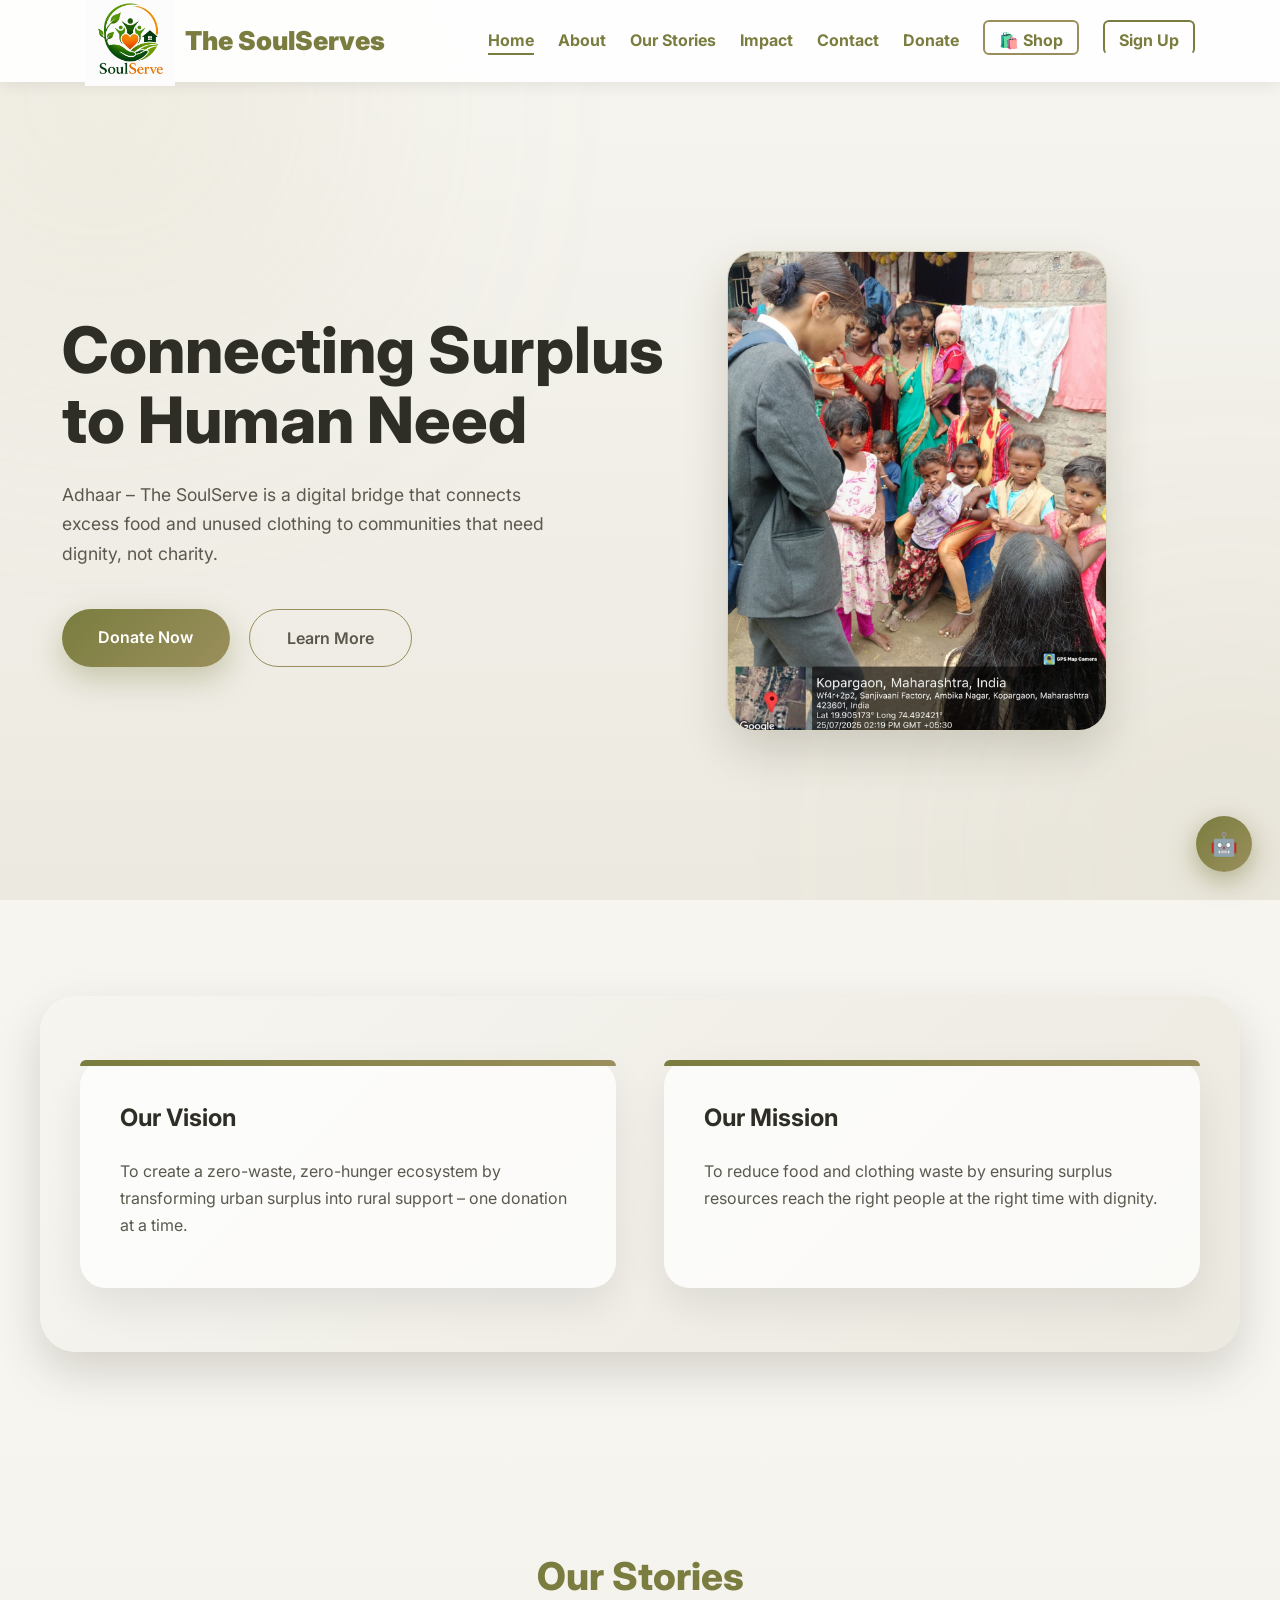
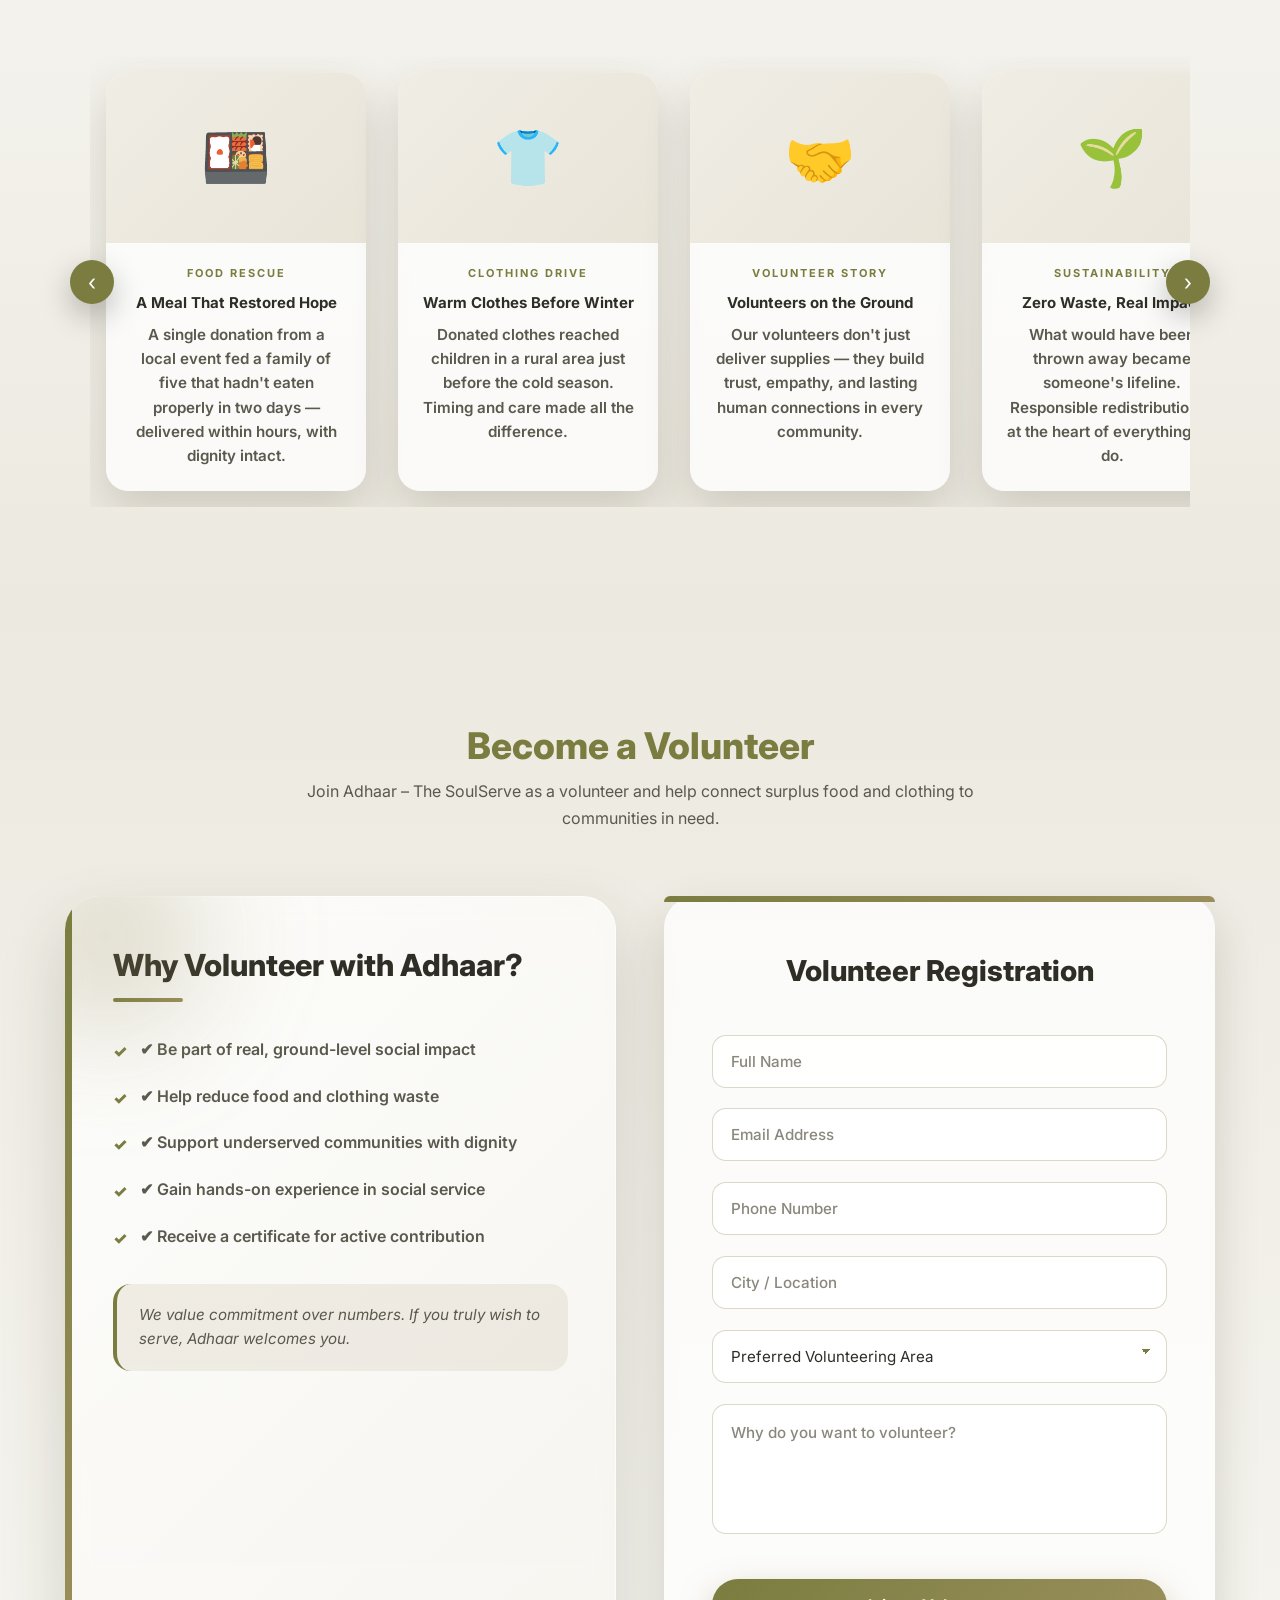
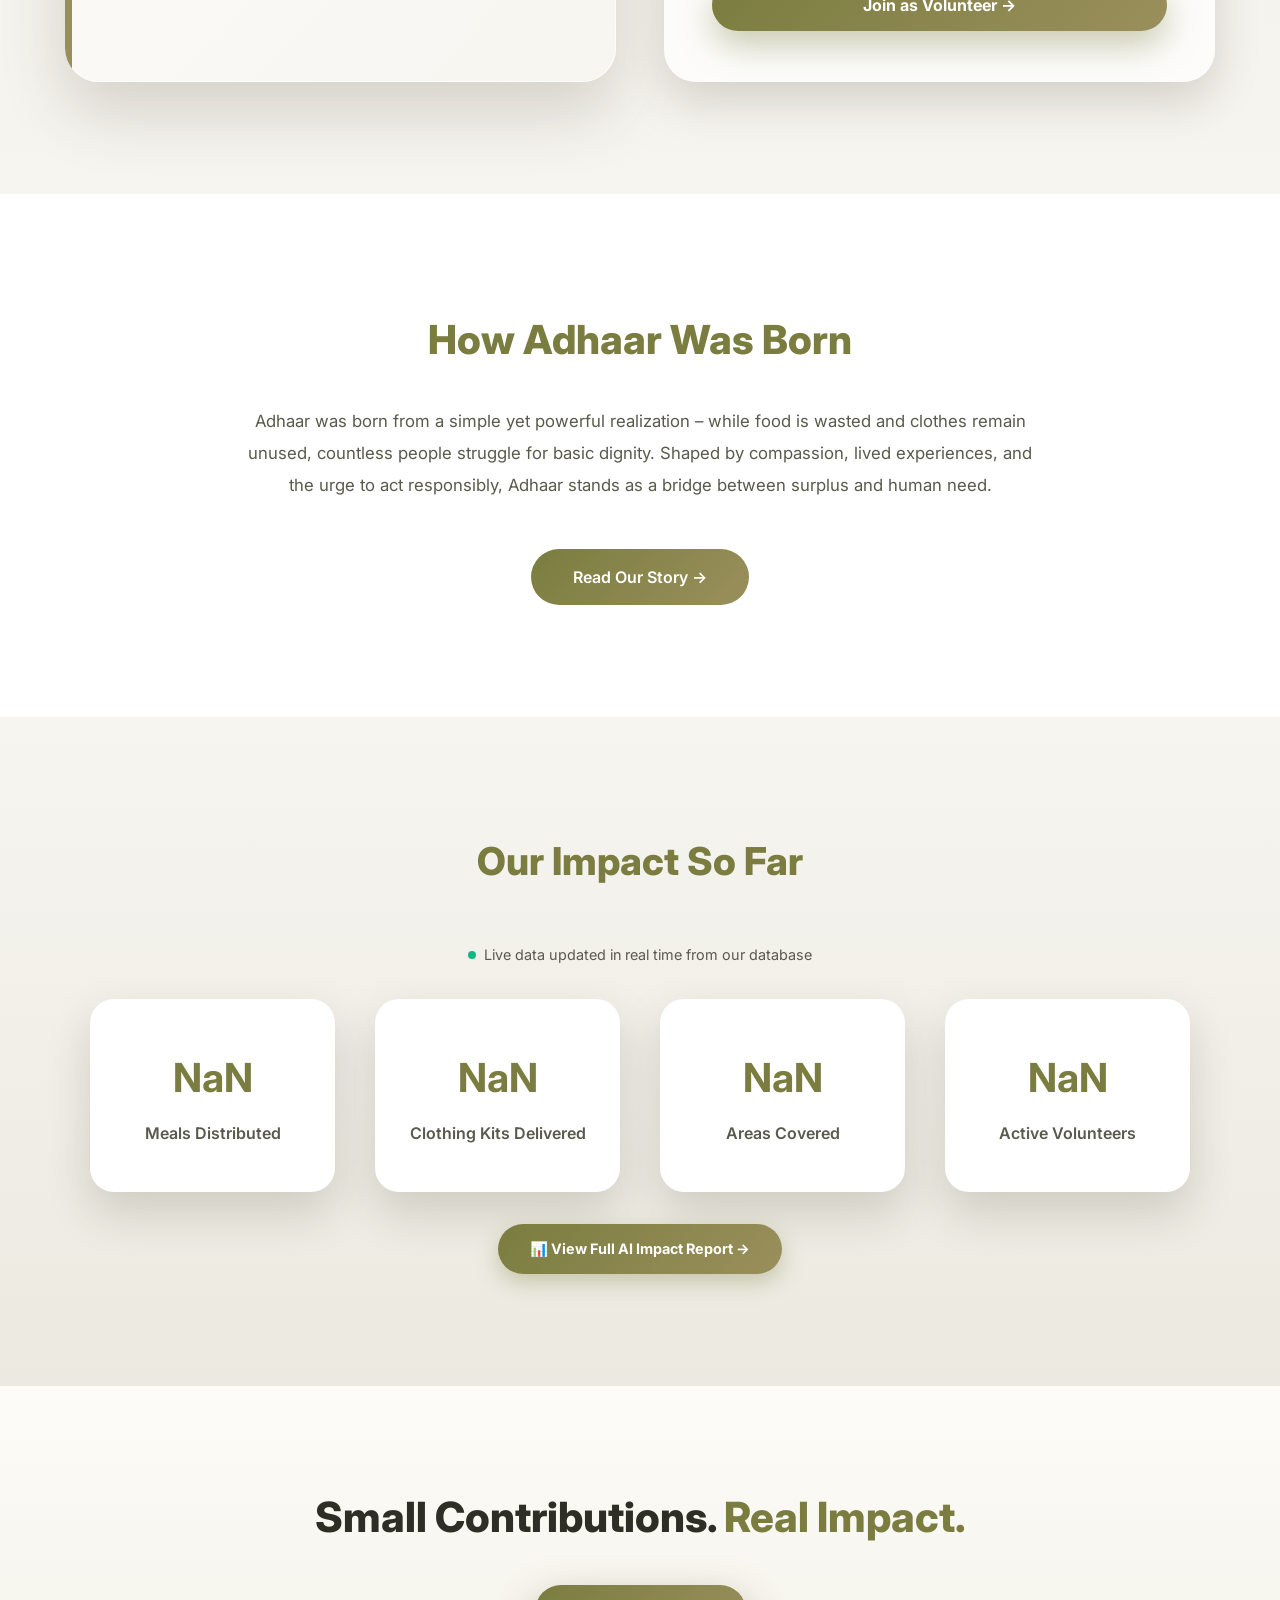
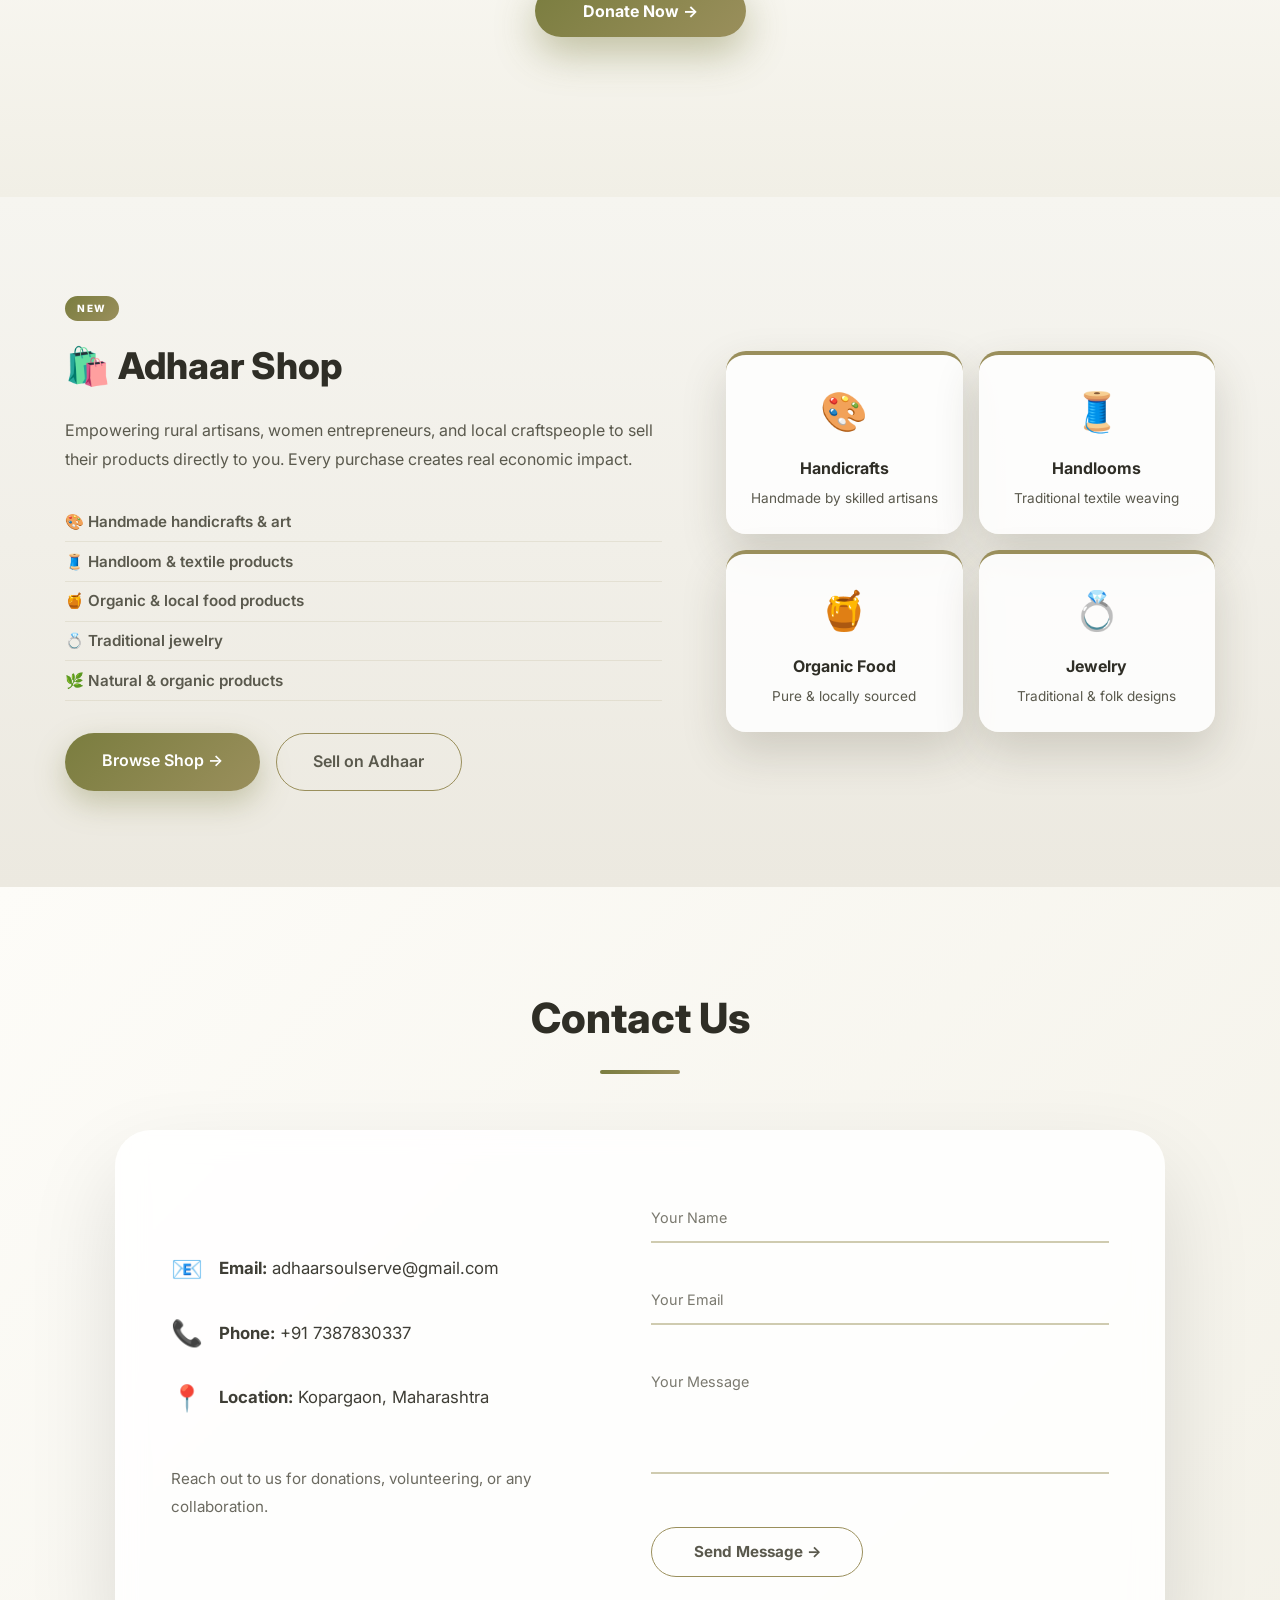
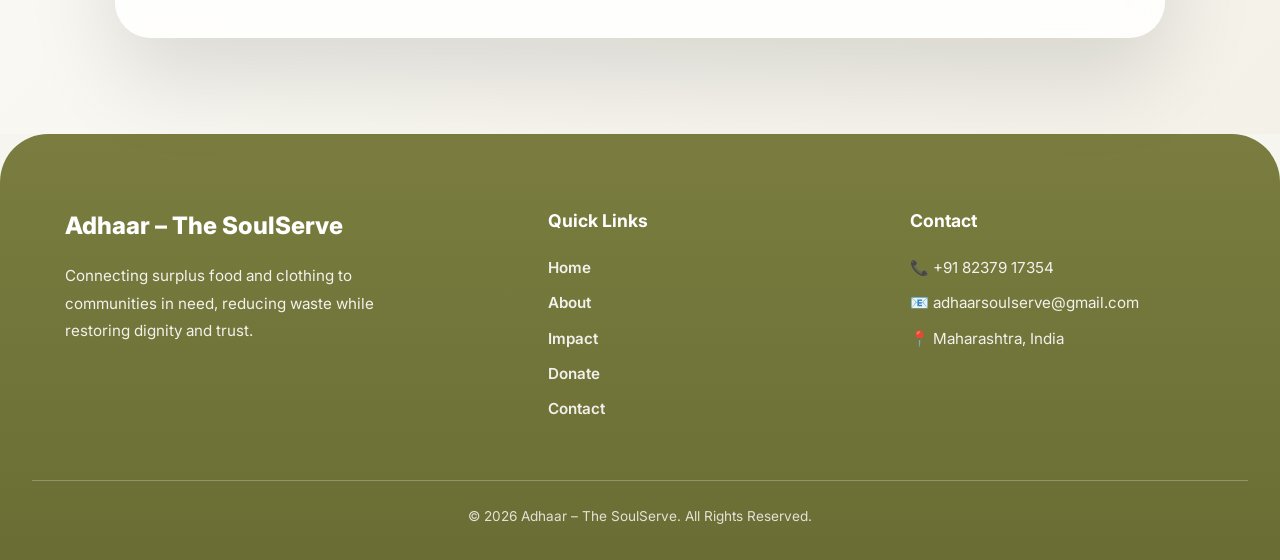
==== index.html @ c0681d00 "Adhaar SoulServe v1.0 - AI Donation and Rural Marketplace" ====
﻿<!DOCTYPE html>
<html lang="en">
<head>
<meta charset="UTF-8">
<meta name="viewport" content="width=device-width, initial-scale=1.0">
<title>Adhaar – The SoulServe</title>
<link rel="preconnect" href="https://fonts.googleapis.com">
<link href="https://fonts.googleapis.com/css2?family=Inter:wght@400;600;700;800;900&display=swap" rel="stylesheet">
<link rel="stylesheet" href="css/style.css">
</head>
<body>

<header class="header">
  <div class="nav-container">
    <a href="index.html" class="logo-box">
      <img src="assets/logo.jpg" class="logo-img" alt="Adhaar Logo">
      <div class="logo-text">The SoulServes</div>
    </a>
    <nav class="nav" id="mobileMenu">
      <a href="index.html" class="active">Home</a>
      <a href="pages/about.html">About</a>
      <a href="pages/activities.html">Our Stories</a>
      <a href="pages/impact.php">Impact</a>
      <a href="pages/contact.html">Contact</a>
      <a href="pages/donate.html">Donate</a>
      <a href="shop/shop.php" class="btn-nav-shop">🛍️ Shop</a>
      <a href="auth/register.php" class="btn-nav">Sign Up</a>
    </nav>
    <div class="menu-icon" id="menuToggle">☰</div>
  </div>
</header>

<!-- HERO -->
<section id="home" class="hero">
  <div class="hero-container">
    <div class="hero-left reveal">
      <h1>Connecting Surplus <br>to Human Need</h1>
      <p class="hero-sub">
        Adhaar – The SoulServe is a digital bridge that connects excess food
        and unused clothing to communities that need dignity, not charity.
      </p>
      <div class="hero-buttons">
        <a href="pages/donate.html" class="btn">Donate Now</a>
        <a href="pages/about.html" class="btn">Learn More</a>
      </div>
    </div>
    <div class="hero-right">
      <div class="hero-image-frame">
        <img src="assets/hero.jpg" alt="Hero Image">
      </div>
    </div>
  </div>
</section>

<!-- VISION & MISSION -->
<section class="vm-section reveal">
  <div class="vm-box">
    <h2>Our Vision</h2>
    <p>To create a zero-waste, zero-hunger ecosystem by transforming urban surplus into rural support – one donation at a time.</p>
  </div>
  <div class="vm-box">
    <h2>Our Mission</h2>
    <p>To reduce food and clothing waste by ensuring surplus resources reach the right people at the right time with dignity.</p>
  </div>
</section>

<!-- OUR STORIES -->
<section id="stories" class="stories-section reveal">
  <h2>Our Stories</h2>
  <div class="story-slider-container">
    <button class="story-prev">&#8249;</button>
    <div class="story-slider" id="storySlider"></div>
    <button class="story-next">&#8250;</button>
  </div>
</section>

<!-- VOLUNTEER SECTION -->
<section id="volunteer" class="section section-volunteer reveal">
  <div class="volunteer-header">
    <h2>Become a Volunteer</h2>
    <p>Join Adhaar – The SoulServe as a volunteer and help connect surplus food and clothing to communities in need.</p>
  </div>

  <!-- Volunteer form success / error banners -->
  <div id="volBanner" style="display:none;max-width:600px;margin:0 auto 28px;padding:14px 20px;border-radius:14px;font-size:14px;font-weight:700;text-align:center"></div>

  <div class="volunteer-container">
    <div class="volunteer-left">
      <h3>Why Volunteer with Adhaar?</h3>
      <ul>
        <li>&#10004; Be part of real, ground-level social impact</li>
        <li>&#10004; Help reduce food and clothing waste</li>
        <li>&#10004; Support underserved communities with dignity</li>
        <li>&#10004; Gain hands-on experience in social service</li>
        <li>&#10004; Receive a certificate for active contribution</li>
      </ul>
      <p class="vol-note">We value commitment over numbers. If you truly wish to serve, Adhaar welcomes you.</p>
    </div>
    <div class="volunteer-form">
      <h3>Volunteer Registration</h3>
      <form action="api/volunteer.php" method="POST">
        <input type="text"  name="name"     placeholder="Full Name"              required>
        <input type="email" name="email"    placeholder="Email Address"          required>
        <input type="text"  name="phone"    placeholder="Phone Number"           required>
        <input type="text"  name="city"     placeholder="City / Location"        required>
        <select name="interest" required>
          <option value="">Preferred Volunteering Area</option>
          <option value="Food Collection">Food Collection &amp; Distribution</option>
          <option value="Clothing Distribution">Clothing Distribution</option>
          <option value="Field Support">Field &amp; Ground Support</option>
          <option value="Coordination">Coordination &amp; Management</option>
        </select>
        <textarea name="message" placeholder="Why do you want to volunteer?" required></textarea>
        <button type="submit" class="vol-btn">Join as Volunteer &rarr;</button>
      </form>
    </div>
  </div>
</section>

<!-- HOW ADHAAR WAS BORN -->
<section class="born-section reveal">
  <h2>How Adhaar Was Born</h2>
  <p class="born-short">
    Adhaar was born from a simple yet powerful realization – while food is wasted
    and clothes remain unused, countless people struggle for basic dignity.
    Shaped by compassion, lived experiences, and the urge to act responsibly,
    Adhaar stands as a bridge between surplus and human need.
  </p>
  <a href="pages/about.html" class="born-btn">Read Our Story &rarr;</a>
</section>

<!-- IMPACT -->
<section id="impact" class="impact-section reveal">
  <h2>Our Impact So Far</h2>
  <p style="text-align:center;font-size:.9rem;color:var(--text-muted);margin-bottom:2rem;display:flex;align-items:center;justify-content:center;gap:8px">
    <span style="width:8px;height:8px;border-radius:50%;background:#10b981;display:inline-block;animation:liveDot 1.5s ease-in-out infinite"></span>
    Live data updated in real time from our database
  </p>
  <div class="impact-grid">
    <div class="impact-card"><h3 id="stat-meals">0</h3><p>Meals Distributed</p></div>
    <div class="impact-card"><h3 id="stat-cloth">0</h3><p>Clothing Kits Delivered</p></div>
    <div class="impact-card"><h3 id="stat-areas">0</h3><p>Areas Covered</p></div>
    <div class="impact-card"><h3 id="stat-vols">0</h3><p>Active Volunteers</p></div>
  </div>
  <div style="text-align:center;margin-top:2rem">
    <a href="pages/impact.php" style="display:inline-flex;align-items:center;gap:8px;padding:.8rem 2rem;border-radius:50px;background:linear-gradient(135deg,var(--accent-main),var(--accent-soft));color:#fff;text-decoration:none;font-weight:700;font-size:.9rem;box-shadow:0 8px 22px rgba(122,125,63,.35)">
      &#128202; View Full AI Impact Report &rarr;
    </a>
  </div>
</section>
<style>@keyframes liveDot{0%,100%{transform:scale(1);opacity:1}50%{transform:scale(1.5);opacity:.6}}</style>

<!-- DONATE SECTION -->
<section id="donate" class="donate-main">
  <div class="donate-top">
    <h2 class="donate-slogan">Small Contributions. <span>Real Impact.</span></h2>
    <button class="donate-now-btn" onclick="openChoice()">Donate Now &rarr;</button>
  </div>

  <div id="donateChoice" class="donate-choice hidden">
    <h3>What would you like to donate?</h3>
    <div class="choice-buttons">
      <button onclick="openFood()">🍲 Food</button>
      <button onclick="openCloth()">👕 Clothes</button>
    </div>
  </div>

  <div id="foodForm" class="donate-form hidden">
    <h3>Food Donation Form</h3>
    <form action="api/food_donate.php" method="POST" enctype="multipart/form-data">
      <input type="datetime-local" name="prepared_at" required>
      <select name="safe_hours" required>
        <option value="">Safe to eat for</option>
        <option value="2">2 hours</option>
        <option value="4">4 hours</option>
        <option value="6">6 hours</option>
      </select>
      <select name="priority" required>
        <option value="">Select urgency</option>
        <option value="high">High – needs pickup today</option>
        <option value="medium">Medium – within 24 hours</option>
        <option value="low">Low – flexible</option>
      </select>
      <input type="number" name="quantity" min="1" placeholder="Approx quantity (people)" required>
      <input type="text"   name="pickup_address" placeholder="Pickup address" required>
      <input type="tel"    name="contact" pattern="[0-9]{10}" placeholder="10-digit contact number" required>
      <input type="file"   name="image" accept="image/*" required>
      <button type="submit" class="submit-btn">Submit Food Donation</button>
    </form>
  </div>

  <div id="clothForm" class="donate-form hidden">
    <h3>Clothing Donation Form</h3>
    <form action="api/cloth_donate.php" method="POST" enctype="multipart/form-data">
      <input type="text"   name="purchase_time" placeholder="When were the clothes purchased?" required>
      <input type="number" name="quantity" min="1" placeholder="Number of clothes" required>
      <select name="cloth_type" required>
        <option value="">Select clothing type</option>
        <option value="Men">Men</option>
        <option value="Women">Women</option>
        <option value="Children">Children</option>
        <option value="Mixed">Mixed</option>
      </select>
      <input type="text" name="pickup_address" placeholder="Pickup address" required>
      <input type="tel"  name="contact" pattern="[0-9]{10}" placeholder="10-digit contact number" required>
      <input type="file" name="image" accept="image/*" required>
      <button type="submit" class="submit-btn">Submit Clothing Donation</button>
    </form>
  </div>
</section>

<!-- EMPOWER SHOP SECTION -->
<section class="shop-section reveal">
  <div class="shop-section-inner">
    <div class="shop-text">
      <div class="shop-tag">NEW</div>
      <h2>🛍️ Adhaar Shop</h2>
      <p>Empowering rural artisans, women entrepreneurs, and local craftspeople to sell their products directly to you. Every purchase creates real economic impact.</p>
      <ul class="shop-points">
        <li>🎨 Handmade handicrafts &amp; art</li>
        <li>🧵 Handloom &amp; textile products</li>
        <li>🍯 Organic &amp; local food products</li>
        <li>💍 Traditional jewelry</li>
        <li>🌿 Natural &amp; organic products</li>
      </ul>
      <div class="shop-actions">
        <a href="shop/shop.php" class="btn shop-btn-primary">Browse Shop &rarr;</a>
        <a href="auth/register.php" class="btn shop-btn-secondary">Sell on Adhaar</a>
      </div>
    </div>
    <div class="shop-cards">
      <div class="shop-card-preview">
        <div class="scp-icon">🎨</div>
        <h4>Handicrafts</h4>
        <p>Handmade by skilled artisans</p>
      </div>
      <div class="shop-card-preview">
        <div class="scp-icon">🧵</div>
        <h4>Handlooms</h4>
        <p>Traditional textile weaving</p>
      </div>
      <div class="shop-card-preview">
        <div class="scp-icon">🍯</div>
        <h4>Organic Food</h4>
        <p>Pure &amp; locally sourced</p>
      </div>
      <div class="shop-card-preview">
        <div class="scp-icon">💍</div>
        <h4>Jewelry</h4>
        <p>Traditional &amp; folk designs</p>
      </div>
    </div>
  </div>
</section>

<!-- CONTACT SECTION -->
<section id="contact" class="contact-section reveal">
  <h2>Contact Us</h2>
  <div class="contact-box">
    <div class="contact-info">
      <div class="info-item"><span class="icon">📧</span><p><b>Email:</b> adhaarsoulserve@gmail.com</p></div>
      <div class="info-item"><span class="icon">📞</span><p><b>Phone:</b> +91 7387830337</p></div>
      <div class="info-item"><span class="icon">📍</span><p><b>Location:</b> Kopargaon, Maharashtra</p></div>
      <p class="contact-note">Reach out to us for donations, volunteering, or any collaboration.</p>
    </div>
    <form action="api/contact_submit.php" method="POST" class="contact-form">
      <div class="input-group"><input type="text"  name="name"    placeholder=" " required><label>Your Name</label></div>
      <div class="input-group"><input type="email" name="email"   placeholder=" " required><label>Your Email</label></div>
      <div class="input-group"><textarea name="message" placeholder=" " required></textarea><label>Your Message</label></div>
      <button type="submit" class="btn send-btn">Send Message &rarr;</button>
    </form>
  </div>
</section>

<!-- FOOTER -->
<footer class="footer">
  <div class="footer-container">
    <div class="footer-about">
      <h3>Adhaar – The SoulServe</h3>
      <p>Connecting surplus food and clothing to communities in need, reducing waste while restoring dignity and trust.</p>
    </div>
    <div class="footer-links">
      <h4>Quick Links</h4>
      <a href="index.html">Home</a>
      <a href="pages/about.html">About</a>
      <a href="pages/impact.php">Impact</a>
      <a href="pages/donate.html">Donate</a>
      <a href="pages/contact.html">Contact</a>
    </div>
    <div class="footer-contact">
      <h4>Contact</h4>
      <p>📞 +91 82379 17354</p>
      <p>📧 adhaarsoulserve@gmail.com</p>
      <p>📍 Maharashtra, India</p>
    </div>
  </div>
  <p class="footer-bottom">&copy; 2026 Adhaar – The SoulServe. All Rights Reserved.</p>
</footer>

<script src="js/script.js"></script>
<script src="js/ai_chat.js"></script>
<script>
/* ── Live impact stats from DB ── */
fetch('api/ai_stats.php')
  .then(r => r.json())
  .then(d => {
    function countUp(el, target, suffix) {
      if (!el) return;
      let cur = 0;
      const step = Math.max(1, Math.ceil(target / 70));
      const t = setInterval(() => {
        cur = Math.min(cur + step, target);
        el.textContent = cur.toLocaleString('en-IN') + (cur >= target ? suffix : '');
        if (cur >= target) clearInterval(t);
      }, 20);
    }
    countUp(document.getElementById('stat-meals'), d.meals_distributed || 0, '+');
    countUp(document.getElementById('stat-cloth'), d.clothing_delivered  || 0, '+');
    countUp(document.getElementById('stat-areas'), d.areas_covered        || 0, '+');
    countUp(document.getElementById('stat-vols'),  d.active_volunteers    || 0, '+');
  })
  .catch(() => {
    ['stat-meals','stat-cloth','stat-areas','stat-vols'].forEach((id,i) => {
      const el = document.getElementById(id);
      if (el) el.textContent = ['28+','12+','3+','20+'][i];
    });
  });

/* ── CSRF auto-inject into all POST forms ── */
fetch('api/get_csrf.php').then(r=>r.json()).then(d=>{
  document.querySelectorAll('form[method="POST"],form[method="post"]').forEach(f=>{
    if(!f.querySelector('[name="csrf_token"]')){
      const i=document.createElement('input');
      i.type='hidden';i.name='csrf_token';i.value=d.token;
      f.prepend(i);
    }
  });
});

/* ── Volunteer form banner ── */
(function(){
  const p = new URLSearchParams(window.location.search);
  const b = document.getElementById('volBanner');
  if (!b) return;
  if (p.get('vol_success') === '1') {
    b.textContent = '&#10003; Thank you! Your volunteer registration has been submitted. We will be in touch soon.';
    b.style.cssText = 'display:block;background:#d1fae5;color:#065f46;border:1.5px solid #6ee7b7;max-width:600px;margin:0 auto 28px;padding:14px 20px;border-radius:14px;font-size:14px;font-weight:700;text-align:center';
    document.getElementById('volunteer')?.scrollIntoView({behavior:'smooth', block:'center'});
  } else if (p.get('vol_error')) {
    const msgs = {
      missing: '&#9888; Please fill in all required fields.',
      email:   '&#9888; Please enter a valid email address.',
      db:      '&#9888; Something went wrong. Please try again.'
    };
    b.textContent = msgs[p.get('vol_error')] || '&#9888; Something went wrong. Please try again.';
    b.style.cssText = 'display:block;background:#fee2e2;color:#991b1b;border:1.5px solid #fca5a5;max-width:600px;margin:0 auto 28px;padding:14px 20px;border-radius:14px;font-size:14px;font-weight:700;text-align:center';
    document.getElementById('volunteer')?.scrollIntoView({behavior:'smooth', block:'center'});
  }
})();
</script>
</body>
</html>
---- css/style.css ----
/* =====================================================
   ROOT VARIABLES — NGO OLIVE THEME
===================================================== */
:root{
  --max-width:1150px;

  --bg-main:#f6f5f0;
  --bg-soft:#ece9e0;
  --bg-card:rgba(255,255,255,0.75);

  --text-main:#2f2e26;
  --text-muted:#5a594d;

  --accent-main:#7a7d3f;     /* olive */
  --accent-soft:#9a8f5c;     /* olive beige */
  --accent-light:#c2b280;    /* sand */

  --shadow-soft:0 20px 45px rgba(60,55,35,0.18);
}

/* =====================================================
   RESET
===================================================== */
*{
  margin:0;
  padding:0;
  box-sizing:border-box;
  font-family:"Inter",sans-serif;
}

body{
  background:var(--bg-main);
  color:var(--text-main);
  overflow-x:hidden;
  line-height:1.7;
}

.container{
  width:100%;
  max-width:var(--max-width);
  margin:auto;
  padding:0 16px;
}

/* =====================================================
   HEADER — supports both `header` element and .header class
   index.html uses <header class="header">
===================================================== */
header,
.header {
  position:fixed;
  top:0;
  width:100%;
  background:rgba(255,255,255,0.9);
  backdrop-filter:blur(10px);
  box-shadow:0 3px 15px rgba(0,0,0,0.08);
  z-index:999;
}

.nav-container{
  max-width:var(--max-width);
  margin:auto;
  padding:0 20px;
  height:82px;
  display:flex;
  justify-content:space-between;
  align-items:center;
}

.logo-box{
  display:flex;
  align-items:center;
  gap:10px;
  text-decoration:none;
}

.logo-img{
  width:90px;
  height:90px;
  object-fit:contain;
}

.logo-text{
  font-size:26px;
  font-weight:900;
  color:var(--accent-main);
}

.nav a{
  margin-left:20px;
  font-weight:700;
  color:var(--accent-main);
  text-decoration:none;
  transition:.2s ease;
  padding-bottom:3px;
  border-bottom:2px solid transparent;
}

.nav a:hover,
.nav a.active{
  color:var(--accent-main);
  border-bottom-color:var(--accent-main);
}

.btn-nav{
  border:2px solid var(--accent-main);
  padding:8px 14px;
  border-radius:6px;
  color:var(--accent-main);
}

.btn-nav:hover{
  background:var(--accent-main);
  color:#fff;
}

.menu-icon{
  display:none;
  font-size:32px;
  color:var(--accent-main);
  cursor:pointer;
}

/* MOBILE NAV */
@media(max-width:850px){
  .menu-icon{display:block;}
  .nav{display:none;}

  .nav.show{
    display:flex;
    position:fixed;
    top:82px;
    right:0;
    width:240px;
    height:100vh;
    flex-direction:column;
    padding:25px;
    gap:4px;
    background:rgba(255,255,255,0.97);
    border-left:4px solid var(--accent-main);
    box-shadow:-4px 0 20px rgba(0,0,0,0.15);
    overflow-y:auto;
    z-index:998;
  }

  .nav.show a{
    margin-left:0;
    padding:10px 12px;
    border-radius:8px;
    border-bottom:none;
  }

  .nav.show a:hover,
  .nav.show a.active{
    background:rgba(122,125,63,.1);
    border-bottom:none;
  }

  .logo-img{
    width:45px;
    height:45px;
  }
}

/* =====================================================
   HERO
===================================================== */
.hero{
  min-height:100vh;
  padding-top:82px;
  display:flex;
  align-items:center;
  background:linear-gradient(180deg,var(--bg-main),var(--bg-soft));
  overflow:hidden;
  position:relative; /* fix: needed for ::before/::after pseudo-elements */
}

.hero::before{
  content:"";
  position:absolute;
  width:600px;
  height:600px;
  background:radial-gradient(circle,var(--accent-light),transparent 65%);
  top:-200px;
  left:-200px;
  filter:blur(140px);
  opacity:.35;
}

.hero::after{
  content:"";
  position:absolute;
  width:500px;
  height:500px;
  background:radial-gradient(circle,var(--accent-soft),transparent 65%);
  bottom:-200px;
  right:-200px;
  filter:blur(160px);
  opacity:.25;
}

.hero-container{
  max-width:1250px;
  margin:auto;
  padding:0 2rem;
  display:grid;
  grid-template-columns:1.1fr .9fr;
  gap:4rem;
  align-items:center;
  z-index:2;
}

.hero-left h1{
  font-size:clamp(2.8rem,5vw,4rem);
  font-weight:800;
  line-height:1.1;
  color:var(--text-main);
  margin-bottom:1.5rem;
}

.hero-sub{
  font-size:1.1rem;
  max-width:520px;
  color:var(--text-muted);
  margin-bottom:2.5rem;
}

.hero-buttons{
  display:flex;
  gap:1.2rem;
}

.btn{
  padding:.9rem 2.3rem;
  border-radius:50px;
  background:linear-gradient(135deg,var(--accent-main),var(--accent-soft));
  color:#fff;
  font-weight:600;
  text-decoration:none;
  box-shadow:0 12px 30px rgba(122,125,63,.35);
  transition:.35s;
}

.btn:hover{
  transform:translateY(-4px);
}

.btn:last-child{
  background:transparent;
  border:1px solid var(--accent-soft);
  color:var(--text-muted);
  box-shadow:none;
}

/* IMAGE */
.hero-image-frame{
  width:380px;
  height:480px;
  border-radius:28px;
  overflow:hidden;
  background:rgba(255,255,255,0.6);
  border:1px solid rgba(154,143,92,.35);
  box-shadow:var(--shadow-soft);
}

.hero-image-frame img{
  width:100%;
  height:100%;
  object-fit:cover;
}

/* =====================================================
   VISION & MISSION
===================================================== */
.vm-section{
  max-width:1200px;
  margin:6rem auto;
  padding:4rem 2.5rem;
  display:grid;
  grid-template-columns:repeat(2,1fr);
  gap:3rem;
  background:linear-gradient(135deg,var(--bg-main),var(--bg-soft));
  border-radius:36px;
  box-shadow:var(--shadow-soft);
}

.vm-box{
  padding:3rem 2.5rem;
  border-radius:26px;
  background:var(--bg-card);
  box-shadow:0 18px 40px rgba(0,0,0,.08);
  transition:.45s;
}

.vm-box::before{
  content:"";
  display:block;
  height:6px;
  background:linear-gradient(90deg,var(--accent-main),var(--accent-soft));
  border-radius:26px 26px 0 0;
  margin:-3rem -2.5rem 2rem;
}

.vm-box h2{
  color:var(--text-main);
  margin-bottom:1.2rem;
}

.vm-box p{
  color:var(--text-muted);
}

/* =====================================================
   STORIES
===================================================== */
/* ================= STORIES (FINAL NGO STYLE) ================= */
.stories-section{
  padding:6rem 2rem;
  background:linear-gradient(
    180deg,
    var(--bg-main),
    var(--bg-soft)
  );
  text-align:center;
}

.stories-section h2{
  font-size:2.4rem;
  font-weight:800;
  color:var(--accent-main);
  margin-bottom:3rem;
}

/* slider wrapper */
.story-slider-container{
  max-width:1100px;
  margin:auto;
  position:relative;
}

/* slider */
.story-slider{
  display:flex;
  gap:2rem;
  overflow-x:auto;
  scroll-behavior:smooth;
  padding:1rem;
}

.story-slider::-webkit-scrollbar{
  display:none;
}

/* story card */
.story-card{
  min-width:260px;
  background:var(--bg-card);
  border-radius:22px;
  overflow:hidden;
  box-shadow:var(--shadow-soft);
  transition:.45s cubic-bezier(.19,1,.22,1);
}

.story-card:hover{
  transform:translateY(-10px);
}

/* image */
.story-card img{
  width:100%;
  height:170px;
  object-fit:cover;
  filter:saturate(.9);
}

/* text */
.story-desc{
  padding:1.4rem;
  font-size:.95rem;
  font-weight:600;
  color:var(--text-muted);
  line-height:1.6;
}

/* arrows */
.story-prev,
.story-next{
  position:absolute;
  top:50%;
  transform:translateY(-50%);
  width:44px;
  height:44px;
  border-radius:50%;
  border:none;
  background:var(--accent-main);
  color:#fff;
  font-size:22px;
  cursor:pointer;
  box-shadow:0 12px 30px rgba(0,0,0,.25);
}

.story-prev{ left:-20px; }
.story-next{ right:-20px; }

.story-prev:hover,
.story-next:hover{
  background:#6a6d33;
}
/* ================= VOLUNTEER ================= */
.section-volunteer{
  padding:7rem 2rem;
  background:linear-gradient(
    180deg,
    var(--bg-soft),
    var(--bg-main)
  );
}

.volunteer-header{
  max-width:750px;
  margin:0 auto 4rem;
  text-align:center;
}

.volunteer-header h2{
  font-size:2.3rem;
  font-weight:800;
  color:var(--accent-main);
}

.volunteer-header p{
  color:var(--text-muted);
}

/* grid */
.volunteer-container{
  max-width:1150px;
  margin:auto;
  display:grid;
  grid-template-columns:1fr 1fr;
  gap:3rem;
}

/* left */
.volunteer-left{
  background:var(--bg-card);
  border-radius:30px;
  padding:3rem;
  box-shadow:var(--shadow-soft);
}

/* right form */
.volunteer-form{
  background:var(--bg-card);
  border-radius:30px;
  padding:3rem;
  box-shadow:var(--shadow-soft);
}

/* button */
.vol-btn{
  width:100%;
  padding:1rem;
  border-radius:40px;
  border:none;
  background:linear-gradient(
    135deg,
    var(--accent-main),
    var(--accent-soft)
  );
  color:#fff;
  font-weight:600;
}
/* =====================================================
   VOLUNTEER LEFT — PREMIUM NGO CARD
===================================================== */

.volunteer-left{
  position:relative;
  background:
    linear-gradient(
      135deg,
      rgba(255,255,255,0.85),
      rgba(246,245,240,0.85)
    );
  backdrop-filter:blur(12px);
  padding:3.2rem 3rem;
  border-radius:34px;

  box-shadow:
    0 30px 65px rgba(60,55,35,0.18),
    inset 0 0 0 1px rgba(255,255,255,0.6);

  overflow:hidden;
  transition:0.45s cubic-bezier(.19,1,.22,1);
}

/* soft olive glow */
.volunteer-left::before{
  content:"";
  position:absolute;
  top:-120px;
  left:-120px;
  width:320px;
  height:320px;
  background:radial-gradient(
    circle,
    rgba(154,143,92,0.35),
    transparent 70%
  );
  filter:blur(45px);
}

/* subtle side accent */
.volunteer-left::after{
  content:"";
  position:absolute;
  top:0;
  left:0;
  width:7px;
  height:100%;
  background:linear-gradient(
    180deg,
    var(--accent-main),
    var(--accent-soft)
  );
  border-radius:34px 0 0 34px;
}

/* hover lift */
.volunteer-left:hover{
  transform:translateY(-10px);
  box-shadow:
    0 40px 85px rgba(60,55,35,0.25);
}

/* ================= HEADING ================= */

.volunteer-left h3{
  font-size:1.9rem;
  font-weight:800;
  color:var(--text-main);
  margin-bottom:1.8rem;
  line-height:1.2;
}

/* underline */
.volunteer-left h3::after{
  content:"";
  display:block;
  width:70px;
  height:4px;
  margin-top:14px;
  background:linear-gradient(
    90deg,
    var(--accent-main),
    var(--accent-soft)
  );
  border-radius:4px;
}

/* ================= LIST ================= */

.volunteer-left ul{
  list-style:none;
  padding:0;
  margin:2.2rem 0 2rem;
}

.volunteer-left ul li{
  display:flex;
  align-items:flex-start;
  gap:.8rem;
  margin-bottom:1.2rem;

  font-size:1rem;
  font-weight:600;
  color:var(--text-muted);
  line-height:1.6;
}

/* check icon styling */
.volunteer-left ul li::before{
  content:"✓";
  font-weight:900;
  color:var(--accent-main);
  margin-top:2px;
}

/* ================= NOTE ================= */

.vol-note{
  margin-top:1.8rem;
  padding:1.2rem 1.4rem;
  border-radius:18px;

  background:rgba(154,143,92,0.12);
  color:var(--text-muted);
  font-size:.95rem;
  font-style:italic;
  line-height:1.6;

  border-left:4px solid var(--accent-main);
}

/* ================= RESPONSIVE ================= */

@media(max-width:768px){
  .volunteer-left{
    padding:2.6rem 2.2rem;
  }

  .volunteer-left h3{
    font-size:1.6rem;
  }
}

/* =====================================================
   VOLUNTEER REGISTRATION FORM — NGO PREMIUM
===================================================== */

.volunteer-form{
  background:var(--bg-card);
  padding:3.2rem 3rem;
  border-radius:32px;
  box-shadow:var(--shadow-soft);
  position:relative;
}

/* subtle accent strip */
.volunteer-form::before{
  content:"";
  position:absolute;
  top:0;
  left:0;
  width:100%;
  height:6px;
  background:linear-gradient(
    90deg,
    var(--accent-main),
    var(--accent-soft)
  );
  border-radius:32px 32px 0 0;
}

/* heading */
.volunteer-form h3{
  text-align:center;
  font-size:1.8rem;
  font-weight:800;
  color:var(--text-main);
  margin-bottom:2.4rem;
}

/* ================= INPUTS ================= */

.volunteer-form input,
.volunteer-form select,
.volunteer-form textarea{
  width:100%;
  padding:1rem 1.1rem;
  margin-bottom:1.3rem;
  border-radius:14px;
  border:1.5px solid rgba(154,143,92,.35);
  font-size:.95rem;
  background:rgba(255,255,255,.85);
  color:var(--text-main);
  transition:.3s ease;
}

/* textarea */
.volunteer-form textarea{
  resize:none;
  min-height:130px;
  line-height:1.6;
}

/* focus state */
.volunteer-form input:focus,
.volunteer-form select:focus,
.volunteer-form textarea:focus{
  outline:none;
  border-color:var(--accent-main);
  box-shadow:0 0 0 3px rgba(122,125,63,.18);
  background:#fff;
}

/* placeholder */
.volunteer-form input::placeholder,
.volunteer-form textarea::placeholder{
  color:#8a887c;
  font-weight:500;
}

/* ================= SELECT ================= */

.volunteer-form select{
  appearance:none;
  background-image:
    linear-gradient(45deg,transparent 50%,var(--accent-main) 50%),
    linear-gradient(135deg,var(--accent-main) 50%,transparent 50%);
  background-position:
    calc(100% - 20px) calc(1.2em),
    calc(100% - 15px) calc(1.2em);
  background-size:5px 5px,5px 5px;
  background-repeat:no-repeat;
}

/* ================= SUBMIT BUTTON ================= */

.vol-btn{
  width:100%;
  margin-top:1rem;
  padding:1rem;
  border:none;
  border-radius:50px;
  font-size:1rem;
  font-weight:700;
  cursor:pointer;

  background:linear-gradient(
    135deg,
    var(--accent-main),
    var(--accent-soft)
  );
  color:#fff;

  box-shadow:0 14px 35px rgba(122,125,63,.4);
  transition:.35s ease;
}

/* hover */
.vol-btn:hover{
  transform:translateY(-3px);
  box-shadow:0 22px 50px rgba(122,125,63,.55);
}

/* disabled (future ready) */
.vol-btn:disabled{
  opacity:.6;
  cursor:not-allowed;
}

/* ================= RESPONSIVE ================= */

@media(max-width:768px){
  .volunteer-form{
    padding:2.5rem 2rem;
  }

  .volunteer-form h3{
    font-size:1.6rem;
  }
}

/* ================= BORN SECTION ================= */
.born-section{
  padding:7rem 2rem;
  background:#ffffff;
  text-align:center;
}

.born-section h2{
  font-size:2.5rem;
  font-weight:800;
  color:var(--accent-main);
  margin-bottom:2rem;
}

.born-short{
  max-width:800px;
  margin:0 auto 3rem;
  color:var(--text-muted);
  line-height:1.9;
  font-size:1.05rem;
}

.born-btn{
  display:inline-block;
  padding:.9rem 2.6rem;
  border-radius:40px;
  background:linear-gradient(
    135deg,
    var(--accent-main),
    var(--accent-soft)
  );
  color:#fff;
  text-decoration:none;
  font-weight:600;
}


/* =====================================================
   IMPACT
===================================================== */
/* ================= IMPACT ================= */
.impact-section{
  padding:7rem 2rem;
  background:linear-gradient(
    180deg,
    var(--bg-main),
    var(--bg-soft)
  );
  text-align:center;
}

.impact-section h2{
  font-size:2.4rem;
  font-weight:800;
  color:var(--accent-main);
  margin-bottom:3rem;
}

.impact-grid{
  max-width:1100px;
  margin:auto;
  display:grid;
  grid-template-columns:repeat(auto-fit,minmax(220px,1fr));
  gap:2.5rem;
}

.impact-card{
  background:#fff;
  padding:2.8rem 2rem;
  border-radius:24px;
  box-shadow:var(--shadow-soft);
}

.impact-card h3{
  font-size:2.5rem;
  color:var(--accent-main);
  margin-bottom:.5rem;
}

.impact-card p{
  color:var(--text-muted);
  font-weight:600;
}

/* =====================================================
   DONATE
===================================================== */
/* ================= DONATE SECTION ================= */

.donate-main{
  padding:6rem 2rem;
  background:linear-gradient(180deg,#fdfcf8,#f1efe6);
  text-align:center;
}

/* ================= TOP BAR ================= */

.donate-top{
  max-width:900px;
  margin:0 auto 4rem;
  transition:opacity .4s ease, transform .4s ease;
}

.donate-top.hide{
  opacity:0;
  transform:translateY(-20px);
  pointer-events:none;
}

.donate-slogan{
  font-size:2.6rem;
  font-weight:800;
  color:#2f2e26;
  margin-bottom:2rem;
}

.donate-slogan span{
  color:#7a7d3f;
}

.donate-now-btn{
  padding:1rem 3rem;
  border:none;
  border-radius:50px;
  background:linear-gradient(135deg,#7a7d3f,#9a8f5c);
  color:#fff;
  font-size:1rem;
  font-weight:700;
  cursor:pointer;
  box-shadow:0 15px 40px rgba(122,125,63,.45);
  transition:.3s ease;
}

.donate-now-btn:hover{
  transform:translateY(-3px);
}

/* ================= CHOICE BOX ================= */

.donate-choice{
  max-width:520px;
  margin:0 auto 3rem;
  padding:2.8rem 2.6rem;
  border-radius:30px;
  background:#fff;
  box-shadow:0 25px 60px rgba(0,0,0,.12);
}

.donate-choice h3{
  font-size:1.6rem;
  font-weight:700;
  margin-bottom:2rem;
  color:#2f2e26;
}

.choice-buttons{
  display:flex;
  justify-content:center;
  gap:1.6rem;
}

.choice-buttons button{
  padding:.9rem 2.2rem;
  border-radius:40px;
  border:2px solid #7a7d3f;
  background:transparent;
  color:#7a7d3f;
  font-weight:700;
  cursor:pointer;
  transition:.3s ease;
}

.choice-buttons button:hover{
  background:#7a7d3f;
  color:#fff;
}

/* ================= FORMS ================= */

.donate-form{
  max-width:560px;
  margin:0 auto 2.5rem;
  padding:3.2rem 3rem;
  border-radius:32px;
  background:#fff;
  box-shadow:0 25px 60px rgba(0,0,0,.14);
}

.donate-form h3{
  font-size:1.7rem;
  font-weight:800;
  margin-bottom:2rem;
  color:#2f2e26;
}

.donate-form input,
.donate-form select{
  width:100%;
  padding:1rem 1.1rem;
  margin-bottom:1.3rem;
  border-radius:14px;
  border:1.5px solid #cfcbb0;
  font-size:.95rem;
}

.donate-form input:focus,
.donate-form select:focus{
  outline:none;
  border-color:#7a7d3f;
  box-shadow:0 0 0 3px rgba(122,125,63,.2);
}

.submit-btn{
  width:100%;
  padding:1rem;
  border:none;
  border-radius:50px;
  background:linear-gradient(135deg,#7a7d3f,#9a8f5c);
  color:#fff;
  font-weight:700;
  cursor:pointer;
  box-shadow:0 18px 45px rgba(122,125,63,.45);
  transition:.3s ease;
}

.submit-btn:hover{
  transform:translateY(-3px);
}

/* ================= HIDDEN ================= */

.hidden{
  display:none;
}


/* =====================================================
   CONTACT
===================================================== */

/* ================= CONTACT SECTION ================= */

.contact-section{
  padding:6rem 2rem;
  background:linear-gradient(
    135deg,
    #fdfcf8,
    #f3f1e8
  );
}

/* heading */
.contact-section h2{
  text-align:center;
  font-size:2.6rem;
  font-weight:800;
  color:#2f2e26;
  margin-bottom:3.5rem;
  position:relative;
}

.contact-section h2::after{
  content:"";
  width:80px;
  height:4px;
  background:linear-gradient(
    90deg,
    #7a7d3f,
    #9a8f5c
  );
  display:block;
  margin:1rem auto 0;
  border-radius:4px;
}

/* ================= MAIN BOX ================= */

.contact-box{
  max-width:1050px;
  margin:auto;
  padding:3.8rem 3.5rem;
  border-radius:36px;

  display:grid;
  grid-template-columns:1fr 1.1fr;
  gap:4rem;

  background:rgba(255,255,255,.85);
  backdrop-filter:blur(14px);

  box-shadow:
    0 40px 90px rgba(0,0,0,.12);
}

/* ================= LEFT INFO ================= */

.contact-info{
  display:flex;
  flex-direction:column;
  justify-content:center;
}

.info-item{
  display:flex;
  align-items:center;
  gap:1rem;
  margin-bottom:1.3rem;
}

.info-item .icon{
  font-size:1.6rem;
}

.info-item p{
  font-size:1.05rem;
  color:#3f3e36;
  line-height:1.6;
}

.contact-note{
  margin-top:1.6rem;
  font-size:.95rem;
  color:#6b6a60;
  line-height:1.8;
  max-width:420px;
}

/* ================= FORM ================= */

.contact-form{
  display:flex;
  flex-direction:column;
  gap:1.8rem;
}

/* floating input */
.input-group{
  position:relative;
}

.input-group input,
.input-group textarea{
  width:100%;
  padding:1rem .9rem;
  font-size:.95rem;
  border:none;
  border-bottom:2px solid #cfcbb0;
  background:transparent;
  color:#2f2e26;
  resize:none;
  transition:.3s ease;
}

.input-group textarea{
  min-height:120px;
}

/* focus */
.input-group input:focus,
.input-group textarea:focus{
  outline:none;
  border-color:#7a7d3f;
}

/* label */
.input-group label{
  position:absolute;
  left:0;
  top:1rem;
  font-size:.9rem;
  color:#7a796f;
  pointer-events:none;
  transition:.3s ease;
}

/* float animation */
.input-group input:focus + label,
.input-group input:not(:placeholder-shown) + label,
.input-group textarea:focus + label,
.input-group textarea:not(:placeholder-shown) + label{
  top:-10px;
  font-size:.75rem;
  color:#7a7d3f;
}

/* ================= BUTTON ================= */

.send-btn{
  align-self:flex-start;
  margin-top:1rem;
  padding:.9rem 2.6rem;
  border-radius:50px;

  background:linear-gradient(
    135deg,
    #7a7d3f,
    #9a8f5c
  );
  color:#fff;

  font-weight:700;
  font-size:.95rem;
  border:none;
  cursor:pointer;

  box-shadow:
    0 18px 45px rgba(122,125,63,.45);
  transition:.35s ease;
}

.send-btn:hover{
  transform:translateY(-3px);
  box-shadow:
    0 26px 65px rgba(122,125,63,.6);
}

/* ================= RESPONSIVE ================= */

@media(max-width:900px){
  .contact-box{
    grid-template-columns:1fr;
    padding:3rem 2.4rem;
    gap:3rem;
  }

  .send-btn{
    align-self:center;
  }
}

@media(max-width:480px){
  .contact-section h2{
    font-size:2.2rem;
  }
}

/* ================= FOOTER ================= */

.footer{
  background:linear-gradient(
    180deg,
    #7a7d3f,
    #6b6e34
  );
  color:#ffffff;
  padding:4.5rem 2rem 2rem;
  border-top-left-radius:48px;
  border-top-right-radius:48px;
}

/* main container */
.footer-container{
  max-width:1150px;
  margin:auto;
  display:grid;
  grid-template-columns:1.4fr 1fr 1fr;
  gap:3.5rem;
  align-items:flex-start;
}

/* ================= ABOUT ================= */

.footer-about h3{
  font-size:1.5rem;
  font-weight:800;
  margin-bottom:1rem;
}

.footer-about p{
  font-size:.95rem;
  line-height:1.8;
  max-width:360px;
  color:rgba(255,255,255,.9);
}

/* ================= LINKS ================= */

.footer-links h4,
.footer-contact h4{
  font-size:1.1rem;
  font-weight:700;
  margin-bottom:1.2rem;
}

.footer-links{
  display:flex;
  flex-direction:column;
}

.footer-links a{
  text-decoration:none;
  font-size:.95rem;
  font-weight:600;
  color:rgba(255,255,255,.9);
  margin-bottom:.6rem;
  transition:.3s ease;
}

.footer-links a:hover{
  opacity:.75;
  transform:translateX(4px);
}

/* ================= CONTACT ================= */

.footer-contact p{
  font-size:.95rem;
  margin-bottom:.6rem;
  color:rgba(255,255,255,.9);
}

/* ================= BOTTOM ================= */

.footer-bottom{
  margin-top:3rem;
  padding-top:1.5rem;
  text-align:center;
  font-size:.85rem;
  color:rgba(255,255,255,.8);
  border-top:1px solid rgba(255,255,255,.25);
}

/* ================= RESPONSIVE ================= */

/* tablets */
@media(max-width:900px){
  .footer-container{
    grid-template-columns:1fr 1fr;
    gap:3rem;
  }

  .footer-about{
    grid-column:1 / -1;
    text-align:center;
  }

  .footer-about p{
    margin:auto;
  }
}

/* mobiles */
@media(max-width:520px){
  .footer{
    padding:3.5rem 1.5rem 1.8rem;
  }

  .footer-container{
    grid-template-columns:1fr;
    text-align:center;
    gap:2.5rem;
  }

  .footer-links a:hover{
    transform:none;
  }

  .footer-bottom{
    font-size:.8rem;
  }
}

/* =====================================================
   REVEAL
===================================================== */
.reveal{
  opacity:0;
  transform:translateY(40px);
  transition:.7s ease;
}

.reveal.show,
.reveal.visible,
.reveal.active{
  opacity:1;
  transform:none;
}

/* =====================================================
   RESPONSIVE
===================================================== */
@media(max-width:900px){
  .hero-container,
  .vm-section{
    grid-template-columns:1fr;
    text-align:center;
  }

  .hero-image-frame{
    margin:auto;
    width:300px;
    height:380px;
  }
}

@media(max-width:480px){
  .hero-left h1{font-size:24px;}
  .hero-sub{font-size:15px;}
}

/* =====================================================
   SHOP SECTION (index.html)
===================================================== */
.shop-section{
  padding:6rem 2rem;
  background:linear-gradient(180deg,var(--bg-main),var(--bg-soft));
}
.shop-section-inner{
  max-width:1150px;
  margin:auto;
  display:grid;
  grid-template-columns:1.1fr .9fr;
  gap:4rem;
  align-items:center;
}
.shop-tag{
  display:inline-block;
  background:linear-gradient(135deg,var(--accent-main),var(--accent-soft));
  color:#fff;
  font-size:10px;
  font-weight:800;
  letter-spacing:1.5px;
  padding:4px 12px;
  border-radius:20px;
  margin-bottom:14px;
  text-transform:uppercase;
}
.shop-section h2{
  font-size:2.3rem;
  font-weight:800;
  margin-bottom:1.2rem;
  color:var(--text-main);
}
/* Only target direct text paragraphs, not card content */
.shop-text > p{
  font-size:1rem;
  color:var(--text-muted);
  margin-bottom:1.8rem;
  line-height:1.8;
}
.shop-points{
  list-style:none;
  margin-bottom:2rem;
}
.shop-points li{
  font-size:.95rem;
  font-weight:600;
  color:var(--text-muted);
  padding:.4rem 0;
  border-bottom:1px solid rgba(154,143,92,.15);
}
.shop-actions{
  display:flex;
  gap:1rem;
  flex-wrap:wrap;
}
.shop-btn-primary{
  background:linear-gradient(135deg,var(--accent-main),var(--accent-soft));
  color:#fff;
}
.shop-btn-secondary{
  background:transparent;
  border:2px solid var(--accent-main);
  color:var(--accent-main);
  box-shadow:none;
}
.shop-btn-secondary:hover{
  background:var(--accent-main);
  color:#fff;
}
.shop-cards{
  display:grid;
  grid-template-columns:1fr 1fr;
  gap:16px;
}
.shop-card-preview{
  background:rgba(255,255,255,.85);
  border-radius:20px;
  padding:24px 20px;
  box-shadow:var(--shadow-soft);
  text-align:center;
  transition:.4s;
  border-top:4px solid var(--accent-soft);
}
.shop-card-preview:hover{
  transform:translateY(-6px);
  box-shadow:0 24px 50px rgba(60,55,35,.18);
}
.scp-icon{
  font-size:2.4rem;
  margin-bottom:10px;
}
.shop-card-preview h4{
  font-size:1rem;
  font-weight:700;
  margin-bottom:5px;
  color:var(--text-main);
}
.shop-card-preview p{
  font-size:.85rem;
  color:var(--text-muted);
  margin-bottom:0;
}
.btn-nav-shop{
  border:2px solid var(--accent-soft);
  padding:8px 14px;
  border-radius:6px;
  color:var(--accent-main) !important;
  font-weight:700 !important;
  border-bottom:2px solid var(--accent-soft) !important;
}
.btn-nav-shop:hover{
  background:var(--accent-main);
  color:#fff !important;
}
@media(max-width:900px){
  .shop-section-inner{
    grid-template-columns:1fr;
  }
}
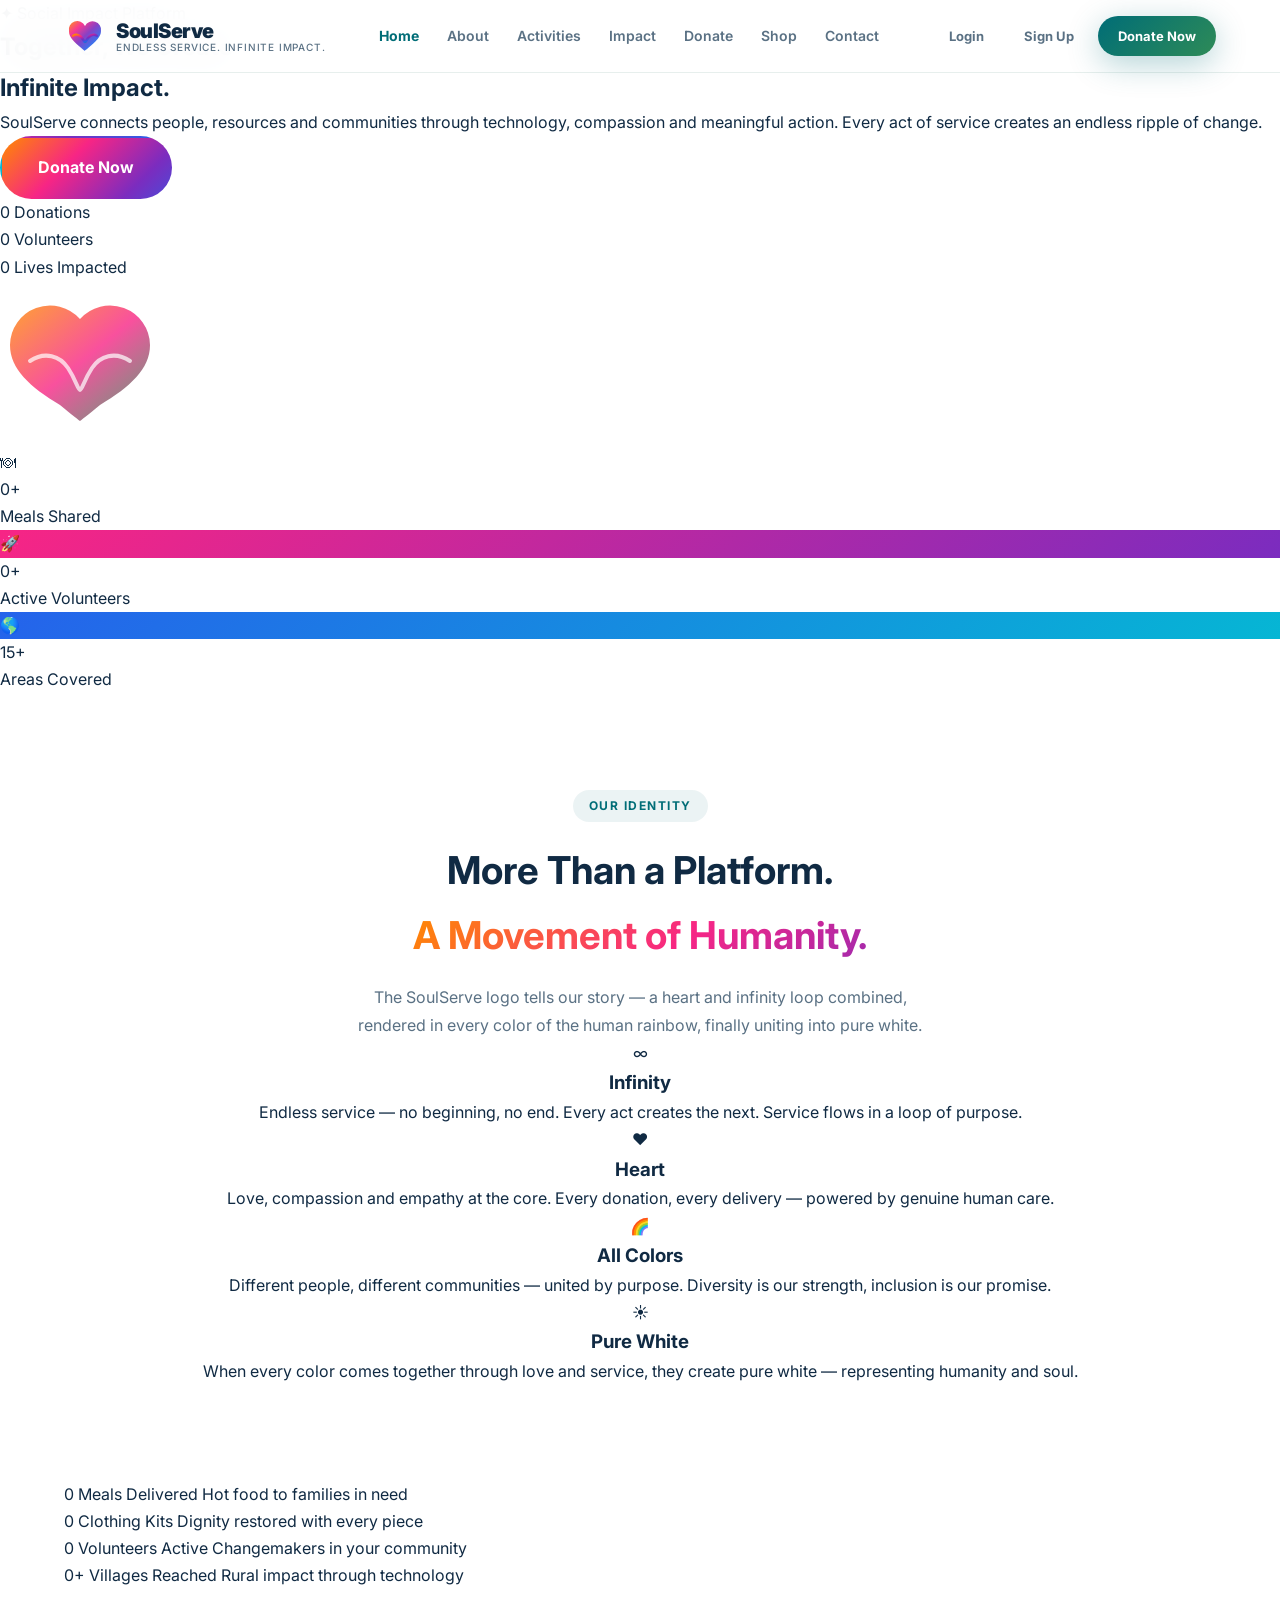
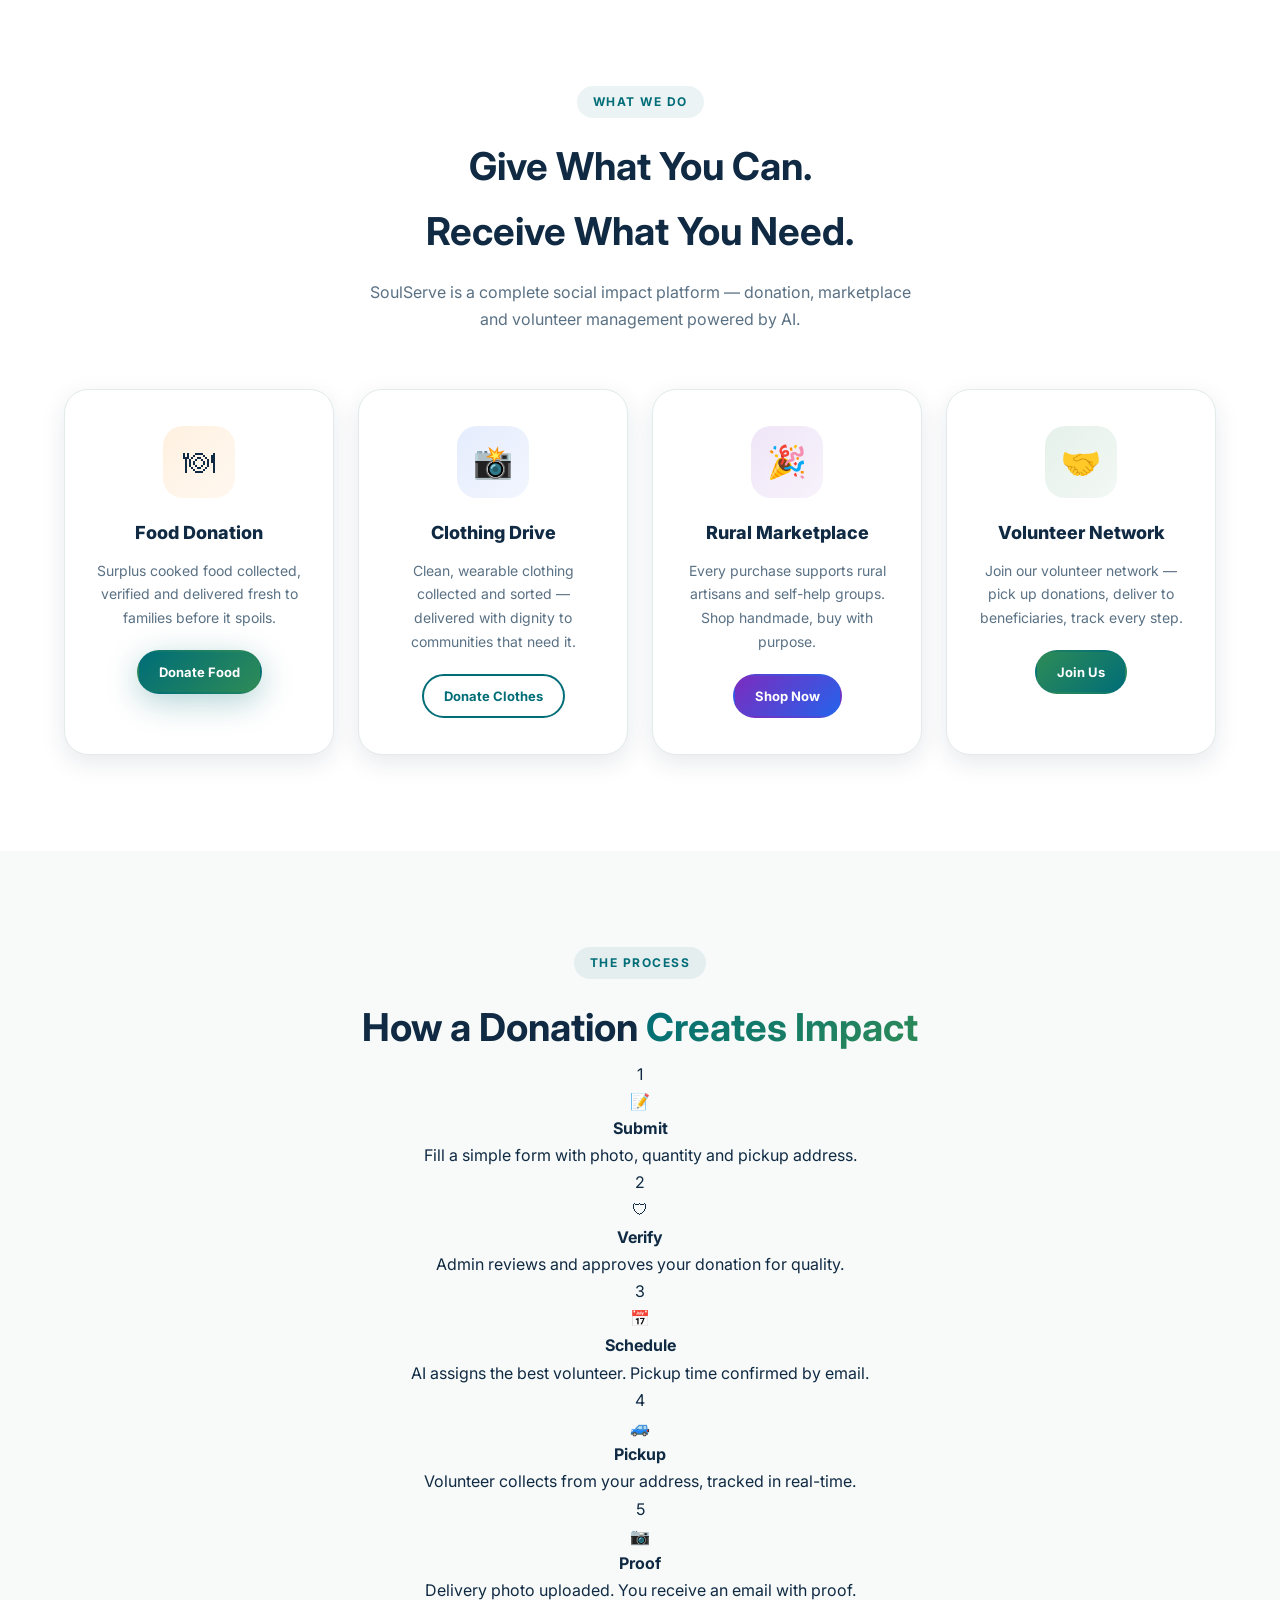
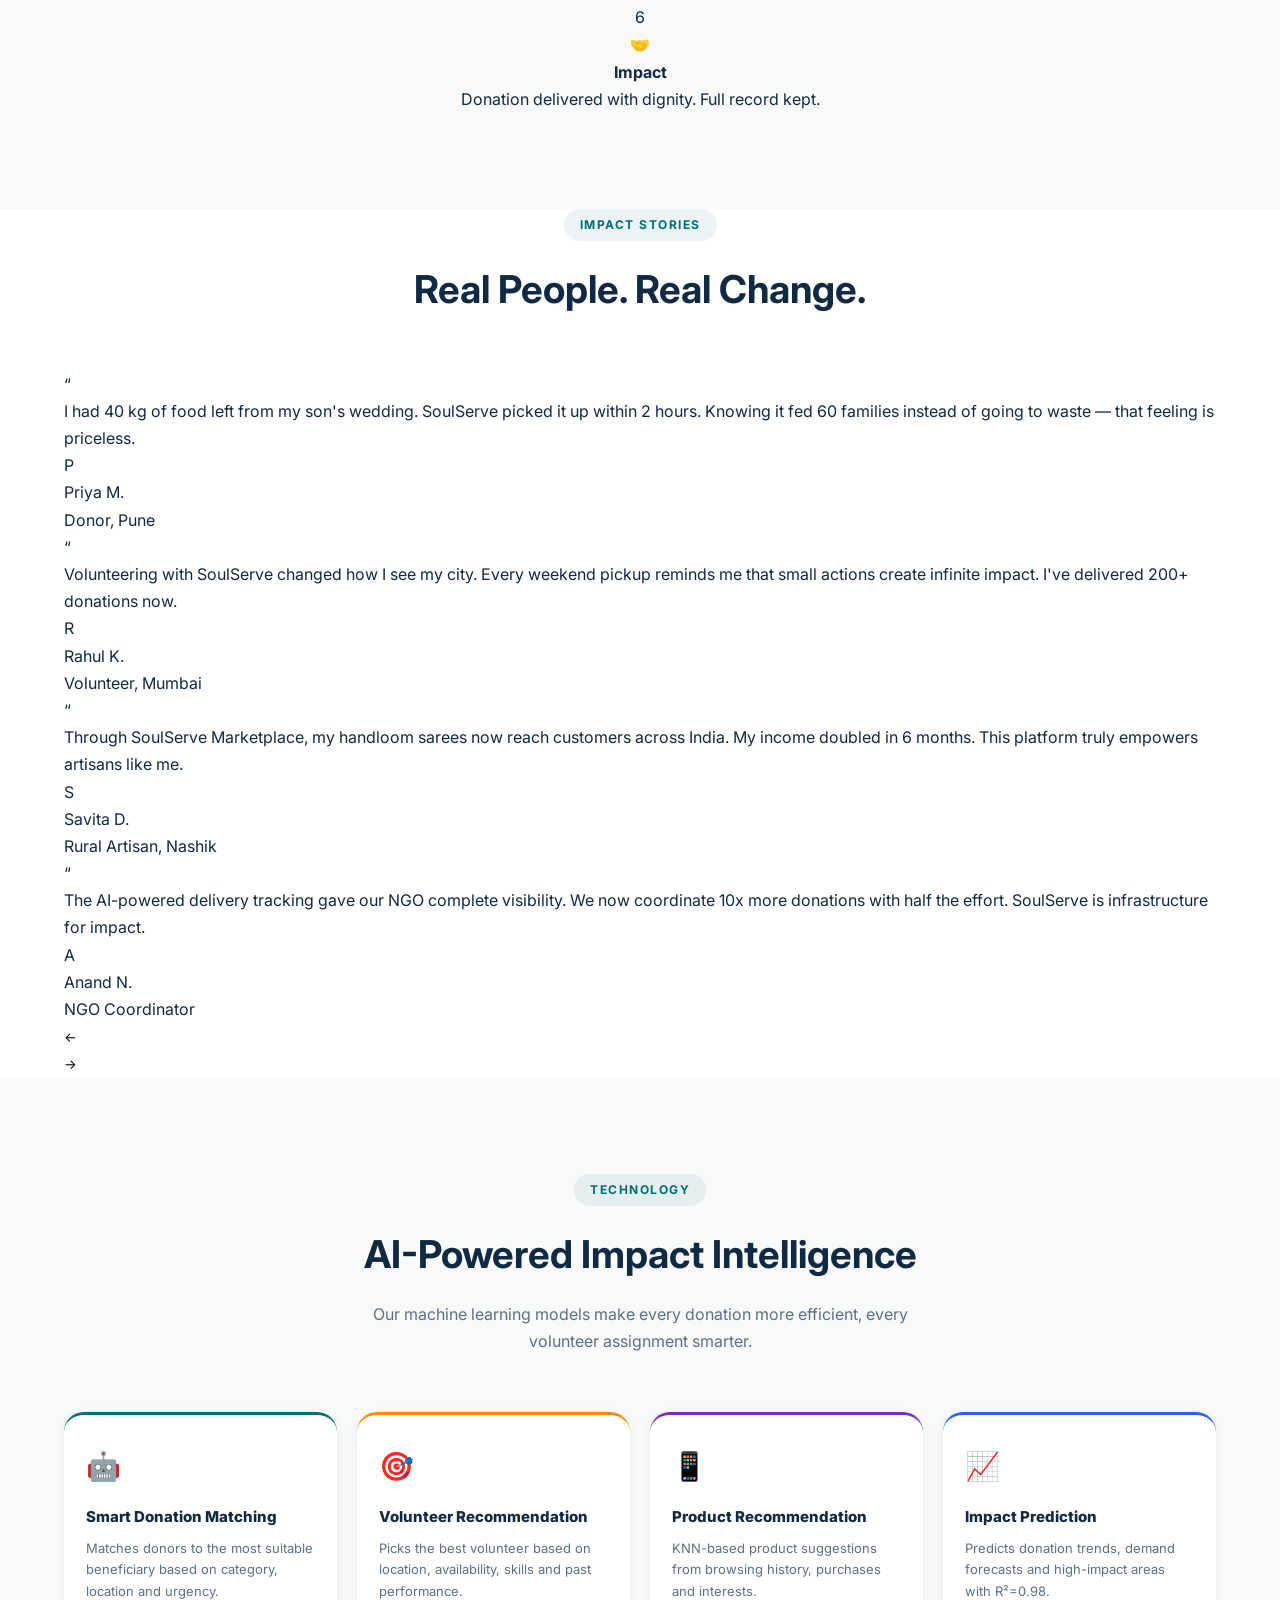
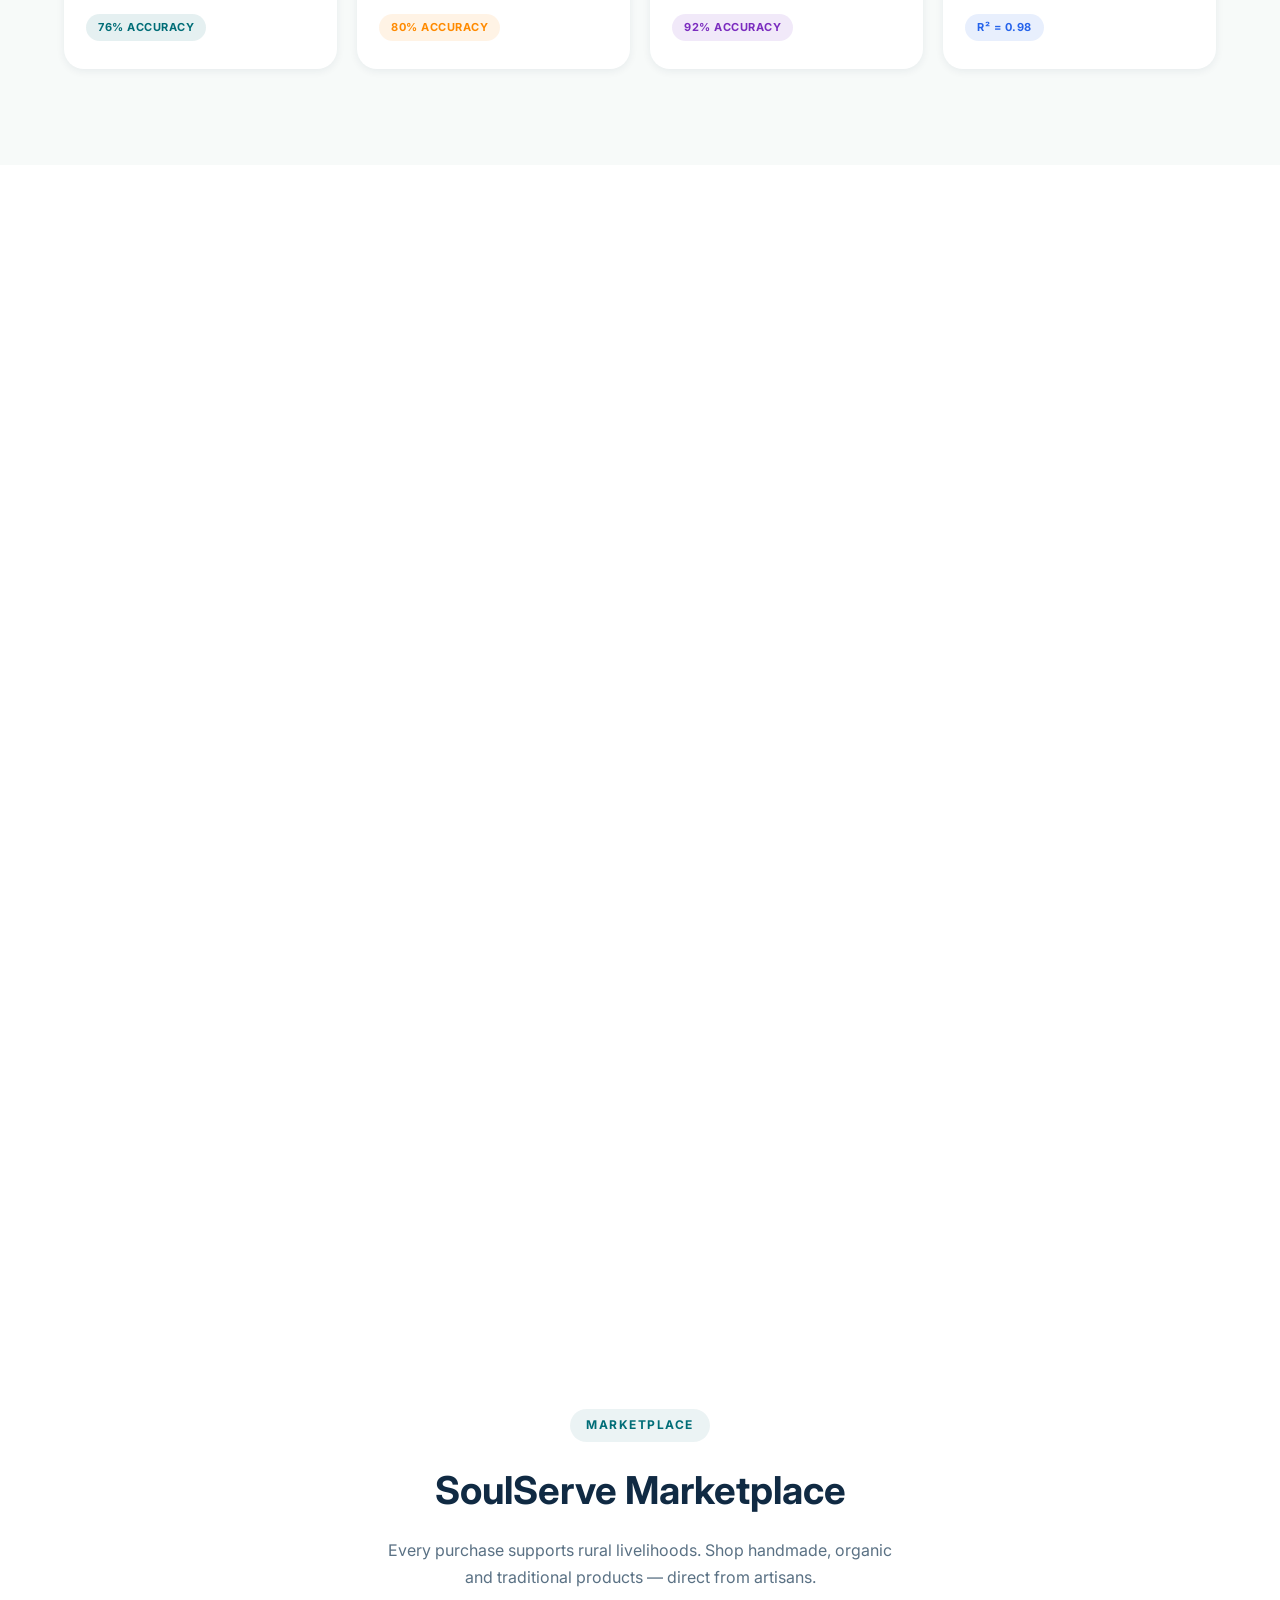
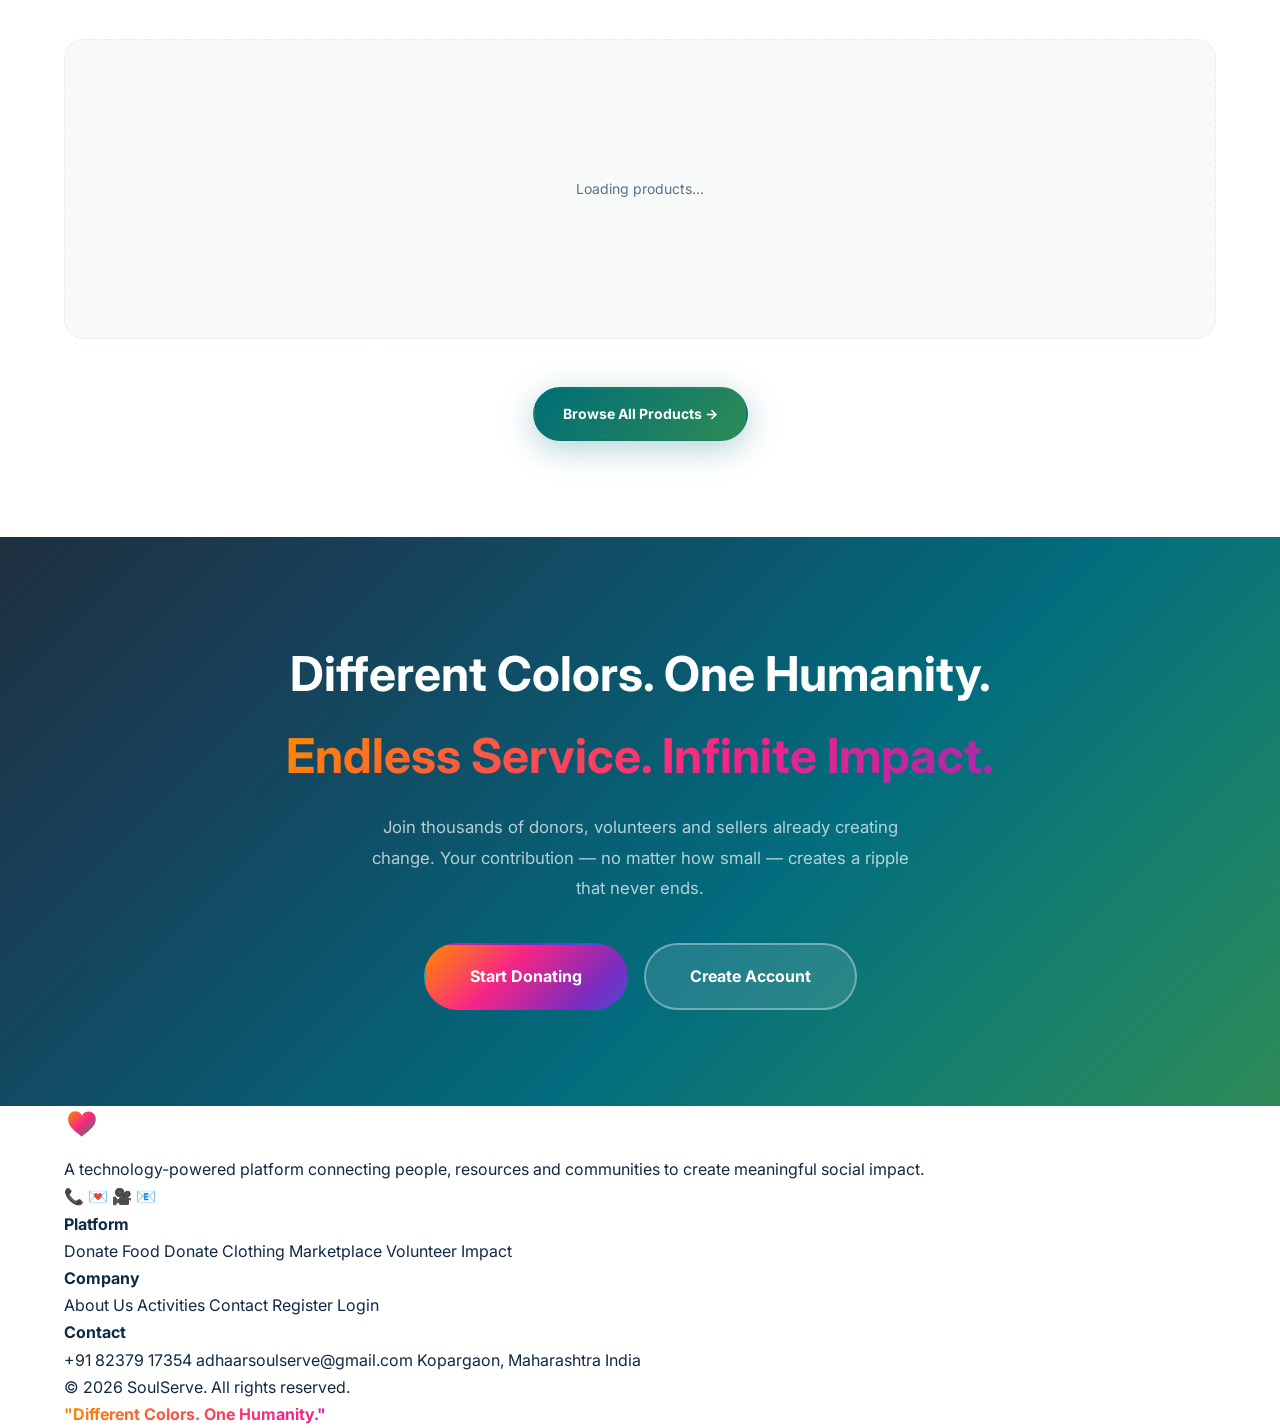
==== commit 42477c88: "SoulServe clean project" ====
--- a/index.html
+++ b/index.html
@@ -2,361 +2,527 @@
 <html lang="en">
 <head>
 <meta charset="UTF-8">
-<meta name="viewport" content="width=device-width, initial-scale=1.0">
-<title>Adhaar – The SoulServe</title>
+<meta name="viewport" content="width=device-width,initial-scale=1">
+<title>SoulServe — Endless Service. Infinite Impact.</title>
+<meta name="description" content="SoulServe is a technology-powered platform connecting people, resources and communities to create meaningful social impact.">
+<meta property="og:title" content="SoulServe — Endless Service. Infinite Impact.">
+<meta property="og:description" content="Together, We Create Infinite Impact. Donate food, clothing, volunteer, and shop from rural artisans.">
+<meta property="og:type" content="website">
 <link rel="preconnect" href="https://fonts.googleapis.com">
-<link href="https://fonts.googleapis.com/css2?family=Inter:wght@400;600;700;800;900&display=swap" rel="stylesheet">
+<link href="https://fonts.googleapis.com/css2?family=Inter:wght@300;400;500;600;700;800;900&family=Playfair+Display:wght@700;900&display=swap" rel="stylesheet">
 <link rel="stylesheet" href="css/style.css">
 </head>
 <body>
 
-<header class="header">
+<!-- ══ NAVBAR ══ -->
+<header class="header" id="header">
   <div class="nav-container">
     <a href="index.html" class="logo-box">
-      <img src="assets/logo.jpg" class="logo-img" alt="Adhaar Logo">
-      <div class="logo-text">The SoulServes</div>
+      <div class="logo-mark">
+        <svg viewBox="0 0 42 42" fill="none" xmlns="http://www.w3.org/2000/svg">
+          <defs>
+            <linearGradient id="lg1" x1="0%" y1="0%" x2="100%" y2="100%">
+              <stop offset="0%" stop-color="#FF8A00"/>
+              <stop offset="25%" stop-color="#F72585"/>
+              <stop offset="50%" stop-color="#7B2CBF"/>
+              <stop offset="75%" stop-color="#2563EB"/>
+              <stop offset="100%" stop-color="#2E8B57"/>
+            </linearGradient>
+          </defs>
+          <path d="M21 36s-1.5-1.2-4-3.3C10.5 27.4 5 22.5 5 16.5A8.5 8.5 0 0121 11a8.5 8.5 0 0116 5c0 6-5.5 10.9-12 16.2-2.5 2.1-4 3.3-4 3.3z" fill="url(#lg1)" opacity=".9"/>
+          <path d="M9 21c3-2 6-1 8 1s3 5 4 5 2-3 4-5 5-3 8-1" stroke="url(#lg1)" stroke-width="2.5" stroke-linecap="round" fill="none"/>
+        </svg>
+      </div>
+      <div class="logo-text">SoulServe<span>Endless Service. Infinite Impact.</span></div>
     </a>
     <nav class="nav" id="mobileMenu">
-      <a href="index.html" class="active">Home</a>
-      <a href="pages/about.html">About</a>
-      <a href="pages/activities.html">Our Stories</a>
-      <a href="pages/impact.php">Impact</a>
-      <a href="pages/contact.html">Contact</a>
-      <a href="pages/donate.html">Donate</a>
-      <a href="shop/shop.php" class="btn-nav-shop">🛍️ Shop</a>
+      <a href="index.html" class="nav-link active">Home</a>
+      <a href="pages/about.html" class="nav-link">About</a>
+      <a href="pages/activities.php" class="nav-link">Activities</a>
+      <a href="pages/impact.php" class="nav-link">Impact</a>
+      <a href="pages/donate.html" class="nav-link">Donate</a>
+      <a href="shop/shop.php" class="nav-link">Shop</a>
+      <a href="pages/contact.html" class="nav-link">Contact</a>
+    </nav>
+    <div class="nav-actions">
+      <a href="auth/login.php" class="btn-nav">Login</a>
       <a href="auth/register.php" class="btn-nav">Sign Up</a>
-    </nav>
-    <div class="menu-icon" id="menuToggle">☰</div>
+      <a href="pages/donate.html" class="btn-nav-primary">Donate Now</a>
+    </div>
+    <div class="menu-icon" id="menuToggle">&#9776;</div>
   </div>
 </header>
 
-<!-- HERO -->
-<section id="home" class="hero">
-  <div class="hero-container">
-    <div class="hero-left reveal">
-      <h1>Connecting Surplus <br>to Human Need</h1>
-      <p class="hero-sub">
-        Adhaar – The SoulServe is a digital bridge that connects excess food
-        and unused clothing to communities that need dignity, not charity.
-      </p>
-      <div class="hero-buttons">
-        <a href="pages/donate.html" class="btn">Donate Now</a>
-        <a href="pages/about.html" class="btn">Learn More</a>
-      </div>
-    </div>
-    <div class="hero-right">
-      <div class="hero-image-frame">
-        <img src="assets/hero.jpg" alt="Hero Image">
-      </div>
-    </div>
-  </div>
-</section>
-
-<!-- VISION & MISSION -->
-<section class="vm-section reveal">
-  <div class="vm-box">
-    <h2>Our Vision</h2>
-    <p>To create a zero-waste, zero-hunger ecosystem by transforming urban surplus into rural support – one donation at a time.</p>
-  </div>
-  <div class="vm-box">
-    <h2>Our Mission</h2>
-    <p>To reduce food and clothing waste by ensuring surplus resources reach the right people at the right time with dignity.</p>
-  </div>
-</section>
-
-<!-- OUR STORIES -->
-<section id="stories" class="stories-section reveal">
-  <h2>Our Stories</h2>
-  <div class="story-slider-container">
-    <button class="story-prev">&#8249;</button>
-    <div class="story-slider" id="storySlider"></div>
-    <button class="story-next">&#8250;</button>
-  </div>
-</section>
-
-<!-- VOLUNTEER SECTION -->
-<section id="volunteer" class="section section-volunteer reveal">
-  <div class="volunteer-header">
-    <h2>Become a Volunteer</h2>
-    <p>Join Adhaar – The SoulServe as a volunteer and help connect surplus food and clothing to communities in need.</p>
-  </div>
-
-  <!-- Volunteer form success / error banners -->
-  <div id="volBanner" style="display:none;max-width:600px;margin:0 auto 28px;padding:14px 20px;border-radius:14px;font-size:14px;font-weight:700;text-align:center"></div>
-
-  <div class="volunteer-container">
-    <div class="volunteer-left">
-      <h3>Why Volunteer with Adhaar?</h3>
-      <ul>
-        <li>&#10004; Be part of real, ground-level social impact</li>
-        <li>&#10004; Help reduce food and clothing waste</li>
-        <li>&#10004; Support underserved communities with dignity</li>
-        <li>&#10004; Gain hands-on experience in social service</li>
-        <li>&#10004; Receive a certificate for active contribution</li>
-      </ul>
-      <p class="vol-note">We value commitment over numbers. If you truly wish to serve, Adhaar welcomes you.</p>
-    </div>
-    <div class="volunteer-form">
-      <h3>Volunteer Registration</h3>
-      <form action="api/volunteer.php" method="POST">
-        <input type="text"  name="name"     placeholder="Full Name"              required>
-        <input type="email" name="email"    placeholder="Email Address"          required>
-        <input type="text"  name="phone"    placeholder="Phone Number"           required>
-        <input type="text"  name="city"     placeholder="City / Location"        required>
-        <select name="interest" required>
-          <option value="">Preferred Volunteering Area</option>
-          <option value="Food Collection">Food Collection &amp; Distribution</option>
-          <option value="Clothing Distribution">Clothing Distribution</option>
-          <option value="Field Support">Field &amp; Ground Support</option>
-          <option value="Coordination">Coordination &amp; Management</option>
-        </select>
-        <textarea name="message" placeholder="Why do you want to volunteer?" required></textarea>
-        <button type="submit" class="vol-btn">Join as Volunteer &rarr;</button>
-      </form>
-    </div>
-  </div>
-</section>
-
-<!-- HOW ADHAAR WAS BORN -->
-<section class="born-section reveal">
-  <h2>How Adhaar Was Born</h2>
-  <p class="born-short">
-    Adhaar was born from a simple yet powerful realization – while food is wasted
-    and clothes remain unused, countless people struggle for basic dignity.
-    Shaped by compassion, lived experiences, and the urge to act responsibly,
-    Adhaar stands as a bridge between surplus and human need.
-  </p>
-  <a href="pages/about.html" class="born-btn">Read Our Story &rarr;</a>
-</section>
-
-<!-- IMPACT -->
-<section id="impact" class="impact-section reveal">
-  <h2>Our Impact So Far</h2>
-  <p style="text-align:center;font-size:.9rem;color:var(--text-muted);margin-bottom:2rem;display:flex;align-items:center;justify-content:center;gap:8px">
-    <span style="width:8px;height:8px;border-radius:50%;background:#10b981;display:inline-block;animation:liveDot 1.5s ease-in-out infinite"></span>
-    Live data updated in real time from our database
-  </p>
-  <div class="impact-grid">
-    <div class="impact-card"><h3 id="stat-meals">0</h3><p>Meals Distributed</p></div>
-    <div class="impact-card"><h3 id="stat-cloth">0</h3><p>Clothing Kits Delivered</p></div>
-    <div class="impact-card"><h3 id="stat-areas">0</h3><p>Areas Covered</p></div>
-    <div class="impact-card"><h3 id="stat-vols">0</h3><p>Active Volunteers</p></div>
-  </div>
-  <div style="text-align:center;margin-top:2rem">
-    <a href="pages/impact.php" style="display:inline-flex;align-items:center;gap:8px;padding:.8rem 2rem;border-radius:50px;background:linear-gradient(135deg,var(--accent-main),var(--accent-soft));color:#fff;text-decoration:none;font-weight:700;font-size:.9rem;box-shadow:0 8px 22px rgba(122,125,63,.35)">
-      &#128202; View Full AI Impact Report &rarr;
-    </a>
-  </div>
-</section>
-<style>@keyframes liveDot{0%,100%{transform:scale(1);opacity:1}50%{transform:scale(1.5);opacity:.6}}</style>
-
-<!-- DONATE SECTION -->
-<section id="donate" class="donate-main">
-  <div class="donate-top">
-    <h2 class="donate-slogan">Small Contributions. <span>Real Impact.</span></h2>
-    <button class="donate-now-btn" onclick="openChoice()">Donate Now &rarr;</button>
-  </div>
-
-  <div id="donateChoice" class="donate-choice hidden">
-    <h3>What would you like to donate?</h3>
-    <div class="choice-buttons">
-      <button onclick="openFood()">🍲 Food</button>
-      <button onclick="openCloth()">👕 Clothes</button>
-    </div>
-  </div>
-
-  <div id="foodForm" class="donate-form hidden">
-    <h3>Food Donation Form</h3>
-    <form action="api/food_donate.php" method="POST" enctype="multipart/form-data">
-      <input type="datetime-local" name="prepared_at" required>
-      <select name="safe_hours" required>
-        <option value="">Safe to eat for</option>
-        <option value="2">2 hours</option>
-        <option value="4">4 hours</option>
-        <option value="6">6 hours</option>
-      </select>
-      <select name="priority" required>
-        <option value="">Select urgency</option>
-        <option value="high">High – needs pickup today</option>
-        <option value="medium">Medium – within 24 hours</option>
-        <option value="low">Low – flexible</option>
-      </select>
-      <input type="number" name="quantity" min="1" placeholder="Approx quantity (people)" required>
-      <input type="text"   name="pickup_address" placeholder="Pickup address" required>
-      <input type="tel"    name="contact" pattern="[0-9]{10}" placeholder="10-digit contact number" required>
-      <input type="file"   name="image" accept="image/*" required>
-      <button type="submit" class="submit-btn">Submit Food Donation</button>
-    </form>
-  </div>
-
-  <div id="clothForm" class="donate-form hidden">
-    <h3>Clothing Donation Form</h3>
-    <form action="api/cloth_donate.php" method="POST" enctype="multipart/form-data">
-      <input type="text"   name="purchase_time" placeholder="When were the clothes purchased?" required>
-      <input type="number" name="quantity" min="1" placeholder="Number of clothes" required>
-      <select name="cloth_type" required>
-        <option value="">Select clothing type</option>
-        <option value="Men">Men</option>
-        <option value="Women">Women</option>
-        <option value="Children">Children</option>
-        <option value="Mixed">Mixed</option>
-      </select>
-      <input type="text" name="pickup_address" placeholder="Pickup address" required>
-      <input type="tel"  name="contact" pattern="[0-9]{10}" placeholder="10-digit contact number" required>
-      <input type="file" name="image" accept="image/*" required>
-      <button type="submit" class="submit-btn">Submit Clothing Donation</button>
-    </form>
-  </div>
-</section>
-
-<!-- EMPOWER SHOP SECTION -->
-<section class="shop-section reveal">
-  <div class="shop-section-inner">
-    <div class="shop-text">
-      <div class="shop-tag">NEW</div>
-      <h2>🛍️ Adhaar Shop</h2>
-      <p>Empowering rural artisans, women entrepreneurs, and local craftspeople to sell their products directly to you. Every purchase creates real economic impact.</p>
-      <ul class="shop-points">
-        <li>🎨 Handmade handicrafts &amp; art</li>
-        <li>🧵 Handloom &amp; textile products</li>
-        <li>🍯 Organic &amp; local food products</li>
-        <li>💍 Traditional jewelry</li>
-        <li>🌿 Natural &amp; organic products</li>
-      </ul>
-      <div class="shop-actions">
-        <a href="shop/shop.php" class="btn shop-btn-primary">Browse Shop &rarr;</a>
-        <a href="auth/register.php" class="btn shop-btn-secondary">Sell on Adhaar</a>
-      </div>
-    </div>
-    <div class="shop-cards">
-      <div class="shop-card-preview">
-        <div class="scp-icon">🎨</div>
-        <h4>Handicrafts</h4>
-        <p>Handmade by skilled artisans</p>
-      </div>
-      <div class="shop-card-preview">
-        <div class="scp-icon">🧵</div>
-        <h4>Handlooms</h4>
-        <p>Traditional textile weaving</p>
-      </div>
-      <div class="shop-card-preview">
-        <div class="scp-icon">🍯</div>
-        <h4>Organic Food</h4>
-        <p>Pure &amp; locally sourced</p>
-      </div>
-      <div class="shop-card-preview">
-        <div class="scp-icon">💍</div>
-        <h4>Jewelry</h4>
-        <p>Traditional &amp; folk designs</p>
-      </div>
-    </div>
-  </div>
-</section>
-
-<!-- CONTACT SECTION -->
-<section id="contact" class="contact-section reveal">
-  <h2>Contact Us</h2>
-  <div class="contact-box">
-    <div class="contact-info">
-      <div class="info-item"><span class="icon">📧</span><p><b>Email:</b> adhaarsoulserve@gmail.com</p></div>
-      <div class="info-item"><span class="icon">📞</span><p><b>Phone:</b> +91 7387830337</p></div>
-      <div class="info-item"><span class="icon">📍</span><p><b>Location:</b> Kopargaon, Maharashtra</p></div>
-      <p class="contact-note">Reach out to us for donations, volunteering, or any collaboration.</p>
-    </div>
-    <form action="api/contact_submit.php" method="POST" class="contact-form">
-      <div class="input-group"><input type="text"  name="name"    placeholder=" " required><label>Your Name</label></div>
-      <div class="input-group"><input type="email" name="email"   placeholder=" " required><label>Your Email</label></div>
-      <div class="input-group"><textarea name="message" placeholder=" " required></textarea><label>Your Message</label></div>
-      <button type="submit" class="btn send-btn">Send Message &rarr;</button>
-    </form>
-  </div>
-</section>
-
-<!-- FOOTER -->
+<!-- ══ HERO ══ -->
+<section class="hero" id="home">
+  <div class="hero-glow"></div>
+  <div class="hero-glow2"></div>
+  <div class="hero-inner">
+    <div class="hero-content" style="animation:fadeUp .8s ease">
+      <div class="hero-badge">&#10022; Social Impact Platform</div>
+      <h1 class="hero-headline">
+        Together, We Create<br>
+        <span class="highlight">Infinite Impact.</span>
+      </h1>
+      <p class="hero-sub">SoulServe connects people, resources and communities through technology, compassion and meaningful action. Every act of service creates an endless ripple of change.</p>
+      <div class="hero-ctas">
+        <a href="pages/donate.html" class="btn btn-brand btn-lg">Donate Now</a>
+        <a href="#volunteer" class="btn btn-ghost btn-lg">Become a Volunteer</a>
+      </div>
+      <div class="hero-stats">
+        <div class="hero-stat">
+          <span class="hero-stat-num animated" id="stat-donations">0</span>
+          <span class="hero-stat-label">Donations</span>
+        </div>
+        <div class="hero-stat">
+          <span class="hero-stat-num animated" id="stat-volunteers">0</span>
+          <span class="hero-stat-label">Volunteers</span>
+        </div>
+        <div class="hero-stat">
+          <span class="hero-stat-num animated" id="stat-lives">0</span>
+          <span class="hero-stat-label">Lives Impacted</span>
+        </div>
+      </div>
+    </div>
+    <div class="hero-visual">
+      <div class="hero-img-placeholder">
+        <svg width="160" height="160" viewBox="0 0 160 160" fill="none">
+          <defs>
+            <linearGradient id="hg" x1="0%" y1="0%" x2="100%" y2="100%">
+              <stop offset="0%" stop-color="#FF8A00"/>
+              <stop offset="50%" stop-color="#F72585"/>
+              <stop offset="100%" stop-color="#2E8B57"/>
+            </linearGradient>
+          </defs>
+          <path d="M80 140s-8-6-20-16C30 106 10 88 10 64a40 40 0 0170-26 40 40 0 0170 26c0 24-20 42-50 60-12 10-20 16-20 16z" fill="url(#hg)" opacity=".8"/>
+          <path d="M30 80c15-10 30-5 38 7s10 22 12 22 4-10 12-22 23-17 38-7" stroke="white" stroke-width="4" stroke-linecap="round" fill="none" opacity=".7"/>
+        </svg>
+      </div>
+      <div class="floating-card fc1">
+        <div class="fc-icon">&#127869;</div>
+        <div><div class="fc-num" id="fc-meals">0+</div><div class="fc-lbl">Meals Shared</div></div>
+      </div>
+      <div class="floating-card fc2">
+        <div class="fc-icon" style="background:linear-gradient(135deg,#F72585,#7B2CBF)">&#128640;</div>
+        <div><div class="fc-num" id="fc-vols">0+</div><div class="fc-lbl">Active Volunteers</div></div>
+      </div>
+      <div class="floating-card fc3">
+        <div class="fc-icon" style="background:linear-gradient(135deg,#2563EB,#06B6D4)">&#127758;</div>
+        <div><div class="fc-num">15+</div><div class="fc-lbl">Areas Covered</div></div>
+      </div>
+    </div>
+  </div>
+</section>
+
+<!-- ══ BRAND STORY ══ -->
+<section class="brand-story section reveal">
+  <div class="container text-center">
+    <span class="section-label">Our Identity</span>
+    <h2 class="heading" style="font-size:clamp(1.8rem,3vw,2.6rem);color:var(--navy);margin-bottom:14px">More Than a Platform.<br><span class="gradient-text">A Movement of Humanity.</span></h2>
+    <p style="color:var(--text-muted);max-width:580px;margin:0 auto;font-size:1rem;line-height:1.8">The SoulServe logo tells our story — a heart and infinity loop combined, rendered in every color of the human rainbow, finally uniting into pure white.</p>
+    <div class="brand-pillars">
+      <div class="pillar reveal">
+        <div class="pillar-icon orange">&#8734;</div>
+        <h3>Infinity</h3>
+        <p>Endless service — no beginning, no end. Every act creates the next. Service flows in a loop of purpose.</p>
+      </div>
+      <div class="pillar reveal">
+        <div class="pillar-icon pink">&#9829;</div>
+        <h3>Heart</h3>
+        <p>Love, compassion and empathy at the core. Every donation, every delivery — powered by genuine human care.</p>
+      </div>
+      <div class="pillar reveal">
+        <div class="pillar-icon blue">&#127752;</div>
+        <h3>All Colors</h3>
+        <p>Different people, different communities — united by purpose. Diversity is our strength, inclusion is our promise.</p>
+      </div>
+      <div class="pillar reveal">
+        <div class="pillar-icon green">&#9728;</div>
+        <h3>Pure White</h3>
+        <p>When every color comes together through love and service, they create pure white — representing humanity and soul.</p>
+      </div>
+    </div>
+  </div>
+</section>
+
+<!-- ══ IMPACT STATS ══ -->
+<section class="impact-strip">
+  <div class="container">
+    <div class="stats-row">
+      <div class="stat-item reveal">
+        <span class="stat-num" id="s1">0</span>
+        <span class="stat-label">Meals Delivered</span>
+        <span class="stat-desc">Hot food to families in need</span>
+      </div>
+      <div class="stat-item reveal">
+        <span class="stat-num" id="s2">0</span>
+        <span class="stat-label">Clothing Kits</span>
+        <span class="stat-desc">Dignity restored with every piece</span>
+      </div>
+      <div class="stat-item reveal">
+        <span class="stat-num" id="s3">0</span>
+        <span class="stat-label">Volunteers Active</span>
+        <span class="stat-desc">Changemakers in your community</span>
+      </div>
+      <div class="stat-item reveal">
+        <span class="stat-num" id="s4">0+</span>
+        <span class="stat-label">Villages Reached</span>
+        <span class="stat-desc">Rural impact through technology</span>
+      </div>
+    </div>
+  </div>
+</section>
+
+<!-- ══ WHAT WE DO ══ -->
+<section class="section bg-white">
+  <div class="container text-center">
+    <span class="section-label reveal">What We Do</span>
+    <h2 class="heading reveal" style="font-size:clamp(1.8rem,3vw,2.6rem);color:var(--navy);margin-bottom:14px">Give What You Can.<br>Receive What You Need.</h2>
+    <p class="reveal" style="color:var(--text-muted);max-width:560px;margin:0 auto 56px;font-size:1rem">SoulServe is a complete social impact platform — donation, marketplace and volunteer management powered by AI.</p>
+    <div style="display:grid;grid-template-columns:repeat(auto-fill,minmax(260px,1fr));gap:24px;margin-top:0">
+      <div class="card card-bordered reveal" style="padding:36px 28px;text-align:center">
+        <div style="width:72px;height:72px;border-radius:20px;background:linear-gradient(135deg,rgba(255,138,0,.12),rgba(255,138,0,.06));display:flex;align-items:center;justify-content:center;margin:0 auto 20px;font-size:32px">&#127869;</div>
+        <h3 style="font-size:18px;font-weight:800;color:var(--navy);margin-bottom:10px">Food Donation</h3>
+        <p style="font-size:14px;color:var(--text-muted);line-height:1.7;margin-bottom:20px">Surplus cooked food collected, verified and delivered fresh to families before it spoils.</p>
+        <a href="pages/donate.html" class="btn btn-primary btn-sm" style="margin:0 auto">Donate Food</a>
+      </div>
+      <div class="card card-bordered reveal" style="padding:36px 28px;text-align:center">
+        <div style="width:72px;height:72px;border-radius:20px;background:linear-gradient(135deg,rgba(37,99,235,.12),rgba(37,99,235,.06));display:flex;align-items:center;justify-content:center;margin:0 auto 20px;font-size:32px">&#128248;</div>
+        <h3 style="font-size:18px;font-weight:800;color:var(--navy);margin-bottom:10px">Clothing Drive</h3>
+        <p style="font-size:14px;color:var(--text-muted);line-height:1.7;margin-bottom:20px">Clean, wearable clothing collected and sorted — delivered with dignity to communities that need it.</p>
+        <a href="pages/donate.html" class="btn btn-secondary btn-sm" style="margin:0 auto">Donate Clothes</a>
+      </div>
+      <div class="card card-bordered reveal" style="padding:36px 28px;text-align:center">
+        <div style="width:72px;height:72px;border-radius:20px;background:linear-gradient(135deg,rgba(123,44,191,.12),rgba(123,44,191,.06));display:flex;align-items:center;justify-content:center;margin:0 auto 20px;font-size:32px">&#127881;</div>
+        <h3 style="font-size:18px;font-weight:800;color:var(--navy);margin-bottom:10px">Rural Marketplace</h3>
+        <p style="font-size:14px;color:var(--text-muted);line-height:1.7;margin-bottom:20px">Every purchase supports rural artisans and self-help groups. Shop handmade, buy with purpose.</p>
+        <a href="shop/shop.php" class="btn btn-sm" style="margin:0 auto;background:linear-gradient(135deg,#7B2CBF,#2563EB);color:#fff">Shop Now</a>
+      </div>
+      <div class="card card-bordered reveal" style="padding:36px 28px;text-align:center">
+        <div style="width:72px;height:72px;border-radius:20px;background:linear-gradient(135deg,rgba(46,139,87,.12),rgba(46,139,87,.06));display:flex;align-items:center;justify-content:center;margin:0 auto 20px;font-size:32px">&#129309;</div>
+        <h3 style="font-size:18px;font-weight:800;color:var(--navy);margin-bottom:10px">Volunteer Network</h3>
+        <p style="font-size:14px;color:var(--text-muted);line-height:1.7;margin-bottom:20px">Join our volunteer network — pick up donations, deliver to beneficiaries, track every step.</p>
+        <a href="#volunteer" class="btn btn-sm" style="margin:0 auto;background:linear-gradient(135deg,#2E8B57,#006D77);color:#fff">Join Us</a>
+      </div>
+    </div>
+  </div>
+</section>
+
+<!-- ══ HOW IT WORKS ══ -->
+<section class="section bg-soft">
+  <div class="how-inner text-center">
+    <span class="section-label reveal">The Process</span>
+    <h2 class="heading reveal" style="font-size:clamp(1.8rem,3vw,2.6rem);color:var(--navy)">How a Donation <span class="gradient-text-teal">Creates Impact</span></h2>
+    <div class="steps-grid">
+      <div class="step reveal"><div class="step-num">1</div><div class="step-icon">&#128221;</div><h4>Submit</h4><p>Fill a simple form with photo, quantity and pickup address.</p></div>
+      <div class="step reveal"><div class="step-num">2</div><div class="step-icon">&#128737;</div><h4>Verify</h4><p>Admin reviews and approves your donation for quality.</p></div>
+      <div class="step reveal"><div class="step-num">3</div><div class="step-icon">&#128197;</div><h4>Schedule</h4><p>AI assigns the best volunteer. Pickup time confirmed by email.</p></div>
+      <div class="step reveal"><div class="step-num">4</div><div class="step-icon">&#128665;</div><h4>Pickup</h4><p>Volunteer collects from your address, tracked in real-time.</p></div>
+      <div class="step reveal"><div class="step-num">5</div><div class="step-icon">&#128247;</div><h4>Proof</h4><p>Delivery photo uploaded. You receive an email with proof.</p></div>
+      <div class="step reveal"><div class="step-num">6</div><div class="step-icon">&#129309;</div><h4>Impact</h4><p>Donation delivered with dignity. Full record kept.</p></div>
+    </div>
+  </div>
+</section>
+
+<!-- ══ STORIES SLIDER ══ -->
+<section class="stories-section">
+  <div class="container">
+    <div class="text-center reveal" style="margin-bottom:48px">
+      <span class="section-label">Impact Stories</span>
+      <h2 class="heading" style="font-size:clamp(1.8rem,3vw,2.6rem);color:var(--navy)">Real People. Real Change.</h2>
+    </div>
+    <div style="overflow:hidden;position:relative">
+      <div class="stories-track" id="storiesTrack">
+        <div class="story-card c1">
+          <div class="story-quote">&#8220;</div>
+          <p class="story-text">I had 40 kg of food left from my son's wedding. SoulServe picked it up within 2 hours. Knowing it fed 60 families instead of going to waste — that feeling is priceless.</p>
+          <div class="story-author"><div class="story-avatar">P</div><div><div class="story-name">Priya M.</div><div class="story-role">Donor, Pune</div></div></div>
+        </div>
+        <div class="story-card c2">
+          <div class="story-quote">&#8220;</div>
+          <p class="story-text">Volunteering with SoulServe changed how I see my city. Every weekend pickup reminds me that small actions create infinite impact. I've delivered 200+ donations now.</p>
+          <div class="story-author"><div class="story-avatar">R</div><div><div class="story-name">Rahul K.</div><div class="story-role">Volunteer, Mumbai</div></div></div>
+        </div>
+        <div class="story-card c3">
+          <div class="story-quote">&#8220;</div>
+          <p class="story-text">Through SoulServe Marketplace, my handloom sarees now reach customers across India. My income doubled in 6 months. This platform truly empowers artisans like me.</p>
+          <div class="story-author"><div class="story-avatar">S</div><div><div class="story-name">Savita D.</div><div class="story-role">Rural Artisan, Nashik</div></div></div>
+        </div>
+        <div class="story-card c4">
+          <div class="story-quote">&#8220;</div>
+          <p class="story-text">The AI-powered delivery tracking gave our NGO complete visibility. We now coordinate 10x more donations with half the effort. SoulServe is infrastructure for impact.</p>
+          <div class="story-author"><div class="story-avatar">A</div><div><div class="story-name">Anand N.</div><div class="story-role">NGO Coordinator</div></div></div>
+        </div>
+      </div>
+    </div>
+    <div class="slider-controls">
+      <button class="slider-btn" onclick="slideStories(-1)">&#8592;</button>
+      <div class="slider-dots" id="storyDots">
+        <div class="slider-dot active" onclick="goToStory(0)"></div>
+        <div class="slider-dot" onclick="goToStory(1)"></div>
+        <div class="slider-dot" onclick="goToStory(2)"></div>
+        <div class="slider-dot" onclick="goToStory(3)"></div>
+      </div>
+      <button class="slider-btn" onclick="slideStories(1)">&#8594;</button>
+    </div>
+  </div>
+</section>
+
+<!-- ══ AI SECTION ══ -->
+<section class="section bg-soft">
+  <div class="container text-center">
+    <span class="section-label reveal">Technology</span>
+    <h2 class="heading reveal" style="font-size:clamp(1.8rem,3vw,2.6rem);color:var(--navy);margin-bottom:14px">AI-Powered Impact Intelligence</h2>
+    <p class="reveal" style="color:var(--text-muted);max-width:560px;margin:0 auto 56px">Our machine learning models make every donation more efficient, every volunteer assignment smarter.</p>
+    <div style="display:grid;grid-template-columns:repeat(auto-fill,minmax(220px,1fr));gap:20px" class="reveal">
+      <div style="background:#fff;border-radius:20px;padding:28px 22px;text-align:left;box-shadow:var(--shadow-sm);border-top:3px solid var(--teal)">
+        <div style="font-size:28px;margin-bottom:14px">&#129302;</div>
+        <h4 style="font-size:15px;font-weight:800;color:var(--navy);margin-bottom:8px">Smart Donation Matching</h4>
+        <p style="font-size:13px;color:var(--text-muted);line-height:1.65">Matches donors to the most suitable beneficiary based on category, location and urgency.</p>
+        <div class="badge badge-teal" style="margin-top:12px">76% Accuracy</div>
+      </div>
+      <div style="background:#fff;border-radius:20px;padding:28px 22px;text-align:left;box-shadow:var(--shadow-sm);border-top:3px solid var(--orange)">
+        <div style="font-size:28px;margin-bottom:14px">&#127919;</div>
+        <h4 style="font-size:15px;font-weight:800;color:var(--navy);margin-bottom:8px">Volunteer Recommendation</h4>
+        <p style="font-size:13px;color:var(--text-muted);line-height:1.65">Picks the best volunteer based on location, availability, skills and past performance.</p>
+        <div class="badge badge-orange" style="margin-top:12px">80% Accuracy</div>
+      </div>
+      <div style="background:#fff;border-radius:20px;padding:28px 22px;text-align:left;box-shadow:var(--shadow-sm);border-top:3px solid var(--purple)">
+        <div style="font-size:28px;margin-bottom:14px">&#128241;</div>
+        <h4 style="font-size:15px;font-weight:800;color:var(--navy);margin-bottom:8px">Product Recommendation</h4>
+        <p style="font-size:13px;color:var(--text-muted);line-height:1.65">KNN-based product suggestions from browsing history, purchases and interests.</p>
+        <div class="badge badge-purple" style="margin-top:12px">92% Accuracy</div>
+      </div>
+      <div style="background:#fff;border-radius:20px;padding:28px 22px;text-align:left;box-shadow:var(--shadow-sm);border-top:3px solid var(--blue)">
+        <div style="font-size:28px;margin-bottom:14px">&#128200;</div>
+        <h4 style="font-size:15px;font-weight:800;color:var(--navy);margin-bottom:8px">Impact Prediction</h4>
+        <p style="font-size:13px;color:var(--text-muted);line-height:1.65">Predicts donation trends, demand forecasts and high-impact areas with R²=0.98.</p>
+        <div class="badge badge-blue" style="margin-top:12px">R² = 0.98</div>
+      </div>
+    </div>
+  </div>
+</section>
+
+<!-- ══ VOLUNTEER SECTION ══ -->
+<section class="volunteer-section" id="volunteer">
+  <div class="container">
+    <div class="volunteer-inner">
+      <div class="reveal-l">
+        <span class="section-label">Join Our Network</span>
+        <h2 class="heading" style="font-size:clamp(1.8rem,3vw,2.6rem);color:var(--navy);margin-bottom:14px">Your Time Can Create<br><span class="gradient-text-teal">Infinite Impact.</span></h2>
+        <p style="color:var(--text-muted);font-size:1rem;line-height:1.8;margin-bottom:8px">Become part of SoulServe's volunteer network. Pick up donations, deliver to families, track your impact and earn trust badges.</p>
+        <div class="volunteer-features">
+          <div class="vf-item"><div class="vf-icon">&#128205;</div><div><div class="vf-title">Location-Based Tasks</div><div class="vf-desc">AI assigns pickups near you — minimal travel, maximum impact.</div></div></div>
+          <div class="vf-item"><div class="vf-icon" style="background:linear-gradient(135deg,#F72585,#7B2CBF)">&#127942;</div><div><div class="vf-title">Trust Badges &amp; Recognition</div><div class="vf-desc">Earn badges as you complete deliveries. Your impact is visible.</div></div></div>
+          <div class="vf-item"><div class="vf-icon" style="background:linear-gradient(135deg,#2563EB,#06B6D4)">&#128202;</div><div><div class="vf-title">Real-Time Tracking</div><div class="vf-desc">Every pickup tracked. Donors notified with your delivery photo.</div></div></div>
+        </div>
+      </div>
+      <div class="vol-form reveal-r">
+        <h3>Register as Volunteer</h3>
+        <p class="sub">Takes 2 minutes. Start making a difference today.</p>
+        <form method="POST" action="api/volunteer.php" id="volForm">
+          <input type="hidden" name="csrf_token" id="volCsrf" value="">
+          <div class="form-group"><label class="form-label">Full Name</label><input class="form-input" type="text" name="name" placeholder="Your full name" required></div>
+          <div style="display:grid;grid-template-columns:1fr 1fr;gap:16px">
+            <div class="form-group"><label class="form-label">Email</label><input class="form-input" type="email" name="email" placeholder="you@email.com" required></div>
+            <div class="form-group"><label class="form-label">Phone</label><input class="form-input" type="tel" name="phone" placeholder="+91 "></div>
+          </div>
+          <div class="form-group"><label class="form-label">Your City</label><input class="form-input" type="text" name="city" placeholder="City/Town" required></div>
+          <div class="form-group"><label class="form-label">Area of Interest</label>
+            <select class="form-select" name="interest" required>
+              <option value="">Select...</option>
+              <option value="food_pickup">Food Pickup &amp; Delivery</option>
+              <option value="cloth_collection">Clothing Collection</option>
+              <option value="community_outreach">Community Outreach</option>
+              <option value="marketplace_support">Marketplace Support</option>
+            </select>
+          </div>
+          <div class="form-group"><label class="form-label">Why do you want to volunteer?</label><textarea class="form-textarea" name="message" rows="3" placeholder="Tell us about your motivation..." required></textarea></div>
+          <button type="submit" class="btn btn-primary w-full" style="margin-top:8px">Join as Volunteer &#8594;</button>
+        </form>
+        <div id="volSuccess" style="display:none;background:#d1fae5;border-radius:12px;padding:18px;text-align:center;margin-top:16px;color:#065f46;font-weight:700">
+          &#10003; Application submitted! We'll contact you soon.
+        </div>
+      </div>
+    </div>
+  </div>
+</section>
+
+<!-- ══ SHOP PREVIEW ══ -->
+<section class="section bg-white">
+  <div class="container text-center">
+    <span class="section-label reveal">Marketplace</span>
+    <h2 class="heading reveal" style="font-size:clamp(1.8rem,3vw,2.6rem);color:var(--navy);margin-bottom:14px">SoulServe Marketplace</h2>
+    <p class="reveal" style="color:var(--text-muted);max-width:520px;margin:0 auto 48px">Every purchase supports rural livelihoods. Shop handmade, organic and traditional products — direct from artisans.</p>
+    <div class="product-grid reveal" id="shopPreview">
+      <div style="background:var(--soft-bg);border-radius:20px;height:300px;display:flex;align-items:center;justify-content:center;color:var(--text-muted);font-size:14px;border:1px dashed var(--border)">Loading products...</div>
+    </div>
+    <a href="shop/shop.php" class="btn btn-primary" style="margin:48px auto 0;display:inline-flex">Browse All Products &#8594;</a>
+  </div>
+</section>
+
+<!-- ══ CTA STRIP ══ -->
+<section style="background:var(--gradient-hero);padding:96px 0;position:relative;overflow:hidden;text-align:center">
+  <div style="position:absolute;inset:0;background:var(--gradient-brand);opacity:.06"></div>
+  <div class="container" style="position:relative;z-index:1">
+    <h2 class="heading reveal" style="font-size:clamp(2rem,4vw,3rem);color:#fff;margin-bottom:16px">Different Colors. One Humanity.<br><span class="gradient-text">Endless Service. Infinite Impact.</span></h2>
+    <p class="reveal" style="color:rgba(255,255,255,.7);font-size:1.05rem;max-width:540px;margin:0 auto 40px;line-height:1.8">Join thousands of donors, volunteers and sellers already creating change. Your contribution — no matter how small — creates a ripple that never ends.</p>
+    <div style="display:flex;gap:16px;justify-content:center;flex-wrap:wrap" class="reveal">
+      <a href="pages/donate.html" class="btn btn-brand btn-xl">Start Donating</a>
+      <a href="auth/register.php" class="btn btn-ghost btn-xl">Create Account</a>
+    </div>
+  </div>
+</section>
+
+<!-- ══ FOOTER ══ -->
 <footer class="footer">
-  <div class="footer-container">
-    <div class="footer-about">
-      <h3>Adhaar – The SoulServe</h3>
-      <p>Connecting surplus food and clothing to communities in need, reducing waste while restoring dignity and trust.</p>
-    </div>
-    <div class="footer-links">
-      <h4>Quick Links</h4>
-      <a href="index.html">Home</a>
-      <a href="pages/about.html">About</a>
-      <a href="pages/impact.php">Impact</a>
-      <a href="pages/donate.html">Donate</a>
-      <a href="pages/contact.html">Contact</a>
-    </div>
-    <div class="footer-contact">
-      <h4>Contact</h4>
-      <p>📞 +91 82379 17354</p>
-      <p>📧 adhaarsoulserve@gmail.com</p>
-      <p>📍 Maharashtra, India</p>
-    </div>
-  </div>
-  <p class="footer-bottom">&copy; 2026 Adhaar – The SoulServe. All Rights Reserved.</p>
+  <div class="container">
+    <div class="footer-grid">
+      <div class="footer-brand">
+        <div class="logo-box" style="margin-bottom:14px">
+          <div class="logo-mark" style="width:36px;height:36px">
+            <svg viewBox="0 0 42 42" fill="none"><defs><linearGradient id="flg" x1="0%" y1="0%" x2="100%" y2="100%"><stop offset="0%" stop-color="#FF8A00"/><stop offset="50%" stop-color="#F72585"/><stop offset="100%" stop-color="#2E8B57"/></linearGradient></defs><path d="M21 36s-1.5-1.2-4-3.3C10.5 27.4 5 22.5 5 16.5A8.5 8.5 0 0121 11a8.5 8.5 0 0116 5c0 6-5.5 10.9-12 16.2-2.5 2.1-4 3.3-4 3.3z" fill="url(#flg)"/></svg>
+          </div>
+          <span style="font-size:18px;font-weight:900;color:#fff">SoulServe</span>
+        </div>
+        <p>A technology-powered platform connecting people, resources and communities to create meaningful social impact.</p>
+        <div class="footer-socials">
+          <a href="#" class="social-btn">&#128222;</a>
+          <a href="#" class="social-btn">&#128140;</a>
+          <a href="#" class="social-btn">&#127909;</a>
+          <a href="#" class="social-btn">&#128231;</a>
+        </div>
+      </div>
+      <div>
+        <h4>Platform</h4>
+        <div class="footer-links">
+          <a href="pages/donate.html">Donate Food</a>
+          <a href="pages/donate.html">Donate Clothing</a>
+          <a href="shop/shop.php">Marketplace</a>
+          <a href="#volunteer">Volunteer</a>
+          <a href="pages/impact.php">Impact</a>
+        </div>
+      </div>
+      <div>
+        <h4>Company</h4>
+        <div class="footer-links">
+          <a href="pages/about.html">About Us</a>
+          <a href="pages/activities.php">Activities</a>
+          <a href="pages/contact.html">Contact</a>
+          <a href="auth/register.php">Register</a>
+          <a href="auth/login.php">Login</a>
+        </div>
+      </div>
+      <div>
+        <h4>Contact</h4>
+        <div class="footer-links">
+          <a href="tel:+918237917354">+91 82379 17354</a>
+          <a href="mailto:adhaarsoulserve@gmail.com">adhaarsoulserve@gmail.com</a>
+          <a href="#">Kopargaon, Maharashtra</a>
+          <a href="#">India</a>
+        </div>
+      </div>
+    </div>
+    <div class="footer-bottom">
+      <p>&#169; 2026 SoulServe. All rights reserved.</p>
+      <p style="background:var(--gradient-brand);-webkit-background-clip:text;-webkit-text-fill-color:transparent;background-clip:text;font-weight:700">"Different Colors. One Humanity."</p>
+    </div>
+  </div>
+  <div class="footer-rainbow"></div>
 </footer>
 
 <script src="js/script.js"></script>
-<script src="js/ai_chat.js"></script>
 <script>
-/* ── Live impact stats from DB ── */
-fetch('api/ai_stats.php')
-  .then(r => r.json())
-  .then(d => {
-    function countUp(el, target, suffix) {
-      if (!el) return;
-      let cur = 0;
-      const step = Math.max(1, Math.ceil(target / 70));
-      const t = setInterval(() => {
-        cur = Math.min(cur + step, target);
-        el.textContent = cur.toLocaleString('en-IN') + (cur >= target ? suffix : '');
-        if (cur >= target) clearInterval(t);
-      }, 20);
-    }
-    countUp(document.getElementById('stat-meals'), d.meals_distributed || 0, '+');
-    countUp(document.getElementById('stat-cloth'), d.clothing_delivered  || 0, '+');
-    countUp(document.getElementById('stat-areas'), d.areas_covered        || 0, '+');
-    countUp(document.getElementById('stat-vols'),  d.active_volunteers    || 0, '+');
-  })
-  .catch(() => {
-    ['stat-meals','stat-cloth','stat-areas','stat-vols'].forEach((id,i) => {
-      const el = document.getElementById(id);
-      if (el) el.textContent = ['28+','12+','3+','20+'][i];
-    });
+// ── CSRF Injection ──
+fetch('api/get_csrf.php').then(r=>r.json()).then(d=>{
+  document.querySelectorAll('[name="csrf_token"]').forEach(el=>el.value=d.token||'');
+  const volCsrf = document.getElementById('volCsrf');
+  if(volCsrf && d.token) volCsrf.value = d.token;
+}).catch(()=>{});
+
+// ── Navbar scroll ──
+const header = document.getElementById('header');
+window.addEventListener('scroll',()=>header.classList.toggle('scrolled',scrollY>60),{passive:true});
+
+// ── Mobile menu ──
+const menuToggle = document.getElementById('menuToggle');
+const mobileMenu = document.getElementById('mobileMenu');
+if(menuToggle&&mobileMenu){
+  menuToggle.addEventListener('click',()=>{
+    mobileMenu.classList.toggle('show');
+    menuToggle.textContent = mobileMenu.classList.contains('show') ? '✕' : '☰';
   });
-
-/* ── CSRF auto-inject into all POST forms ── */
-fetch('api/get_csrf.php').then(r=>r.json()).then(d=>{
-  document.querySelectorAll('form[method="POST"],form[method="post"]').forEach(f=>{
-    if(!f.querySelector('[name="csrf_token"]')){
-      const i=document.createElement('input');
-      i.type='hidden';i.name='csrf_token';i.value=d.token;
-      f.prepend(i);
-    }
+  mobileMenu.querySelectorAll('.nav-link').forEach(l=>l.addEventListener('click',()=>{
+    mobileMenu.classList.remove('show');
+    menuToggle.textContent='☰';
+  }));
+}
+
+// ── Scroll reveal ──
+const ro = new IntersectionObserver(entries=>{
+  entries.forEach(e=>{if(e.isIntersecting){e.target.classList.add('show');ro.unobserve(e.target)}});
+},{threshold:.12});
+document.querySelectorAll('.reveal,.reveal-l,.reveal-r').forEach(el=>ro.observe(el));
+
+// ── Live stats from API ──
+fetch('api/ai_stats.php').then(r=>r.json()).then(d=>{
+  const anim = (el,target,suffix='')=>{
+    if(!el)return;
+    let start=0,dur=2000,step=dur/60;
+    const timer=setInterval(()=>{
+      start+=target/60;
+      el.textContent=Math.min(Math.floor(start),target)+suffix;
+      if(start>=target)clearInterval(timer);
+    },step);
+  };
+  const fd=d.food_delivered||0, cd=d.cloth_delivered||0, vols=d.volunteers||0;
+  anim(document.getElementById('stat-donations'),fd+cd,'+');
+  anim(document.getElementById('stat-volunteers'),vols,'+');
+  anim(document.getElementById('stat-lives'),Math.round((fd+cd)*3.2),'+');
+  anim(document.getElementById('s1'),fd,'+');
+  anim(document.getElementById('s2'),cd,'+');
+  anim(document.getElementById('s3'),vols,'+');
+  document.getElementById('s4').textContent='15+';
+  anim(document.getElementById('fc-meals'),fd,'+');
+  anim(document.getElementById('fc-vols'),vols,'+');
+}).catch(()=>{
+  ['stat-donations','stat-volunteers','stat-lives','s1','s2','s3'].forEach(id=>{
+    const el=document.getElementById(id);
+    if(el) el.textContent=el.id.includes('vols')||el.id==='s3'?'50+':'100+';
   });
 });
 
-/* ── Volunteer form banner ── */
-(function(){
-  const p = new URLSearchParams(window.location.search);
-  const b = document.getElementById('volBanner');
-  if (!b) return;
-  if (p.get('vol_success') === '1') {
-    b.textContent = '&#10003; Thank you! Your volunteer registration has been submitted. We will be in touch soon.';
-    b.style.cssText = 'display:block;background:#d1fae5;color:#065f46;border:1.5px solid #6ee7b7;max-width:600px;margin:0 auto 28px;padding:14px 20px;border-radius:14px;font-size:14px;font-weight:700;text-align:center';
-    document.getElementById('volunteer')?.scrollIntoView({behavior:'smooth', block:'center'});
-  } else if (p.get('vol_error')) {
-    const msgs = {
-      missing: '&#9888; Please fill in all required fields.',
-      email:   '&#9888; Please enter a valid email address.',
-      db:      '&#9888; Something went wrong. Please try again.'
-    };
-    b.textContent = msgs[p.get('vol_error')] || '&#9888; Something went wrong. Please try again.';
-    b.style.cssText = 'display:block;background:#fee2e2;color:#991b1b;border:1.5px solid #fca5a5;max-width:600px;margin:0 auto 28px;padding:14px 20px;border-radius:14px;font-size:14px;font-weight:700;text-align:center';
-    document.getElementById('volunteer')?.scrollIntoView({behavior:'smooth', block:'center'});
-  }
-})();
+// ── Volunteer form ──
+document.getElementById('volForm')?.addEventListener('submit',function(e){
+  e.preventDefault();
+  const btn=this.querySelector('button[type=submit]');
+  btn.textContent='Submitting...';btn.disabled=true;
+  fetch('api/volunteer.php',{method:'POST',body:new FormData(this)})
+    .then(()=>{
+      document.getElementById('volSuccess').style.display='block';
+      this.style.display='none';
+    }).catch(()=>{btn.textContent='Join as Volunteer →';btn.disabled=false;});
+});
+
+// ── Stories slider ──
+let sIdx=0;
+const track=document.getElementById('storiesTrack');
+const dots=document.querySelectorAll('#storyDots .slider-dot');
+function goToStory(i){
+  sIdx=i;
+  const w=track?.firstElementChild?.offsetWidth+24||364;
+  if(track) track.style.transform=`translateX(-${i*w}px)`;
+  dots.forEach((d,j)=>d.classList.toggle('active',j===i));
+}
+function slideStories(dir){
+  const max=dots.length-1;
+  sIdx=Math.max(0,Math.min(max,sIdx+dir));
+  goToStory(sIdx);
+}
+setInterval(()=>goToStory((sIdx+1)%dots.length),5000);
+
+// ── Shop preview ──
+fetch('shop/shop.php').catch(()=>{});
 </script>
 </body>
 </html>
--- a/css/style.css
+++ b/css/style.css
@@ -1,1475 +1,124 @@
-/* =====================================================
-   ROOT VARIABLES — NGO OLIVE THEME
-===================================================== */
-:root{
-  --max-width:1150px;
+/* SoulServe Premium Design System v3.0 - "Endless Service. Infinite Impact." */
+@import url('https://fonts.googleapis.com/css2?family=Inter:wght@300;400;500;600;700;800;900&family=Playfair+Display:wght@700;900&display=swap');
 
-  --bg-main:#f6f5f0;
-  --bg-soft:#ece9e0;
-  --bg-card:rgba(255,255,255,0.75);
-
-  --text-main:#2f2e26;
-  --text-muted:#5a594d;
-
-  --accent-main:#7a7d3f;     /* olive */
-  --accent-soft:#9a8f5c;     /* olive beige */
-  --accent-light:#c2b280;    /* sand */
-
-  --shadow-soft:0 20px 45px rgba(60,55,35,0.18);
+:root {
+  --navy:#102A43; --teal:#006D77; --teal-dark:#004F55; --teal-light:#83C5BE;
+  --green:#2E8B57; --orange:#FF8A00; --pink:#F72585; --purple:#7B2CBF;
+  --blue:#2563EB; --cyan:#06B6D4; --white:#FFFFFF; --soft-bg:#F7FAF9;
+  --border:#E2EBE9; --text:#102A43; --text-muted:#5A7184; --text-light:#94A3B8;
+  --shadow-sm:0 2px 8px rgba(16,42,67,.07); --shadow-md:0 8px 24px rgba(16,42,67,.10);
+  --shadow-lg:0 20px 56px rgba(16,42,67,.14); --shadow-xl:0 40px 100px rgba(16,42,67,.18);
+  --shadow-teal:0 8px 32px rgba(0,109,119,.30);
+  --r-sm:10px; --r-md:16px; --r-lg:24px; --r-xl:36px; --r-full:9999px;
+  --max-w:1200px; --ease:cubic-bezier(.4,0,.2,1);
+  --gradient-brand:linear-gradient(135deg,#FF8A00,#F72585,#7B2CBF,#2563EB,#06B6D4,#2E8B57);
+  --gradient-teal:linear-gradient(135deg,#006D77,#2E8B57);
+  --gradient-warm:linear-gradient(135deg,#FF8A00,#F72585);
+  --gradient-cool:linear-gradient(135deg,#2563EB,#06B6D4);
+  --gradient-hero:linear-gradient(135deg,#102A43 0%,#006D77 60%,#2E8B57 100%);
 }
 
-/* =====================================================
-   RESET
-===================================================== */
-*{
-  margin:0;
-  padding:0;
-  box-sizing:border-box;
-  font-family:"Inter",sans-serif;
-}
+/* Reset */
+*,*::before,*::after{margin:0;padding:0;box-sizing:border-box}
+html{scroll-behavior:smooth;font-size:16px;-webkit-font-smoothing:antialiased}
+body{font-family:'Inter',system-ui,sans-serif;background:var(--white);color:var(--text);overflow-x:hidden;line-height:1.7}
+img{max-width:100%;height:auto;display:block}
+a{text-decoration:none;color:inherit}
+ul{list-style:none}
+button{cursor:pointer;font-family:inherit;border:none;background:none}
+input,textarea,select{font-family:inherit}
+@media(prefers-reduced-motion:reduce){*{animation-duration:.01ms!important;transition-duration:.01ms!important}}
 
-body{
-  background:var(--bg-main);
-  color:var(--text-main);
-  overflow-x:hidden;
-  line-height:1.7;
-}
+/* Layout */
+.container{width:100%;max-width:var(--max-w);margin:0 auto;padding:0 24px}
+.container-sm{width:100%;max-width:960px;margin:0 auto;padding:0 24px}
+.section{padding:96px 0}
+.section-sm{padding:64px 0}
+.page-wrap{padding-top:72px}
+.text-center{text-align:center}
+.w-full{width:100%}
+.bg-soft{background:var(--soft-bg)}
+.bg-white{background:#fff}
 
-.container{
-  width:100%;
-  max-width:var(--max-width);
-  margin:auto;
-  padding:0 16px;
-}
+/* Animations */
+@keyframes fadeUp{from{opacity:0;transform:translateY(30px)}to{opacity:1;transform:none}}
+@keyframes fadeIn{from{opacity:0}to{opacity:1}}
+@keyframes float{0%,100%{transform:translateY(0)}50%{transform:translateY(-10px)}}
+@keyframes gradientShift{0%{background-position:0% 50%}50%{background-position:100% 50%}100%{background-position:0% 50%}}
+@keyframes pulse{0%,100%{box-shadow:0 0 0 0 rgba(0,109,119,.4)}70%{box-shadow:0 0 0 12px rgba(0,109,119,0)}}
+@keyframes slideDown{from{opacity:0;transform:translateY(-10px)}to{opacity:1;transform:none}}
+@keyframes modalIn{from{opacity:0;transform:translateY(20px) scale(.97)}to{opacity:1;transform:none}}
 
-/* =====================================================
-   HEADER — supports both `header` element and .header class
-   index.html uses <header class="header">
-===================================================== */
-header,
-.header {
-  position:fixed;
-  top:0;
-  width:100%;
-  background:rgba(255,255,255,0.9);
-  backdrop-filter:blur(10px);
-  box-shadow:0 3px 15px rgba(0,0,0,0.08);
-  z-index:999;
-}
+.reveal{opacity:0;transform:translateY(28px);transition:opacity .7s var(--ease),transform .7s var(--ease)}
+.reveal.show{opacity:1;transform:none}
+.reveal-l{opacity:0;transform:translateX(-28px);transition:opacity .7s var(--ease),transform .7s var(--ease)}
+.reveal-l.show{opacity:1;transform:none}
+.reveal-r{opacity:0;transform:translateX(28px);transition:opacity .7s var(--ease),transform .7s var(--ease)}
+.reveal-r.show{opacity:1;transform:none}
 
-.nav-container{
-  max-width:var(--max-width);
-  margin:auto;
-  padding:0 20px;
-  height:82px;
-  display:flex;
-  justify-content:space-between;
-  align-items:center;
-}
+/* Typography */
+.gradient-text{background:var(--gradient-brand);background-size:300% 300%;-webkit-background-clip:text;-webkit-text-fill-color:transparent;background-clip:text;animation:gradientShift 6s ease infinite}
+.gradient-text-teal{background:var(--gradient-teal);-webkit-background-clip:text;-webkit-text-fill-color:transparent;background-clip:text}
+.section-label{display:inline-flex;align-items:center;gap:8px;font-size:12px;font-weight:700;text-transform:uppercase;letter-spacing:1.5px;color:var(--teal);background:rgba(0,109,119,.08);padding:6px 16px;border-radius:var(--r-full);margin-bottom:16px}
 
-.logo-box{
-  display:flex;
-  align-items:center;
-  gap:10px;
-  text-decoration:none;
-}
+/* NAVBAR */
+.header{position:fixed;top:0;left:0;right:0;z-index:1000;background:rgba(255,255,255,.95);backdrop-filter:blur(20px);-webkit-backdrop-filter:blur(20px);border-bottom:1px solid rgba(226,235,233,.8);transition:all .3s var(--ease)}
+.header.scrolled{box-shadow:var(--shadow-md);background:rgba(255,255,255,.98)}
+.header.dark{background:rgba(16,42,67,.95);border-color:rgba(255,255,255,.1)}
+.header.dark .nav-link{color:rgba(255,255,255,.8)}
+.header.dark .nav-link:hover{color:#fff}
+.header.dark .logo-text{color:#fff}
+.nav-container{max-width:var(--max-w);margin:0 auto;padding:0 24px;height:72px;display:flex;align-items:center;justify-content:space-between;gap:24px}
+.logo-box{display:flex;align-items:center;gap:10px;flex-shrink:0}
+.logo-mark{width:42px;height:42px;display:flex;align-items:center;justify-content:center;flex-shrink:0}
+.logo-mark svg{width:42px;height:42px}
+.logo-text{font-size:20px;font-weight:900;color:var(--navy);letter-spacing:-.5px;line-height:1}
+.logo-text span{display:block;font-size:10px;font-weight:500;color:var(--text-muted);letter-spacing:.8px;text-transform:uppercase;margin-top:1px}
+.nav{display:flex;align-items:center;gap:4px;flex:1;justify-content:center}
+.nav-link{font-size:14px;font-weight:600;color:var(--text-muted);padding:8px 12px;border-radius:var(--r-sm);transition:all .2s var(--ease);white-space:nowrap}
+.nav-link:hover{color:var(--teal);background:rgba(0,109,119,.07)}
+.nav-link.active{color:var(--teal);font-weight:700}
+.nav-actions{display:flex;align-items:center;gap:8px;flex-shrink:0}
+.btn-nav{padding:8px 16px;border-radius:var(--r-full);font-size:13px;font-weight:700;color:var(--text-muted);transition:all .2s var(--ease)}
+.btn-nav:hover{color:var(--teal);background:rgba(0,109,119,.07)}
+.btn-nav-primary{padding:9px 20px;border-radius:var(--r-full);font-size:13px;font-weight:700;background:var(--gradient-teal);color:#fff;box-shadow:var(--shadow-teal);transition:all .2s var(--ease)}
+.btn-nav-primary:hover{transform:translateY(-1px);box-shadow:0 8px 24px rgba(0,109,119,.35)}
+.menu-icon{display:none;font-size:22px;cursor:pointer;color:var(--navy);padding:8px;border-radius:var(--r-sm);transition:all .2s var(--ease)}
+.menu-icon:hover{background:var(--soft-bg)}
 
-.logo-img{
-  width:90px;
-  height:90px;
-  object-fit:contain;
-}
+/* BUTTONS */
+.btn{display:inline-flex;align-items:center;justify-content:center;gap:8px;padding:13px 28px;border-radius:var(--r-full);font-size:14px;font-weight:700;cursor:pointer;transition:all .25s var(--ease);border:2px solid transparent;white-space:nowrap;text-decoration:none;font-family:inherit}
+.btn-primary{background:var(--gradient-teal);color:#fff;box-shadow:var(--shadow-teal)}
+.btn-primary:hover{transform:translateY(-2px);box-shadow:0 12px 40px rgba(0,109,119,.4)}
+.btn-secondary{background:#fff;color:var(--teal);border-color:var(--teal)}
+.btn-secondary:hover{background:var(--teal);color:#fff;transform:translateY(-2px)}
+.btn-brand{background:var(--gradient-brand);background-size:200% 200%;color:#fff;animation:gradientShift 4s ease infinite;border-color:transparent}
+.btn-brand:hover{transform:translateY(-2px);box-shadow:var(--shadow-lg)}
+.btn-ghost{background:rgba(255,255,255,.12);color:#fff;border-color:rgba(255,255,255,.35)}
+.btn-ghost:hover{background:rgba(255,255,255,.22);border-color:rgba(255,255,255,.6)}
+.btn-sm{padding:9px 20px;font-size:13px}
+.btn-lg{padding:16px 36px;font-size:16px}
+.btn-xl{padding:18px 44px;font-size:16px}
 
-.logo-text{
-  font-size:26px;
-  font-weight:900;
-  color:var(--accent-main);
-}
+/* CARDS */
+.card{background:#fff;border-radius:var(--r-lg);box-shadow:var(--shadow-md);overflow:hidden;transition:all .3s var(--ease)}
+.card:hover{transform:translateY(-6px);box-shadow:var(--shadow-lg)}
+.card-bordered{border:1px solid var(--border)}
 
-.nav a{
-  margin-left:20px;
-  font-weight:700;
-  color:var(--accent-main);
-  text-decoration:none;
-  transition:.2s ease;
-  padding-bottom:3px;
-  border-bottom:2px solid transparent;
-}
+/* BADGES */
+.badge{display:inline-flex;align-items:center;gap:4px;padding:4px 12px;border-radius:var(--r-full);font-size:11px;font-weight:700;text-transform:uppercase;letter-spacing:.5px}
+.badge-teal{background:rgba(0,109,119,.1);color:var(--teal)}
+.badge-green{background:rgba(46,139,87,.1);color:var(--green)}
+.badge-orange{background:rgba(255,138,0,.1);color:var(--orange)}
+.badge-pink{background:rgba(247,37,133,.1);color:var(--pink)}
+.badge-purple{background:rgba(123,44,191,.1);color:var(--purple)}
+.badge-blue{background:rgba(37,99,235,.1);color:var(--blue)}
+.badge-success{background:#d1fae5;color:#065f46}
 
-.nav a:hover,
-.nav a.active{
-  color:var(--accent-main);
-  border-bottom-color:var(--accent-main);
-}
-
-.btn-nav{
-  border:2px solid var(--accent-main);
-  padding:8px 14px;
-  border-radius:6px;
-  color:var(--accent-main);
-}
-
-.btn-nav:hover{
-  background:var(--accent-main);
-  color:#fff;
-}
-
-.menu-icon{
-  display:none;
-  font-size:32px;
-  color:var(--accent-main);
-  cursor:pointer;
-}
-
-/* MOBILE NAV */
-@media(max-width:850px){
-  .menu-icon{display:block;}
-  .nav{display:none;}
-
-  .nav.show{
-    display:flex;
-    position:fixed;
-    top:82px;
-    right:0;
-    width:240px;
-    height:100vh;
-    flex-direction:column;
-    padding:25px;
-    gap:4px;
-    background:rgba(255,255,255,0.97);
-    border-left:4px solid var(--accent-main);
-    box-shadow:-4px 0 20px rgba(0,0,0,0.15);
-    overflow-y:auto;
-    z-index:998;
-  }
-
-  .nav.show a{
-    margin-left:0;
-    padding:10px 12px;
-    border-radius:8px;
-    border-bottom:none;
-  }
-
-  .nav.show a:hover,
-  .nav.show a.active{
-    background:rgba(122,125,63,.1);
-    border-bottom:none;
-  }
-
-  .logo-img{
-    width:45px;
-    height:45px;
-  }
-}
-
-/* =====================================================
-   HERO
-===================================================== */
-.hero{
-  min-height:100vh;
-  padding-top:82px;
-  display:flex;
-  align-items:center;
-  background:linear-gradient(180deg,var(--bg-main),var(--bg-soft));
-  overflow:hidden;
-  position:relative; /* fix: needed for ::before/::after pseudo-elements */
-}
-
-.hero::before{
-  content:"";
-  position:absolute;
-  width:600px;
-  height:600px;
-  background:radial-gradient(circle,var(--accent-light),transparent 65%);
-  top:-200px;
-  left:-200px;
-  filter:blur(140px);
-  opacity:.35;
-}
-
-.hero::after{
-  content:"";
-  position:absolute;
-  width:500px;
-  height:500px;
-  background:radial-gradient(circle,var(--accent-soft),transparent 65%);
-  bottom:-200px;
-  right:-200px;
-  filter:blur(160px);
-  opacity:.25;
-}
-
-.hero-container{
-  max-width:1250px;
-  margin:auto;
-  padding:0 2rem;
-  display:grid;
-  grid-template-columns:1.1fr .9fr;
-  gap:4rem;
-  align-items:center;
-  z-index:2;
-}
-
-.hero-left h1{
-  font-size:clamp(2.8rem,5vw,4rem);
-  font-weight:800;
-  line-height:1.1;
-  color:var(--text-main);
-  margin-bottom:1.5rem;
-}
-
-.hero-sub{
-  font-size:1.1rem;
-  max-width:520px;
-  color:var(--text-muted);
-  margin-bottom:2.5rem;
-}
-
-.hero-buttons{
-  display:flex;
-  gap:1.2rem;
-}
-
-.btn{
-  padding:.9rem 2.3rem;
-  border-radius:50px;
-  background:linear-gradient(135deg,var(--accent-main),var(--accent-soft));
-  color:#fff;
-  font-weight:600;
-  text-decoration:none;
-  box-shadow:0 12px 30px rgba(122,125,63,.35);
-  transition:.35s;
-}
-
-.btn:hover{
-  transform:translateY(-4px);
-}
-
-.btn:last-child{
-  background:transparent;
-  border:1px solid var(--accent-soft);
-  color:var(--text-muted);
-  box-shadow:none;
-}
-
-/* IMAGE */
-.hero-image-frame{
-  width:380px;
-  height:480px;
-  border-radius:28px;
-  overflow:hidden;
-  background:rgba(255,255,255,0.6);
-  border:1px solid rgba(154,143,92,.35);
-  box-shadow:var(--shadow-soft);
-}
-
-.hero-image-frame img{
-  width:100%;
-  height:100%;
-  object-fit:cover;
-}
-
-/* =====================================================
-   VISION & MISSION
-===================================================== */
-.vm-section{
-  max-width:1200px;
-  margin:6rem auto;
-  padding:4rem 2.5rem;
-  display:grid;
-  grid-template-columns:repeat(2,1fr);
-  gap:3rem;
-  background:linear-gradient(135deg,var(--bg-main),var(--bg-soft));
-  border-radius:36px;
-  box-shadow:var(--shadow-soft);
-}
-
-.vm-box{
-  padding:3rem 2.5rem;
-  border-radius:26px;
-  background:var(--bg-card);
-  box-shadow:0 18px 40px rgba(0,0,0,.08);
-  transition:.45s;
-}
-
-.vm-box::before{
-  content:"";
-  display:block;
-  height:6px;
-  background:linear-gradient(90deg,var(--accent-main),var(--accent-soft));
-  border-radius:26px 26px 0 0;
-  margin:-3rem -2.5rem 2rem;
-}
-
-.vm-box h2{
-  color:var(--text-main);
-  margin-bottom:1.2rem;
-}
-
-.vm-box p{
-  color:var(--text-muted);
-}
-
-/* =====================================================
-   STORIES
-===================================================== */
-/* ================= STORIES (FINAL NGO STYLE) ================= */
-.stories-section{
-  padding:6rem 2rem;
-  background:linear-gradient(
-    180deg,
-    var(--bg-main),
-    var(--bg-soft)
-  );
-  text-align:center;
-}
-
-.stories-section h2{
-  font-size:2.4rem;
-  font-weight:800;
-  color:var(--accent-main);
-  margin-bottom:3rem;
-}
-
-/* slider wrapper */
-.story-slider-container{
-  max-width:1100px;
-  margin:auto;
-  position:relative;
-}
-
-/* slider */
-.story-slider{
-  display:flex;
-  gap:2rem;
-  overflow-x:auto;
-  scroll-behavior:smooth;
-  padding:1rem;
-}
-
-.story-slider::-webkit-scrollbar{
-  display:none;
-}
-
-/* story card */
-.story-card{
-  min-width:260px;
-  background:var(--bg-card);
-  border-radius:22px;
-  overflow:hidden;
-  box-shadow:var(--shadow-soft);
-  transition:.45s cubic-bezier(.19,1,.22,1);
-}
-
-.story-card:hover{
-  transform:translateY(-10px);
-}
-
-/* image */
-.story-card img{
-  width:100%;
-  height:170px;
-  object-fit:cover;
-  filter:saturate(.9);
-}
-
-/* text */
-.story-desc{
-  padding:1.4rem;
-  font-size:.95rem;
-  font-weight:600;
-  color:var(--text-muted);
-  line-height:1.6;
-}
-
-/* arrows */
-.story-prev,
-.story-next{
-  position:absolute;
-  top:50%;
-  transform:translateY(-50%);
-  width:44px;
-  height:44px;
-  border-radius:50%;
-  border:none;
-  background:var(--accent-main);
-  color:#fff;
-  font-size:22px;
-  cursor:pointer;
-  box-shadow:0 12px 30px rgba(0,0,0,.25);
-}
-
-.story-prev{ left:-20px; }
-.story-next{ right:-20px; }
-
-.story-prev:hover,
-.story-next:hover{
-  background:#6a6d33;
-}
-/* ================= VOLUNTEER ================= */
-.section-volunteer{
-  padding:7rem 2rem;
-  background:linear-gradient(
-    180deg,
-    var(--bg-soft),
-    var(--bg-main)
-  );
-}
-
-.volunteer-header{
-  max-width:750px;
-  margin:0 auto 4rem;
-  text-align:center;
-}
-
-.volunteer-header h2{
-  font-size:2.3rem;
-  font-weight:800;
-  color:var(--accent-main);
-}
-
-.volunteer-header p{
-  color:var(--text-muted);
-}
-
-/* grid */
-.volunteer-container{
-  max-width:1150px;
-  margin:auto;
-  display:grid;
-  grid-template-columns:1fr 1fr;
-  gap:3rem;
-}
-
-/* left */
-.volunteer-left{
-  background:var(--bg-card);
-  border-radius:30px;
-  padding:3rem;
-  box-shadow:var(--shadow-soft);
-}
-
-/* right form */
-.volunteer-form{
-  background:var(--bg-card);
-  border-radius:30px;
-  padding:3rem;
-  box-shadow:var(--shadow-soft);
-}
-
-/* button */
-.vol-btn{
-  width:100%;
-  padding:1rem;
-  border-radius:40px;
-  border:none;
-  background:linear-gradient(
-    135deg,
-    var(--accent-main),
-    var(--accent-soft)
-  );
-  color:#fff;
-  font-weight:600;
-}
-/* =====================================================
-   VOLUNTEER LEFT — PREMIUM NGO CARD
-===================================================== */
-
-.volunteer-left{
-  position:relative;
-  background:
-    linear-gradient(
-      135deg,
-      rgba(255,255,255,0.85),
-      rgba(246,245,240,0.85)
-    );
-  backdrop-filter:blur(12px);
-  padding:3.2rem 3rem;
-  border-radius:34px;
-
-  box-shadow:
-    0 30px 65px rgba(60,55,35,0.18),
-    inset 0 0 0 1px rgba(255,255,255,0.6);
-
-  overflow:hidden;
-  transition:0.45s cubic-bezier(.19,1,.22,1);
-}
-
-/* soft olive glow */
-.volunteer-left::before{
-  content:"";
-  position:absolute;
-  top:-120px;
-  left:-120px;
-  width:320px;
-  height:320px;
-  background:radial-gradient(
-    circle,
-    rgba(154,143,92,0.35),
-    transparent 70%
-  );
-  filter:blur(45px);
-}
-
-/* subtle side accent */
-.volunteer-left::after{
-  content:"";
-  position:absolute;
-  top:0;
-  left:0;
-  width:7px;
-  height:100%;
-  background:linear-gradient(
-    180deg,
-    var(--accent-main),
-    var(--accent-soft)
-  );
-  border-radius:34px 0 0 34px;
-}
-
-/* hover lift */
-.volunteer-left:hover{
-  transform:translateY(-10px);
-  box-shadow:
-    0 40px 85px rgba(60,55,35,0.25);
-}
-
-/* ================= HEADING ================= */
-
-.volunteer-left h3{
-  font-size:1.9rem;
-  font-weight:800;
-  color:var(--text-main);
-  margin-bottom:1.8rem;
-  line-height:1.2;
-}
-
-/* underline */
-.volunteer-left h3::after{
-  content:"";
-  display:block;
-  width:70px;
-  height:4px;
-  margin-top:14px;
-  background:linear-gradient(
-    90deg,
-    var(--accent-main),
-    var(--accent-soft)
-  );
-  border-radius:4px;
-}
-
-/* ================= LIST ================= */
-
-.volunteer-left ul{
-  list-style:none;
-  padding:0;
-  margin:2.2rem 0 2rem;
-}
-
-.volunteer-left ul li{
-  display:flex;
-  align-items:flex-start;
-  gap:.8rem;
-  margin-bottom:1.2rem;
-
-  font-size:1rem;
-  font-weight:600;
-  color:var(--text-muted);
-  line-height:1.6;
-}
-
-/* check icon styling */
-.volunteer-left ul li::before{
-  content:"✓";
-  font-weight:900;
-  color:var(--accent-main);
-  margin-top:2px;
-}
-
-/* ================= NOTE ================= */
-
-.vol-note{
-  margin-top:1.8rem;
-  padding:1.2rem 1.4rem;
-  border-radius:18px;
-
-  background:rgba(154,143,92,0.12);
-  color:var(--text-muted);
-  font-size:.95rem;
-  font-style:italic;
-  line-height:1.6;
-
-  border-left:4px solid var(--accent-main);
-}
-
-/* ================= RESPONSIVE ================= */
-
-@media(max-width:768px){
-  .volunteer-left{
-    padding:2.6rem 2.2rem;
-  }
-
-  .volunteer-left h3{
-    font-size:1.6rem;
-  }
-}
-
-/* =====================================================
-   VOLUNTEER REGISTRATION FORM — NGO PREMIUM
-===================================================== */
-
-.volunteer-form{
-  background:var(--bg-card);
-  padding:3.2rem 3rem;
-  border-radius:32px;
-  box-shadow:var(--shadow-soft);
-  position:relative;
-}
-
-/* subtle accent strip */
-.volunteer-form::before{
-  content:"";
-  position:absolute;
-  top:0;
-  left:0;
-  width:100%;
-  height:6px;
-  background:linear-gradient(
-    90deg,
-    var(--accent-main),
-    var(--accent-soft)
-  );
-  border-radius:32px 32px 0 0;
-}
-
-/* heading */
-.volunteer-form h3{
-  text-align:center;
-  font-size:1.8rem;
-  font-weight:800;
-  color:var(--text-main);
-  margin-bottom:2.4rem;
-}
-
-/* ================= INPUTS ================= */
-
-.volunteer-form input,
-.volunteer-form select,
-.volunteer-form textarea{
-  width:100%;
-  padding:1rem 1.1rem;
-  margin-bottom:1.3rem;
-  border-radius:14px;
-  border:1.5px solid rgba(154,143,92,.35);
-  font-size:.95rem;
-  background:rgba(255,255,255,.85);
-  color:var(--text-main);
-  transition:.3s ease;
-}
-
-/* textarea */
-.volunteer-form textarea{
-  resize:none;
-  min-height:130px;
-  line-height:1.6;
-}
-
-/* focus state */
-.volunteer-form input:focus,
-.volunteer-form select:focus,
-.volunteer-form textarea:focus{
-  outline:none;
-  border-color:var(--accent-main);
-  box-shadow:0 0 0 3px rgba(122,125,63,.18);
-  background:#fff;
-}
-
-/* placeholder */
-.volunteer-form input::placeholder,
-.volunteer-form textarea::placeholder{
-  color:#8a887c;
-  font-weight:500;
-}
-
-/* ================= SELECT ================= */
-
-.volunteer-form select{
-  appearance:none;
-  background-image:
-    linear-gradient(45deg,transparent 50%,var(--accent-main) 50%),
-    linear-gradient(135deg,var(--accent-main) 50%,transparent 50%);
-  background-position:
-    calc(100% - 20px) calc(1.2em),
-    calc(100% - 15px) calc(1.2em);
-  background-size:5px 5px,5px 5px;
-  background-repeat:no-repeat;
-}
-
-/* ================= SUBMIT BUTTON ================= */
-
-.vol-btn{
-  width:100%;
-  margin-top:1rem;
-  padding:1rem;
-  border:none;
-  border-radius:50px;
-  font-size:1rem;
-  font-weight:700;
-  cursor:pointer;
-
-  background:linear-gradient(
-    135deg,
-    var(--accent-main),
-    var(--accent-soft)
-  );
-  color:#fff;
-
-  box-shadow:0 14px 35px rgba(122,125,63,.4);
-  transition:.35s ease;
-}
-
-/* hover */
-.vol-btn:hover{
-  transform:translateY(-3px);
-  box-shadow:0 22px 50px rgba(122,125,63,.55);
-}
-
-/* disabled (future ready) */
-.vol-btn:disabled{
-  opacity:.6;
-  cursor:not-allowed;
-}
-
-/* ================= RESPONSIVE ================= */
-
-@media(max-width:768px){
-  .volunteer-form{
-    padding:2.5rem 2rem;
-  }
-
-  .volunteer-form h3{
-    font-size:1.6rem;
-  }
-}
-
-/* ================= BORN SECTION ================= */
-.born-section{
-  padding:7rem 2rem;
-  background:#ffffff;
-  text-align:center;
-}
-
-.born-section h2{
-  font-size:2.5rem;
-  font-weight:800;
-  color:var(--accent-main);
-  margin-bottom:2rem;
-}
-
-.born-short{
-  max-width:800px;
-  margin:0 auto 3rem;
-  color:var(--text-muted);
-  line-height:1.9;
-  font-size:1.05rem;
-}
-
-.born-btn{
-  display:inline-block;
-  padding:.9rem 2.6rem;
-  border-radius:40px;
-  background:linear-gradient(
-    135deg,
-    var(--accent-main),
-    var(--accent-soft)
-  );
-  color:#fff;
-  text-decoration:none;
-  font-weight:600;
-}
-
-
-/* =====================================================
-   IMPACT
-===================================================== */
-/* ================= IMPACT ================= */
-.impact-section{
-  padding:7rem 2rem;
-  background:linear-gradient(
-    180deg,
-    var(--bg-main),
-    var(--bg-soft)
-  );
-  text-align:center;
-}
-
-.impact-section h2{
-  font-size:2.4rem;
-  font-weight:800;
-  color:var(--accent-main);
-  margin-bottom:3rem;
-}
-
-.impact-grid{
-  max-width:1100px;
-  margin:auto;
-  display:grid;
-  grid-template-columns:repeat(auto-fit,minmax(220px,1fr));
-  gap:2.5rem;
-}
-
-.impact-card{
-  background:#fff;
-  padding:2.8rem 2rem;
-  border-radius:24px;
-  box-shadow:var(--shadow-soft);
-}
-
-.impact-card h3{
-  font-size:2.5rem;
-  color:var(--accent-main);
-  margin-bottom:.5rem;
-}
-
-.impact-card p{
-  color:var(--text-muted);
-  font-weight:600;
-}
-
-/* =====================================================
-   DONATE
-===================================================== */
-/* ================= DONATE SECTION ================= */
-
-.donate-main{
-  padding:6rem 2rem;
-  background:linear-gradient(180deg,#fdfcf8,#f1efe6);
-  text-align:center;
-}
-
-/* ================= TOP BAR ================= */
-
-.donate-top{
-  max-width:900px;
-  margin:0 auto 4rem;
-  transition:opacity .4s ease, transform .4s ease;
-}
-
-.donate-top.hide{
-  opacity:0;
-  transform:translateY(-20px);
-  pointer-events:none;
-}
-
-.donate-slogan{
-  font-size:2.6rem;
-  font-weight:800;
-  color:#2f2e26;
-  margin-bottom:2rem;
-}
-
-.donate-slogan span{
-  color:#7a7d3f;
-}
-
-.donate-now-btn{
-  padding:1rem 3rem;
-  border:none;
-  border-radius:50px;
-  background:linear-gradient(135deg,#7a7d3f,#9a8f5c);
-  color:#fff;
-  font-size:1rem;
-  font-weight:700;
-  cursor:pointer;
-  box-shadow:0 15px 40px rgba(122,125,63,.45);
-  transition:.3s ease;
-}
-
-.donate-now-btn:hover{
-  transform:translateY(-3px);
-}
-
-/* ================= CHOICE BOX ================= */
-
-.donate-choice{
-  max-width:520px;
-  margin:0 auto 3rem;
-  padding:2.8rem 2.6rem;
-  border-radius:30px;
-  background:#fff;
-  box-shadow:0 25px 60px rgba(0,0,0,.12);
-}
-
-.donate-choice h3{
-  font-size:1.6rem;
-  font-weight:700;
-  margin-bottom:2rem;
-  color:#2f2e26;
-}
-
-.choice-buttons{
-  display:flex;
-  justify-content:center;
-  gap:1.6rem;
-}
-
-.choice-buttons button{
-  padding:.9rem 2.2rem;
-  border-radius:40px;
-  border:2px solid #7a7d3f;
-  background:transparent;
-  color:#7a7d3f;
-  font-weight:700;
-  cursor:pointer;
-  transition:.3s ease;
-}
-
-.choice-buttons button:hover{
-  background:#7a7d3f;
-  color:#fff;
-}
-
-/* ================= FORMS ================= */
-
-.donate-form{
-  max-width:560px;
-  margin:0 auto 2.5rem;
-  padding:3.2rem 3rem;
-  border-radius:32px;
-  background:#fff;
-  box-shadow:0 25px 60px rgba(0,0,0,.14);
-}
-
-.donate-form h3{
-  font-size:1.7rem;
-  font-weight:800;
-  margin-bottom:2rem;
-  color:#2f2e26;
-}
-
-.donate-form input,
-.donate-form select{
-  width:100%;
-  padding:1rem 1.1rem;
-  margin-bottom:1.3rem;
-  border-radius:14px;
-  border:1.5px solid #cfcbb0;
-  font-size:.95rem;
-}
-
-.donate-form input:focus,
-.donate-form select:focus{
-  outline:none;
-  border-color:#7a7d3f;
-  box-shadow:0 0 0 3px rgba(122,125,63,.2);
-}
-
-.submit-btn{
-  width:100%;
-  padding:1rem;
-  border:none;
-  border-radius:50px;
-  background:linear-gradient(135deg,#7a7d3f,#9a8f5c);
-  color:#fff;
-  font-weight:700;
-  cursor:pointer;
-  box-shadow:0 18px 45px rgba(122,125,63,.45);
-  transition:.3s ease;
-}
-
-.submit-btn:hover{
-  transform:translateY(-3px);
-}
-
-/* ================= HIDDEN ================= */
-
-.hidden{
-  display:none;
-}
-
-
-/* =====================================================
-   CONTACT
-===================================================== */
-
-/* ================= CONTACT SECTION ================= */
-
-.contact-section{
-  padding:6rem 2rem;
-  background:linear-gradient(
-    135deg,
-    #fdfcf8,
-    #f3f1e8
-  );
-}
-
-/* heading */
-.contact-section h2{
-  text-align:center;
-  font-size:2.6rem;
-  font-weight:800;
-  color:#2f2e26;
-  margin-bottom:3.5rem;
-  position:relative;
-}
-
-.contact-section h2::after{
-  content:"";
-  width:80px;
-  height:4px;
-  background:linear-gradient(
-    90deg,
-    #7a7d3f,
-    #9a8f5c
-  );
-  display:block;
-  margin:1rem auto 0;
-  border-radius:4px;
-}
-
-/* ================= MAIN BOX ================= */
-
-.contact-box{
-  max-width:1050px;
-  margin:auto;
-  padding:3.8rem 3.5rem;
-  border-radius:36px;
-
-  display:grid;
-  grid-template-columns:1fr 1.1fr;
-  gap:4rem;
-
-  background:rgba(255,255,255,.85);
-  backdrop-filter:blur(14px);
-
-  box-shadow:
-    0 40px 90px rgba(0,0,0,.12);
-}
-
-/* ================= LEFT INFO ================= */
-
-.contact-info{
-  display:flex;
-  flex-direction:column;
-  justify-content:center;
-}
-
-.info-item{
-  display:flex;
-  align-items:center;
-  gap:1rem;
-  margin-bottom:1.3rem;
-}
-
-.info-item .icon{
-  font-size:1.6rem;
-}
-
-.info-item p{
-  font-size:1.05rem;
-  color:#3f3e36;
-  line-height:1.6;
-}
-
-.contact-note{
-  margin-top:1.6rem;
-  font-size:.95rem;
-  color:#6b6a60;
-  line-height:1.8;
-  max-width:420px;
-}
-
-/* ================= FORM ================= */
-
-.contact-form{
-  display:flex;
-  flex-direction:column;
-  gap:1.8rem;
-}
-
-/* floating input */
-.input-group{
-  position:relative;
-}
-
-.input-group input,
-.input-group textarea{
-  width:100%;
-  padding:1rem .9rem;
-  font-size:.95rem;
-  border:none;
-  border-bottom:2px solid #cfcbb0;
-  background:transparent;
-  color:#2f2e26;
-  resize:none;
-  transition:.3s ease;
-}
-
-.input-group textarea{
-  min-height:120px;
-}
-
-/* focus */
-.input-group input:focus,
-.input-group textarea:focus{
-  outline:none;
-  border-color:#7a7d3f;
-}
-
-/* label */
-.input-group label{
-  position:absolute;
-  left:0;
-  top:1rem;
-  font-size:.9rem;
-  color:#7a796f;
-  pointer-events:none;
-  transition:.3s ease;
-}
-
-/* float animation */
-.input-group input:focus + label,
-.input-group input:not(:placeholder-shown) + label,
-.input-group textarea:focus + label,
-.input-group textarea:not(:placeholder-shown) + label{
-  top:-10px;
-  font-size:.75rem;
-  color:#7a7d3f;
-}
-
-/* ================= BUTTON ================= */
-
-.send-btn{
-  align-self:flex-start;
-  margin-top:1rem;
-  padding:.9rem 2.6rem;
-  border-radius:50px;
-
-  background:linear-gradient(
-    135deg,
-    #7a7d3f,
-    #9a8f5c
-  );
-  color:#fff;
-
-  font-weight:700;
-  font-size:.95rem;
-  border:none;
-  cursor:pointer;
-
-  box-shadow:
-    0 18px 45px rgba(122,125,63,.45);
-  transition:.35s ease;
-}
-
-.send-btn:hover{
-  transform:translateY(-3px);
-  box-shadow:
-    0 26px 65px rgba(122,125,63,.6);
-}
-
-/* ================= RESPONSIVE ================= */
-
-@media(max-width:900px){
-  .contact-box{
-    grid-template-columns:1fr;
-    padding:3rem 2.4rem;
-    gap:3rem;
-  }
-
-  .send-btn{
-    align-self:center;
-  }
-}
-
-@media(max-width:480px){
-  .contact-section h2{
-    font-size:2.2rem;
-  }
-}
-
-/* ================= FOOTER ================= */
-
-.footer{
-  background:linear-gradient(
-    180deg,
-    #7a7d3f,
-    #6b6e34
-  );
-  color:#ffffff;
-  padding:4.5rem 2rem 2rem;
-  border-top-left-radius:48px;
-  border-top-right-radius:48px;
-}
-
-/* main container */
-.footer-container{
-  max-width:1150px;
-  margin:auto;
-  display:grid;
-  grid-template-columns:1.4fr 1fr 1fr;
-  gap:3.5rem;
-  align-items:flex-start;
-}
-
-/* ================= ABOUT ================= */
-
-.footer-about h3{
-  font-size:1.5rem;
-  font-weight:800;
-  margin-bottom:1rem;
-}
-
-.footer-about p{
-  font-size:.95rem;
-  line-height:1.8;
-  max-width:360px;
-  color:rgba(255,255,255,.9);
-}
-
-/* ================= LINKS ================= */
-
-.footer-links h4,
-.footer-contact h4{
-  font-size:1.1rem;
-  font-weight:700;
-  margin-bottom:1.2rem;
-}
-
-.footer-links{
-  display:flex;
-  flex-direction:column;
-}
-
-.footer-links a{
-  text-decoration:none;
-  font-size:.95rem;
-  font-weight:600;
-  color:rgba(255,255,255,.9);
-  margin-bottom:.6rem;
-  transition:.3s ease;
-}
-
-.footer-links a:hover{
-  opacity:.75;
-  transform:translateX(4px);
-}
-
-/* ================= CONTACT ================= */
-
-.footer-contact p{
-  font-size:.95rem;
-  margin-bottom:.6rem;
-  color:rgba(255,255,255,.9);
-}
-
-/* ================= BOTTOM ================= */
-
-.footer-bottom{
-  margin-top:3rem;
-  padding-top:1.5rem;
-  text-align:center;
-  font-size:.85rem;
-  color:rgba(255,255,255,.8);
-  border-top:1px solid rgba(255,255,255,.25);
-}
-
-/* ================= RESPONSIVE ================= */
-
-/* tablets */
-@media(max-width:900px){
-  .footer-container{
-    grid-template-columns:1fr 1fr;
-    gap:3rem;
-  }
-
-  .footer-about{
-    grid-column:1 / -1;
-    text-align:center;
-  }
-
-  .footer-about p{
-    margin:auto;
-  }
-}
-
-/* mobiles */
-@media(max-width:520px){
-  .footer{
-    padding:3.5rem 1.5rem 1.8rem;
-  }
-
-  .footer-container{
-    grid-template-columns:1fr;
-    text-align:center;
-    gap:2.5rem;
-  }
-
-  .footer-links a:hover{
-    transform:none;
-  }
-
-  .footer-bottom{
-    font-size:.8rem;
-  }
-}
-
-/* =====================================================
-   REVEAL
-===================================================== */
-.reveal{
-  opacity:0;
-  transform:translateY(40px);
-  transition:.7s ease;
-}
-
-.reveal.show,
-.reveal.visible,
-.reveal.active{
-  opacity:1;
-  transform:none;
-}
-
-/* =====================================================
-   RESPONSIVE
-===================================================== */
-@media(max-width:900px){
-  .hero-container,
-  .vm-section{
-    grid-template-columns:1fr;
-    text-align:center;
-  }
-
-  .hero-image-frame{
-    margin:auto;
-    width:300px;
-    height:380px;
-  }
-}
-
-@media(max-width:480px){
-  .hero-left h1{font-size:24px;}
-  .hero-sub{font-size:15px;}
-}
-
-/* =====================================================
-   SHOP SECTION (index.html)
-===================================================== */
-.shop-section{
-  padding:6rem 2rem;
-  background:linear-gradient(180deg,var(--bg-main),var(--bg-soft));
-}
-.shop-section-inner{
-  max-width:1150px;
-  margin:auto;
-  display:grid;
-  grid-template-columns:1.1fr .9fr;
-  gap:4rem;
-  align-items:center;
-}
-.shop-tag{
-  display:inline-block;
-  background:linear-gradient(135deg,var(--accent-main),var(--accent-soft));
-  color:#fff;
-  font-size:10px;
-  font-weight:800;
-  letter-spacing:1.5px;
-  padding:4px 12px;
-  border-radius:20px;
-  margin-bottom:14px;
-  text-transform:uppercase;
-}
-.shop-section h2{
-  font-size:2.3rem;
-  font-weight:800;
-  margin-bottom:1.2rem;
-  color:var(--text-main);
-}
-/* Only target direct text paragraphs, not card content */
-.shop-text > p{
-  font-size:1rem;
-  color:var(--text-muted);
-  margin-bottom:1.8rem;
-  line-height:1.8;
-}
-.shop-points{
-  list-style:none;
-  margin-bottom:2rem;
-}
-.shop-points li{
-  font-size:.95rem;
-  font-weight:600;
-  color:var(--text-muted);
-  padding:.4rem 0;
-  border-bottom:1px solid rgba(154,143,92,.15);
-}
-.shop-actions{
-  display:flex;
-  gap:1rem;
-  flex-wrap:wrap;
-}
-.shop-btn-primary{
-  background:linear-gradient(135deg,var(--accent-main),var(--accent-soft));
-  color:#fff;
-}
-.shop-btn-secondary{
-  background:transparent;
-  border:2px solid var(--accent-main);
-  color:var(--accent-main);
-  box-shadow:none;
-}
-.shop-btn-secondary:hover{
-  background:var(--accent-main);
-  color:#fff;
-}
-.shop-cards{
-  display:grid;
-  grid-template-columns:1fr 1fr;
-  gap:16px;
-}
-.shop-card-preview{
-  background:rgba(255,255,255,.85);
-  border-radius:20px;
-  padding:24px 20px;
-  box-shadow:var(--shadow-soft);
-  text-align:center;
-  transition:.4s;
-  border-top:4px solid var(--accent-soft);
-}
-.shop-card-preview:hover{
-  transform:translateY(-6px);
-  box-shadow:0 24px 50px rgba(60,55,35,.18);
-}
-.scp-icon{
-  font-size:2.4rem;
-  margin-bottom:10px;
-}
-.shop-card-preview h4{
-  font-size:1rem;
-  font-weight:700;
-  margin-bottom:5px;
-  color:var(--text-main);
-}
-.shop-card-preview p{
-  font-size:.85rem;
-  color:var(--text-muted);
-  margin-bottom:0;
-}
-.btn-nav-shop{
-  border:2px solid var(--accent-soft);
-  padding:8px 14px;
-  border-radius:6px;
-  color:var(--accent-main) !important;
-  font-weight:700 !important;
-  border-bottom:2px solid var(--accent-soft) !important;
-}
-.btn-nav-shop:hover{
-  background:var(--accent-main);
-  color:#fff !important;
-}
-@media(max-width:900px){
-  .shop-section-inner{
-    grid-template-columns:1fr;
-  }
-}
+/* FORMS */
+.form-group{margin-bottom:20px}
+.form-label{display:block;font-size:12px;font-weight:700;color:var(--text-muted);margin-bottom:8px;text-transform:uppercase;letter-spacing:.5px}
+.form-input,.form-select,.form-textarea{width:100%;padding:14px 18px;border:1.5px solid var(--border);border-radius:var(--r-md);font-size:14px;font-family:inherit;color:var(--text);background:#fff;transition:all .2s var(--ease);outline:none}
+.form-input:focus,.form-select:focus,.form-textarea:focus{border-color:var(--teal);box-shadow:0 0 0 3px rgba(0,109,119,.12)}
+.form-input::placeholder,.form-textarea::placeholder{color:var(--text-light)}
+.form-textarea{resize:vertical;min-height:120px}
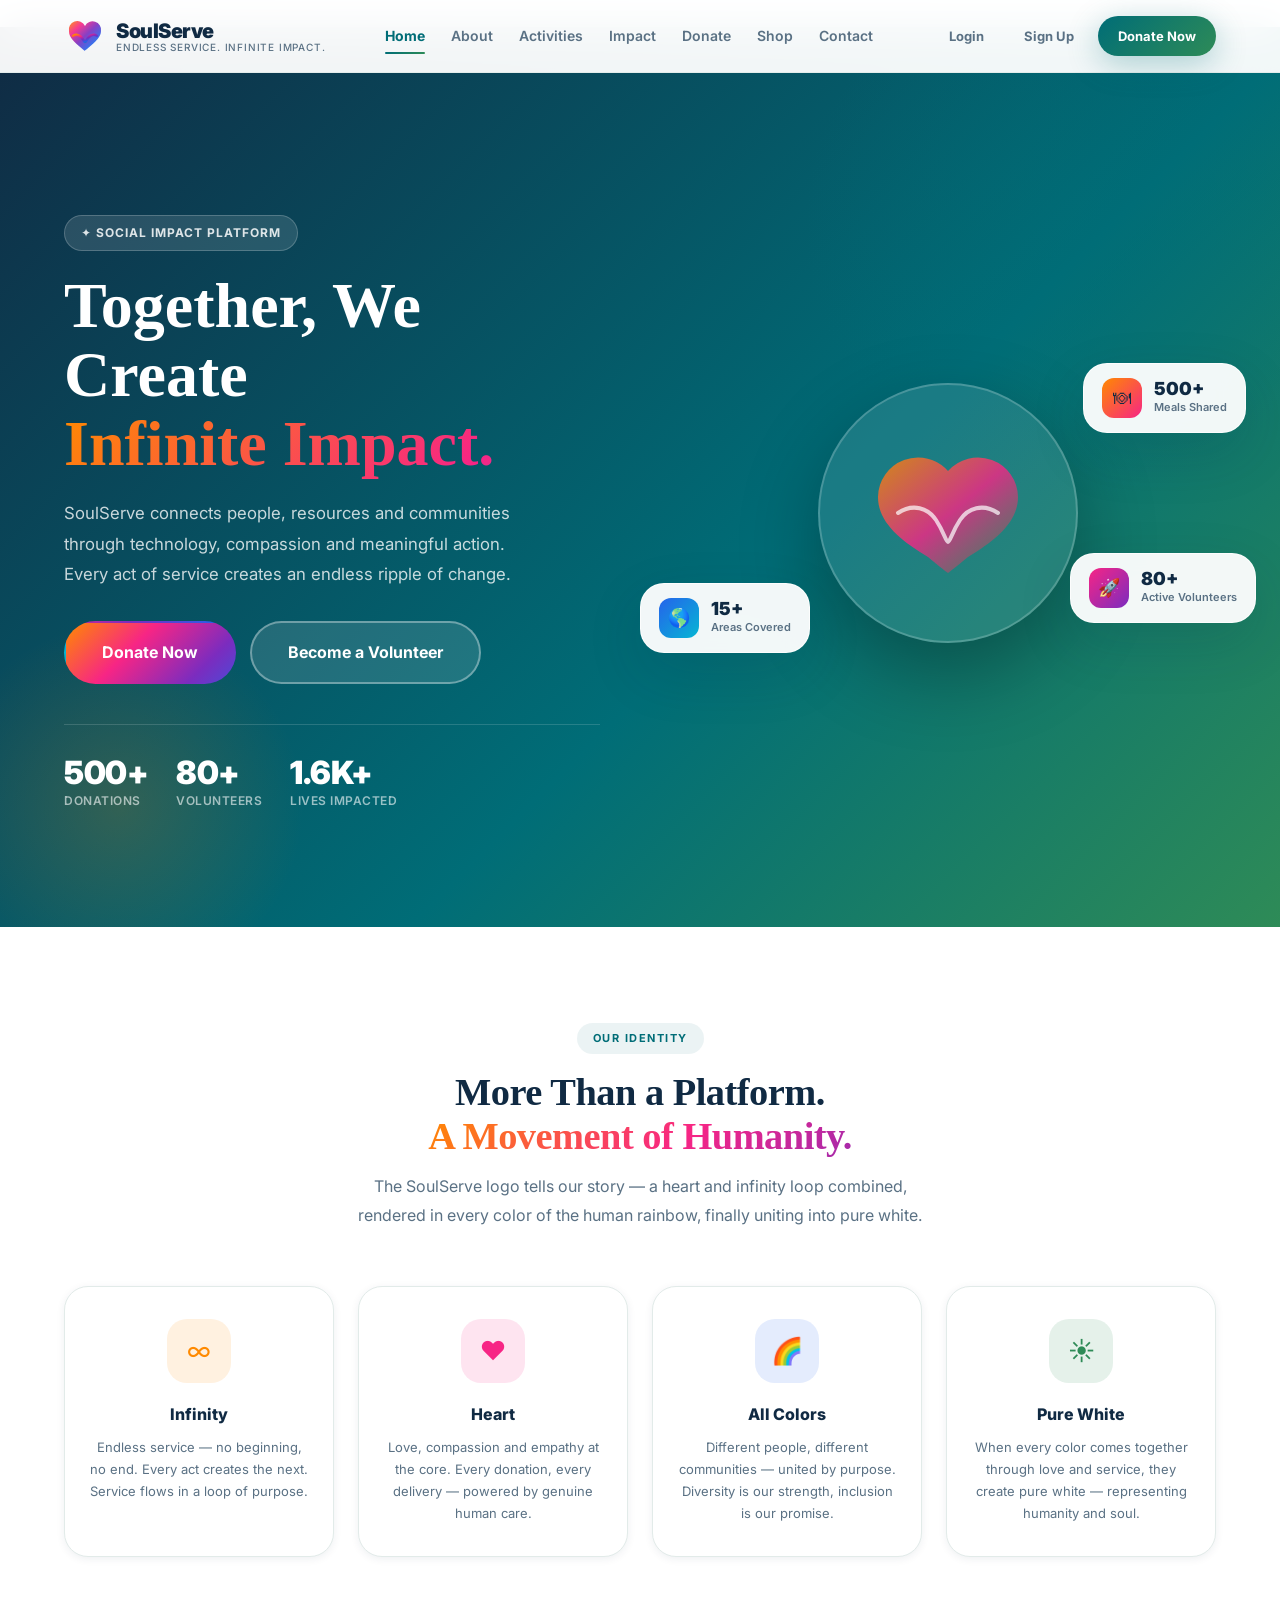
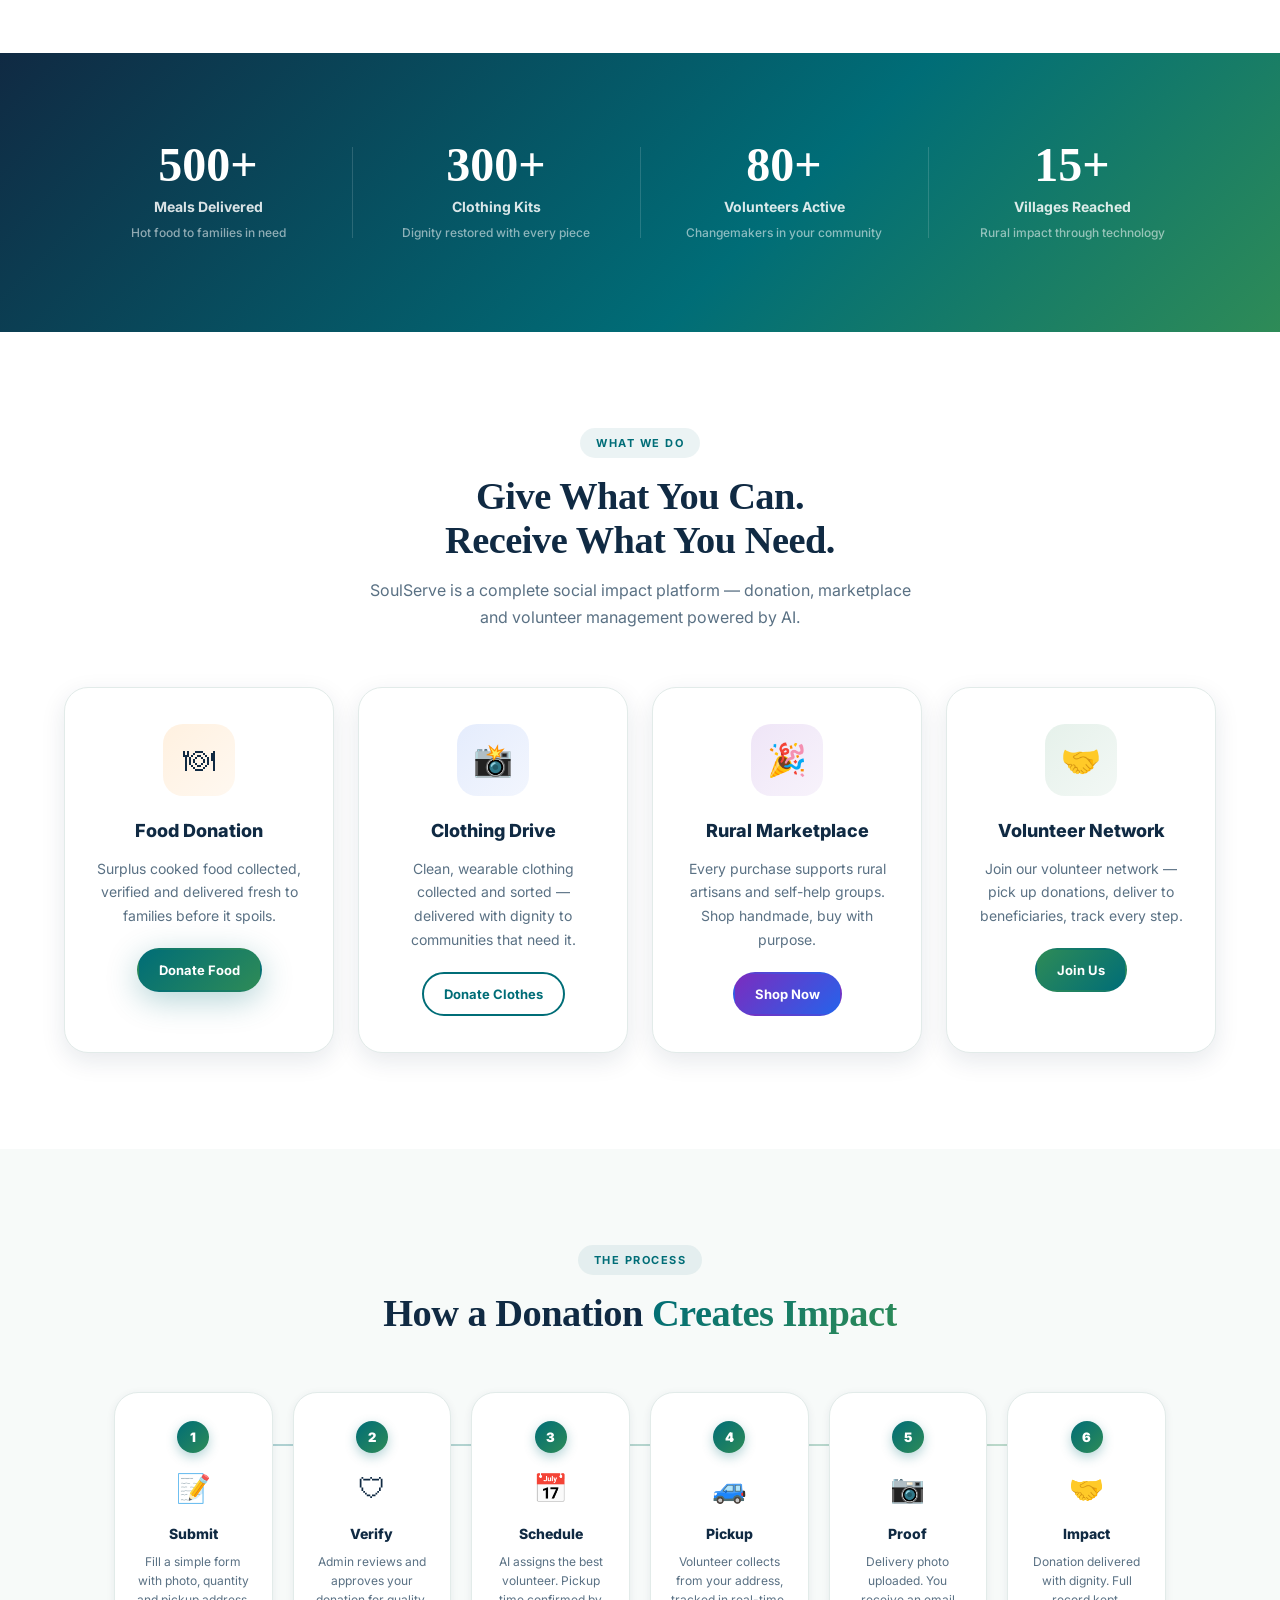
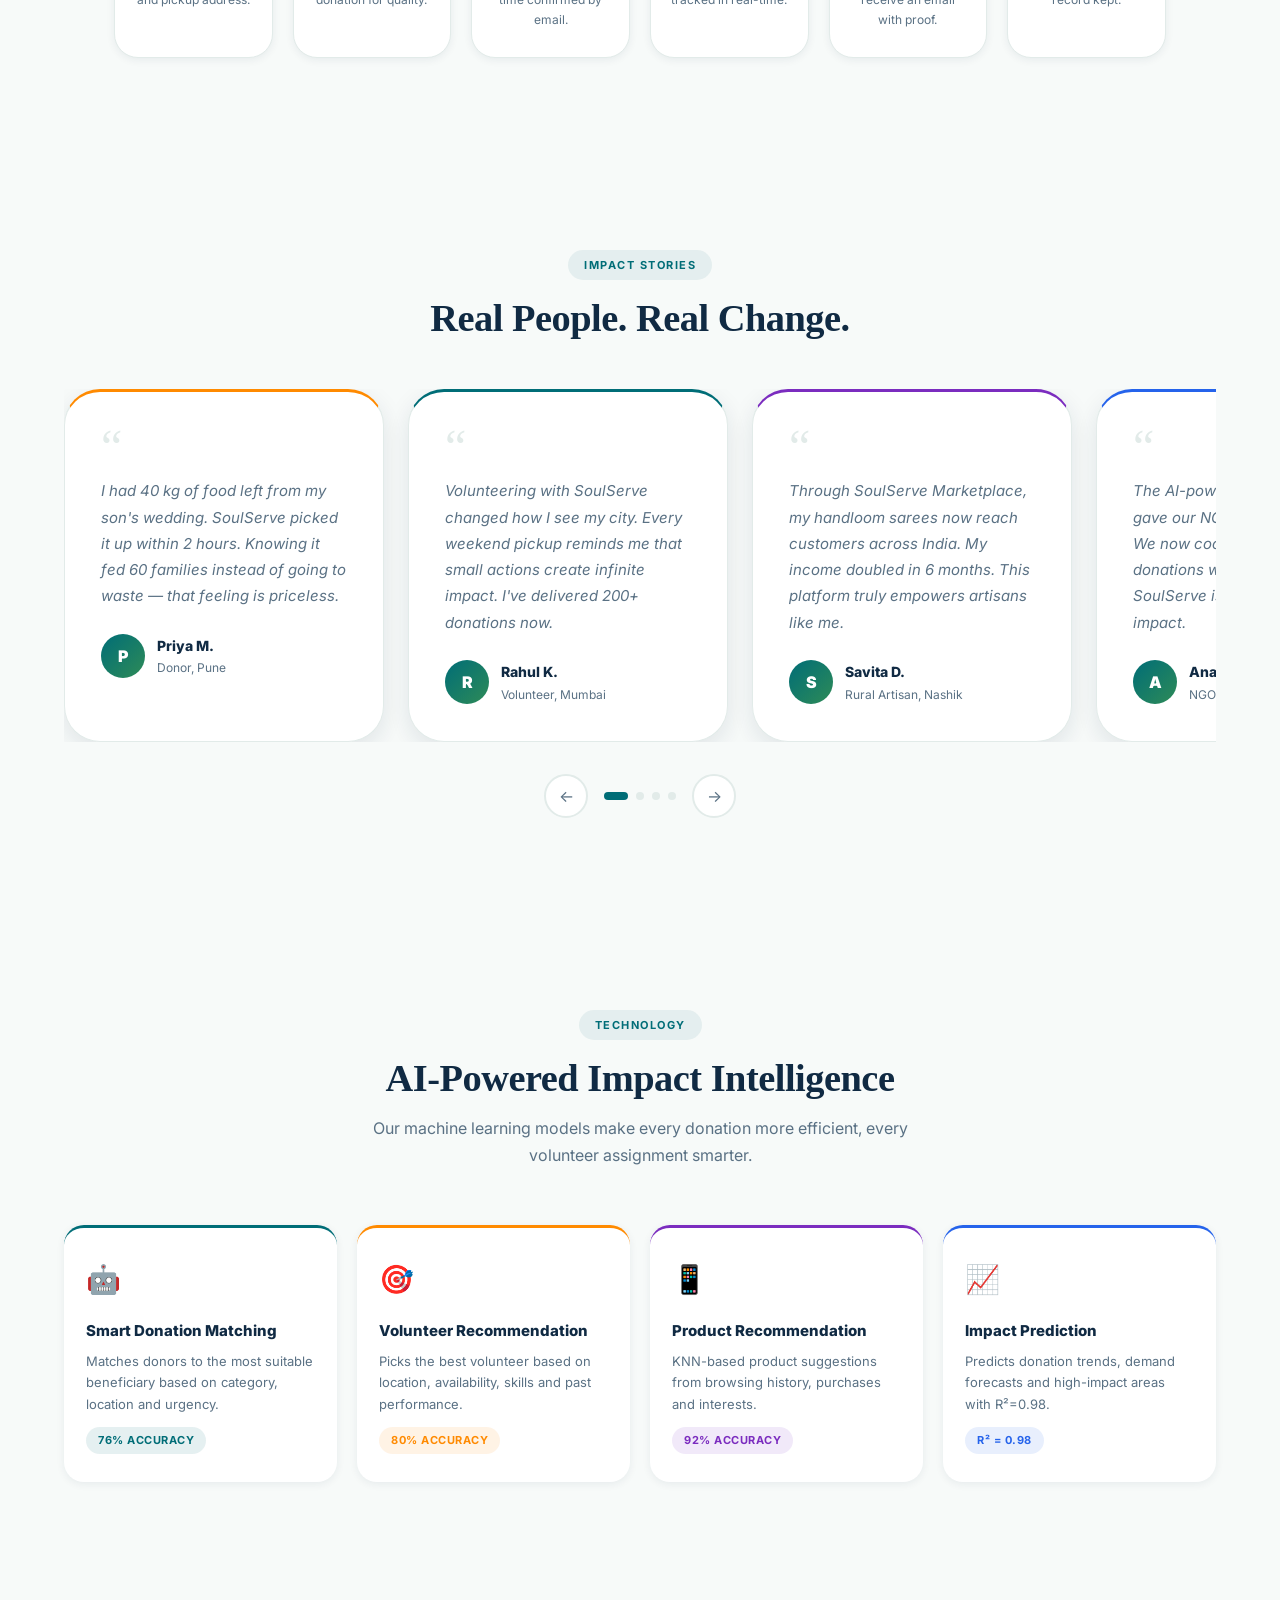
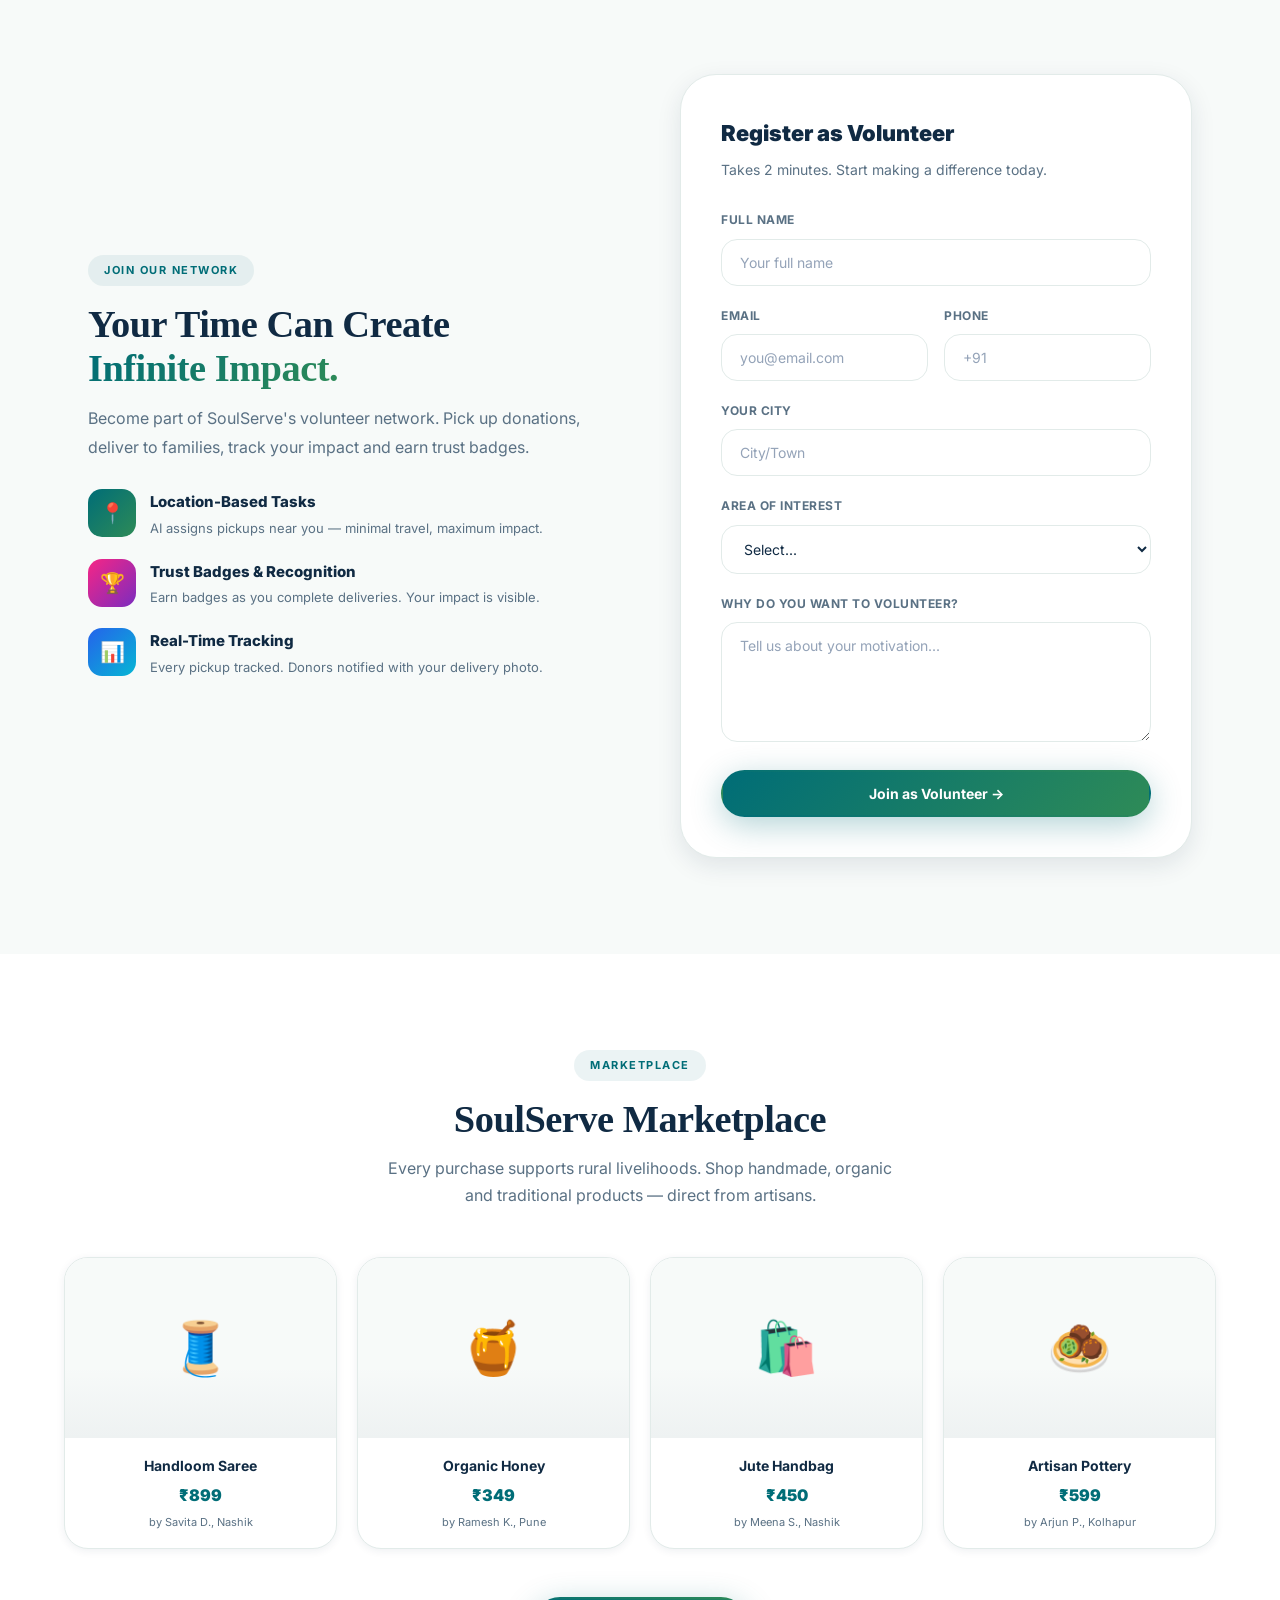
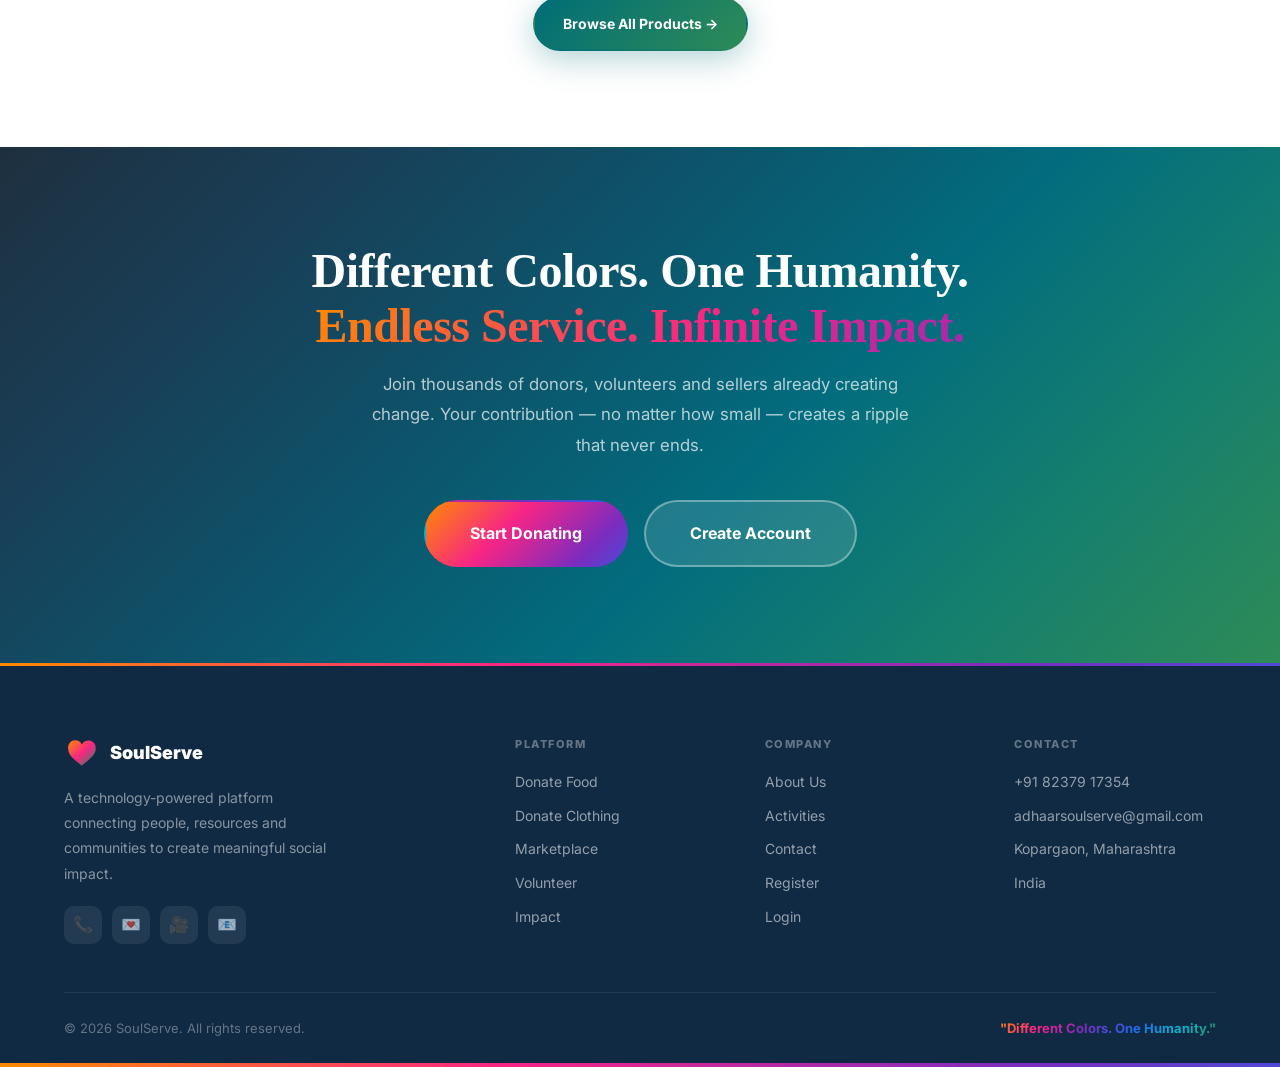
==== commit cb68c5c4: "fix: complete UI/UX overhaul — fix all errors, add animations, unify navbar/footer - style.css: add " ====
--- a/index.html
+++ b/index.html
@@ -1,4 +1,4 @@
-﻿<!DOCTYPE html>
+﻿﻿<!DOCTYPE html>
 <html lang="en">
 <head>
 <meta charset="UTF-8">
@@ -354,8 +354,11 @@
     <span class="section-label reveal">Marketplace</span>
     <h2 class="heading reveal" style="font-size:clamp(1.8rem,3vw,2.6rem);color:var(--navy);margin-bottom:14px">SoulServe Marketplace</h2>
     <p class="reveal" style="color:var(--text-muted);max-width:520px;margin:0 auto 48px">Every purchase supports rural livelihoods. Shop handmade, organic and traditional products — direct from artisans.</p>
-    <div class="product-grid reveal" id="shopPreview">
-      <div style="background:var(--soft-bg);border-radius:20px;height:300px;display:flex;align-items:center;justify-content:center;color:var(--text-muted);font-size:14px;border:1px dashed var(--border)">Loading products...</div>
+    <div class="shop-grid reveal" id="shopPreviewGrid">
+      <a href="shop/shop.php" class="shop-card"><div class="shop-card-img">&#x1F9F5;</div><div class="shop-card-body"><div class="shop-card-name">Handloom Saree</div><div class="shop-card-price">&#8377;899</div><div class="shop-card-seller">by Savita D., Nashik</div></div></a>
+      <a href="shop/shop.php" class="shop-card"><div class="shop-card-img">&#x1F36F;</div><div class="shop-card-body"><div class="shop-card-name">Organic Honey</div><div class="shop-card-price">&#8377;349</div><div class="shop-card-seller">by Ramesh K., Pune</div></div></a>
+      <a href="shop/shop.php" class="shop-card"><div class="shop-card-img">&#x1F6CD;&#xFE0F;</div><div class="shop-card-body"><div class="shop-card-name">Jute Handbag</div><div class="shop-card-price">&#8377;450</div><div class="shop-card-seller">by Meena S., Nashik</div></div></a>
+      <a href="shop/shop.php" class="shop-card"><div class="shop-card-img">&#x1F9C6;</div><div class="shop-card-body"><div class="shop-card-name">Artisan Pottery</div><div class="shop-card-price">&#8377;599</div><div class="shop-card-seller">by Arjun P., Kolhapur</div></div></a>
     </div>
     <a href="shop/shop.php" class="btn btn-primary" style="margin:48px auto 0;display:inline-flex">Browse All Products &#8594;</a>
   </div>
@@ -432,97 +435,6 @@
 </footer>
 
 <script src="js/script.js"></script>
-<script>
-// ── CSRF Injection ──
-fetch('api/get_csrf.php').then(r=>r.json()).then(d=>{
-  document.querySelectorAll('[name="csrf_token"]').forEach(el=>el.value=d.token||'');
-  const volCsrf = document.getElementById('volCsrf');
-  if(volCsrf && d.token) volCsrf.value = d.token;
-}).catch(()=>{});
-
-// ── Navbar scroll ──
-const header = document.getElementById('header');
-window.addEventListener('scroll',()=>header.classList.toggle('scrolled',scrollY>60),{passive:true});
-
-// ── Mobile menu ──
-const menuToggle = document.getElementById('menuToggle');
-const mobileMenu = document.getElementById('mobileMenu');
-if(menuToggle&&mobileMenu){
-  menuToggle.addEventListener('click',()=>{
-    mobileMenu.classList.toggle('show');
-    menuToggle.textContent = mobileMenu.classList.contains('show') ? '✕' : '☰';
-  });
-  mobileMenu.querySelectorAll('.nav-link').forEach(l=>l.addEventListener('click',()=>{
-    mobileMenu.classList.remove('show');
-    menuToggle.textContent='☰';
-  }));
-}
-
-// ── Scroll reveal ──
-const ro = new IntersectionObserver(entries=>{
-  entries.forEach(e=>{if(e.isIntersecting){e.target.classList.add('show');ro.unobserve(e.target)}});
-},{threshold:.12});
-document.querySelectorAll('.reveal,.reveal-l,.reveal-r').forEach(el=>ro.observe(el));
-
-// ── Live stats from API ──
-fetch('api/ai_stats.php').then(r=>r.json()).then(d=>{
-  const anim = (el,target,suffix='')=>{
-    if(!el)return;
-    let start=0,dur=2000,step=dur/60;
-    const timer=setInterval(()=>{
-      start+=target/60;
-      el.textContent=Math.min(Math.floor(start),target)+suffix;
-      if(start>=target)clearInterval(timer);
-    },step);
-  };
-  const fd=d.food_delivered||0, cd=d.cloth_delivered||0, vols=d.volunteers||0;
-  anim(document.getElementById('stat-donations'),fd+cd,'+');
-  anim(document.getElementById('stat-volunteers'),vols,'+');
-  anim(document.getElementById('stat-lives'),Math.round((fd+cd)*3.2),'+');
-  anim(document.getElementById('s1'),fd,'+');
-  anim(document.getElementById('s2'),cd,'+');
-  anim(document.getElementById('s3'),vols,'+');
-  document.getElementById('s4').textContent='15+';
-  anim(document.getElementById('fc-meals'),fd,'+');
-  anim(document.getElementById('fc-vols'),vols,'+');
-}).catch(()=>{
-  ['stat-donations','stat-volunteers','stat-lives','s1','s2','s3'].forEach(id=>{
-    const el=document.getElementById(id);
-    if(el) el.textContent=el.id.includes('vols')||el.id==='s3'?'50+':'100+';
-  });
-});
-
-// ── Volunteer form ──
-document.getElementById('volForm')?.addEventListener('submit',function(e){
-  e.preventDefault();
-  const btn=this.querySelector('button[type=submit]');
-  btn.textContent='Submitting...';btn.disabled=true;
-  fetch('api/volunteer.php',{method:'POST',body:new FormData(this)})
-    .then(()=>{
-      document.getElementById('volSuccess').style.display='block';
-      this.style.display='none';
-    }).catch(()=>{btn.textContent='Join as Volunteer →';btn.disabled=false;});
-});
-
-// ── Stories slider ──
-let sIdx=0;
-const track=document.getElementById('storiesTrack');
-const dots=document.querySelectorAll('#storyDots .slider-dot');
-function goToStory(i){
-  sIdx=i;
-  const w=track?.firstElementChild?.offsetWidth+24||364;
-  if(track) track.style.transform=`translateX(-${i*w}px)`;
-  dots.forEach((d,j)=>d.classList.toggle('active',j===i));
-}
-function slideStories(dir){
-  const max=dots.length-1;
-  sIdx=Math.max(0,Math.min(max,sIdx+dir));
-  goToStory(sIdx);
-}
-setInterval(()=>goToStory((sIdx+1)%dots.length),5000);
-
-// ── Shop preview ──
-fetch('shop/shop.php').catch(()=>{});
-</script>
+
 </body>
 </html>
--- a/css/style.css
+++ b/css/style.css
@@ -1,4 +1,4 @@
-/* SoulServe Premium Design System v3.0 - "Endless Service. Infinite Impact." */
+/* SoulServe Premium Design System v4.0 — "Endless Service. Infinite Impact." */
 @import url('https://fonts.googleapis.com/css2?family=Inter:wght@300;400;500;600;700;800;900&family=Playfair+Display:wght@700;900&display=swap');
 
 :root {
@@ -16,9 +16,13 @@
   --gradient-warm:linear-gradient(135deg,#FF8A00,#F72585);
   --gradient-cool:linear-gradient(135deg,#2563EB,#06B6D4);
   --gradient-hero:linear-gradient(135deg,#102A43 0%,#006D77 60%,#2E8B57 100%);
-}
-
-/* Reset */
+  /* ── Legacy aliases (used in impact.php / activities.php) ── */
+  --accent:#006D77; --accent2:#2E8B57; --bg:#F7FAF9;
+  --muted:#5A7184; --radius:22px;
+  --shadow:0 16px 48px rgba(16,42,67,.11);
+}
+
+/* ═══ RESET ═══ */
 *,*::before,*::after{margin:0;padding:0;box-sizing:border-box}
 html{scroll-behavior:smooth;font-size:16px;-webkit-font-smoothing:antialiased}
 body{font-family:'Inter',system-ui,sans-serif;background:var(--white);color:var(--text);overflow-x:hidden;line-height:1.7}
@@ -29,83 +33,105 @@
 input,textarea,select{font-family:inherit}
 @media(prefers-reduced-motion:reduce){*{animation-duration:.01ms!important;transition-duration:.01ms!important}}
 
-/* Layout */
+/* ═══ LAYOUT ═══ */
 .container{width:100%;max-width:var(--max-w);margin:0 auto;padding:0 24px}
 .container-sm{width:100%;max-width:960px;margin:0 auto;padding:0 24px}
 .section{padding:96px 0}
 .section-sm{padding:64px 0}
-.page-wrap{padding-top:72px}
 .text-center{text-align:center}
 .w-full{width:100%}
 .bg-soft{background:var(--soft-bg)}
 .bg-white{background:#fff}
-
-/* Animations */
-@keyframes fadeUp{from{opacity:0;transform:translateY(30px)}to{opacity:1;transform:none}}
+.how-inner{max-width:1100px;margin:0 auto;padding:0 24px}
+
+/* ═══ KEYFRAME ANIMATIONS ═══ */
+@keyframes fadeUp{from{opacity:0;transform:translateY(36px)}to{opacity:1;transform:none}}
 @keyframes fadeIn{from{opacity:0}to{opacity:1}}
-@keyframes float{0%,100%{transform:translateY(0)}50%{transform:translateY(-10px)}}
+@keyframes float{0%,100%{transform:translateY(0)}50%{transform:translateY(-12px)}}
+@keyframes floatSlow{0%,100%{transform:translateY(0) rotate(0deg)}50%{transform:translateY(-18px) rotate(3deg)}}
 @keyframes gradientShift{0%{background-position:0% 50%}50%{background-position:100% 50%}100%{background-position:0% 50%}}
-@keyframes pulse{0%,100%{box-shadow:0 0 0 0 rgba(0,109,119,.4)}70%{box-shadow:0 0 0 12px rgba(0,109,119,0)}}
-@keyframes slideDown{from{opacity:0;transform:translateY(-10px)}to{opacity:1;transform:none}}
-@keyframes modalIn{from{opacity:0;transform:translateY(20px) scale(.97)}to{opacity:1;transform:none}}
-
-.reveal{opacity:0;transform:translateY(28px);transition:opacity .7s var(--ease),transform .7s var(--ease)}
+@keyframes pulse{0%,100%{box-shadow:0 0 0 0 rgba(0,109,119,.4)}70%{box-shadow:0 0 0 14px rgba(0,109,119,0)}}
+@keyframes slideDown{from{opacity:0;transform:translateY(-14px)}to{opacity:1;transform:none}}
+@keyframes modalIn{from{opacity:0;transform:translateY(24px) scale(.96)}to{opacity:1;transform:none}}
+@keyframes spin{to{transform:rotate(360deg)}}
+@keyframes shimmer{0%{background-position:-200% 0}100%{background-position:200% 0}}
+@keyframes borderGlow{0%,100%{box-shadow:0 0 0 0 rgba(0,109,119,0)}50%{box-shadow:0 0 0 4px rgba(0,109,119,.25)}}
+@keyframes countUp{from{opacity:0;transform:translateY(10px)}to{opacity:1;transform:none}}
+@keyframes rainbowSlide{0%{background-position:0%}100%{background-position:200%}}
+@keyframes heroFloat{0%,100%{transform:translateY(0) scale(1)}50%{transform:translateY(-16px) scale(1.02)}}
+@keyframes blobMove{0%,100%{border-radius:60% 40% 30% 70%/60% 30% 70% 40%;transform:translate(0,0)}33%{border-radius:30% 60% 70% 40%/50% 60% 30% 60%;transform:translate(8px,-12px)}66%{border-radius:20% 60% 60% 40%/70% 30% 50% 60%;transform:translate(-6px,8px)}}
+@keyframes staggerIn{from{opacity:0;transform:translateX(-20px)}to{opacity:1;transform:none}}
+@keyframes scaleIn{from{opacity:0;transform:scale(.8)}to{opacity:1;transform:scale(1)}}
+@keyframes glowPulse{0%,100%{box-shadow:var(--shadow-teal)}50%{box-shadow:0 0 0 8px rgba(0,109,119,.12),var(--shadow-teal)}}
+
+/* ═══ SCROLL REVEAL ═══ */
+.reveal{opacity:0;transform:translateY(32px);transition:opacity .75s var(--ease),transform .75s var(--ease)}
 .reveal.show{opacity:1;transform:none}
-.reveal-l{opacity:0;transform:translateX(-28px);transition:opacity .7s var(--ease),transform .7s var(--ease)}
+.reveal-l{opacity:0;transform:translateX(-36px);transition:opacity .75s var(--ease),transform .75s var(--ease)}
 .reveal-l.show{opacity:1;transform:none}
-.reveal-r{opacity:0;transform:translateX(28px);transition:opacity .7s var(--ease),transform .7s var(--ease)}
+.reveal-r{opacity:0;transform:translateX(36px);transition:opacity .75s var(--ease),transform .75s var(--ease)}
 .reveal-r.show{opacity:1;transform:none}
-
-/* Typography */
+.reveal:nth-child(2){transition-delay:.1s}
+.reveal:nth-child(3){transition-delay:.2s}
+.reveal:nth-child(4){transition-delay:.3s}
+
+/* ═══ TYPOGRAPHY ═══ */
 .gradient-text{background:var(--gradient-brand);background-size:300% 300%;-webkit-background-clip:text;-webkit-text-fill-color:transparent;background-clip:text;animation:gradientShift 6s ease infinite}
 .gradient-text-teal{background:var(--gradient-teal);-webkit-background-clip:text;-webkit-text-fill-color:transparent;background-clip:text}
-.section-label{display:inline-flex;align-items:center;gap:8px;font-size:12px;font-weight:700;text-transform:uppercase;letter-spacing:1.5px;color:var(--teal);background:rgba(0,109,119,.08);padding:6px 16px;border-radius:var(--r-full);margin-bottom:16px}
-
-/* NAVBAR */
-.header{position:fixed;top:0;left:0;right:0;z-index:1000;background:rgba(255,255,255,.95);backdrop-filter:blur(20px);-webkit-backdrop-filter:blur(20px);border-bottom:1px solid rgba(226,235,233,.8);transition:all .3s var(--ease)}
+.heading{font-family:'Playfair Display',serif;font-weight:900;line-height:1.15;letter-spacing:-.5px;color:var(--navy)}
+.section-label{display:inline-flex;align-items:center;gap:8px;font-size:11px;font-weight:700;text-transform:uppercase;letter-spacing:1.5px;color:var(--teal);background:rgba(0,109,119,.08);padding:6px 16px;border-radius:var(--r-full);margin-bottom:16px}
+
+/* ═══ NAVBAR ═══ */
+.header{position:fixed;top:0;left:0;right:0;z-index:1000;background:rgba(255,255,255,.95);backdrop-filter:blur(20px);-webkit-backdrop-filter:blur(20px);border-bottom:1px solid rgba(226,235,233,.8);transition:all .35s var(--ease)}
 .header.scrolled{box-shadow:var(--shadow-md);background:rgba(255,255,255,.98)}
-.header.dark{background:rgba(16,42,67,.95);border-color:rgba(255,255,255,.1)}
-.header.dark .nav-link{color:rgba(255,255,255,.8)}
-.header.dark .nav-link:hover{color:#fff}
-.header.dark .logo-text{color:#fff}
-.nav-container{max-width:var(--max-w);margin:0 auto;padding:0 24px;height:72px;display:flex;align-items:center;justify-content:space-between;gap:24px}
-.logo-box{display:flex;align-items:center;gap:10px;flex-shrink:0}
+.nav-container{max-width:var(--max-w);margin:0 auto;padding:0 24px;height:72px;display:flex;align-items:center;justify-content:space-between;gap:20px}
+.logo-box{display:flex;align-items:center;gap:10px;flex-shrink:0;transition:transform .25s var(--ease)}
+.logo-box:hover{transform:scale(1.03)}
 .logo-mark{width:42px;height:42px;display:flex;align-items:center;justify-content:center;flex-shrink:0}
 .logo-mark svg{width:42px;height:42px}
 .logo-text{font-size:20px;font-weight:900;color:var(--navy);letter-spacing:-.5px;line-height:1}
 .logo-text span{display:block;font-size:10px;font-weight:500;color:var(--text-muted);letter-spacing:.8px;text-transform:uppercase;margin-top:1px}
-.nav{display:flex;align-items:center;gap:4px;flex:1;justify-content:center}
-.nav-link{font-size:14px;font-weight:600;color:var(--text-muted);padding:8px 12px;border-radius:var(--r-sm);transition:all .2s var(--ease);white-space:nowrap}
+.nav{display:flex;align-items:center;gap:2px;flex:1;justify-content:center}
+.nav-link{font-size:14px;font-weight:600;color:var(--text-muted);padding:8px 12px;border-radius:var(--r-sm);transition:all .2s var(--ease);white-space:nowrap;position:relative}
+.nav-link::after{content:'';position:absolute;bottom:2px;left:12px;right:12px;height:2px;background:var(--gradient-teal);border-radius:2px;transform:scaleX(0);transition:transform .25s var(--ease)}
 .nav-link:hover{color:var(--teal);background:rgba(0,109,119,.07)}
+.nav-link:hover::after{transform:scaleX(1)}
 .nav-link.active{color:var(--teal);font-weight:700}
+.nav-link.active::after{transform:scaleX(1)}
 .nav-actions{display:flex;align-items:center;gap:8px;flex-shrink:0}
 .btn-nav{padding:8px 16px;border-radius:var(--r-full);font-size:13px;font-weight:700;color:var(--text-muted);transition:all .2s var(--ease)}
 .btn-nav:hover{color:var(--teal);background:rgba(0,109,119,.07)}
-.btn-nav-primary{padding:9px 20px;border-radius:var(--r-full);font-size:13px;font-weight:700;background:var(--gradient-teal);color:#fff;box-shadow:var(--shadow-teal);transition:all .2s var(--ease)}
-.btn-nav-primary:hover{transform:translateY(-1px);box-shadow:0 8px 24px rgba(0,109,119,.35)}
+.btn-nav-primary{padding:9px 20px;border-radius:var(--r-full);font-size:13px;font-weight:700;background:var(--gradient-teal);color:#fff;box-shadow:var(--shadow-teal);transition:all .25s var(--ease)}
+.btn-nav-primary:hover{transform:translateY(-2px);box-shadow:0 10px 28px rgba(0,109,119,.4)}
 .menu-icon{display:none;font-size:22px;cursor:pointer;color:var(--navy);padding:8px;border-radius:var(--r-sm);transition:all .2s var(--ease)}
 .menu-icon:hover{background:var(--soft-bg)}
 
-/* BUTTONS */
-.btn{display:inline-flex;align-items:center;justify-content:center;gap:8px;padding:13px 28px;border-radius:var(--r-full);font-size:14px;font-weight:700;cursor:pointer;transition:all .25s var(--ease);border:2px solid transparent;white-space:nowrap;text-decoration:none;font-family:inherit}
+/* ═══ MOBILE MENU ═══ */
+@media(max-width:900px){
+  .nav{display:none;position:fixed;top:72px;left:0;right:0;background:rgba(255,255,255,.98);backdrop-filter:blur(20px);flex-direction:column;align-items:stretch;padding:16px;gap:4px;border-bottom:1px solid var(--border);box-shadow:var(--shadow-md);z-index:999;animation:slideDown .3s var(--ease)}
+  .nav.show{display:flex}
+  .nav-link{padding:13px 18px;font-size:15px;border-radius:var(--r-md)}
+  .menu-icon{display:block}
+  .nav-actions{display:none}
+}
+
+/* ═══ BUTTONS ═══ */
+.btn{display:inline-flex;align-items:center;justify-content:center;gap:8px;padding:13px 28px;border-radius:var(--r-full);font-size:14px;font-weight:700;cursor:pointer;transition:all .28s var(--ease);border:2px solid transparent;white-space:nowrap;text-decoration:none;font-family:inherit;position:relative;overflow:hidden}
+.btn::after{content:'';position:absolute;inset:0;background:rgba(255,255,255,.15);opacity:0;transition:opacity .2s}
+.btn:hover::after{opacity:1}
 .btn-primary{background:var(--gradient-teal);color:#fff;box-shadow:var(--shadow-teal)}
-.btn-primary:hover{transform:translateY(-2px);box-shadow:0 12px 40px rgba(0,109,119,.4)}
+.btn-primary:hover{transform:translateY(-2px);box-shadow:0 14px 42px rgba(0,109,119,.42)}
 .btn-secondary{background:#fff;color:var(--teal);border-color:var(--teal)}
 .btn-secondary:hover{background:var(--teal);color:#fff;transform:translateY(-2px)}
-.btn-brand{background:var(--gradient-brand);background-size:200% 200%;color:#fff;animation:gradientShift 4s ease infinite;border-color:transparent}
+.btn-brand{background:var(--gradient-brand);background-size:200% 200%;color:#fff;animation:gradientShift 5s ease infinite;border-color:transparent}
 .btn-brand:hover{transform:translateY(-2px);box-shadow:var(--shadow-lg)}
 .btn-ghost{background:rgba(255,255,255,.12);color:#fff;border-color:rgba(255,255,255,.35)}
-.btn-ghost:hover{background:rgba(255,255,255,.22);border-color:rgba(255,255,255,.6)}
+.btn-ghost:hover{background:rgba(255,255,255,.22);border-color:rgba(255,255,255,.6);transform:translateY(-2px)}
 .btn-sm{padding:9px 20px;font-size:13px}
 .btn-lg{padding:16px 36px;font-size:16px}
 .btn-xl{padding:18px 44px;font-size:16px}
 
-/* CARDS */
-.card{background:#fff;border-radius:var(--r-lg);box-shadow:var(--shadow-md);overflow:hidden;transition:all .3s var(--ease)}
-.card:hover{transform:translateY(-6px);box-shadow:var(--shadow-lg)}
-.card-bordered{border:1px solid var(--border)}
-
-/* BADGES */
+/* ═══ BADGES ═══ */
 .badge{display:inline-flex;align-items:center;gap:4px;padding:4px 12px;border-radius:var(--r-full);font-size:11px;font-weight:700;text-transform:uppercase;letter-spacing:.5px}
 .badge-teal{background:rgba(0,109,119,.1);color:var(--teal)}
 .badge-green{background:rgba(46,139,87,.1);color:var(--green)}
@@ -115,10 +141,390 @@
 .badge-blue{background:rgba(37,99,235,.1);color:var(--blue)}
 .badge-success{background:#d1fae5;color:#065f46}
 
-/* FORMS */
+/* ═══ CARDS ═══ */
+.card{background:#fff;border-radius:var(--r-lg);box-shadow:var(--shadow-md);overflow:hidden;transition:all .3s var(--ease)}
+.card:hover{transform:translateY(-6px);box-shadow:var(--shadow-lg)}
+.card-bordered{border:1px solid var(--border)}
+
+/* ═══ FORMS ═══ */
 .form-group{margin-bottom:20px}
 .form-label{display:block;font-size:12px;font-weight:700;color:var(--text-muted);margin-bottom:8px;text-transform:uppercase;letter-spacing:.5px}
-.form-input,.form-select,.form-textarea{width:100%;padding:14px 18px;border:1.5px solid var(--border);border-radius:var(--r-md);font-size:14px;font-family:inherit;color:var(--text);background:#fff;transition:all .2s var(--ease);outline:none}
-.form-input:focus,.form-select:focus,.form-textarea:focus{border-color:var(--teal);box-shadow:0 0 0 3px rgba(0,109,119,.12)}
+.form-input,.form-select,.form-textarea{width:100%;padding:14px 18px;border:1.5px solid var(--border);border-radius:var(--r-md);font-size:14px;font-family:inherit;color:var(--text);background:#fff;transition:all .25s var(--ease);outline:none}
+.form-input:focus,.form-select:focus,.form-textarea:focus{border-color:var(--teal);box-shadow:0 0 0 4px rgba(0,109,119,.1);transform:translateY(-1px)}
 .form-input::placeholder,.form-textarea::placeholder{color:var(--text-light)}
 .form-textarea{resize:vertical;min-height:120px}
+
+/* ═══ PAGE HERO (inner pages) ═══ */
+.page-hero{background:var(--gradient-hero);padding:140px 0 80px;text-align:center;position:relative;overflow:hidden}
+.page-hero::before{content:'';position:absolute;inset:0;background:url("data:image/svg+xml,%3Csvg width='60' height='60' viewBox='0 0 60 60' xmlns='http://www.w3.org/2000/svg'%3E%3Cg fill='none'%3E%3Cg fill='%23ffffff' fill-opacity='0.03'%3E%3Cpath d='M36 34v-4h-2v4h-4v2h4v4h2v-4h4v-2h-4z'/%3E%3C/g%3E%3C/g%3E%3C/svg%3E");pointer-events:none}
+.page-hero::after{content:'';position:absolute;width:500px;height:500px;background:radial-gradient(circle,rgba(255,255,255,.08),transparent 65%);top:-100px;right:-100px;border-radius:50%;animation:float 8s ease-in-out infinite;pointer-events:none}
+.page-hero-blob{position:absolute;width:400px;height:400px;border-radius:50%;background:radial-gradient(circle,rgba(255,138,0,.15),transparent 70%);bottom:-120px;left:-80px;animation:float 11s ease-in-out infinite reverse;pointer-events:none}
+
+/* ═══ HERO SECTION (homepage) ═══ */
+.hero{min-height:100vh;display:flex;align-items:center;position:relative;overflow:hidden;background:var(--gradient-hero);padding-top:72px}
+.hero-glow{position:absolute;width:600px;height:600px;background:radial-gradient(circle,rgba(0,109,119,.35),transparent 65%);top:-100px;right:-100px;border-radius:50%;animation:float 12s ease-in-out infinite;pointer-events:none}
+.hero-glow2{position:absolute;width:400px;height:400px;background:radial-gradient(circle,rgba(255,138,0,.18),transparent 65%);bottom:-80px;left:-80px;border-radius:50%;animation:float 9s ease-in-out infinite reverse;pointer-events:none}
+.hero-inner{max-width:var(--max-w);margin:0 auto;padding:80px 24px;display:grid;grid-template-columns:1fr 1fr;gap:80px;align-items:center;position:relative;z-index:1;width:100%}
+.hero-badge{display:inline-flex;align-items:center;gap:8px;font-size:12px;font-weight:700;text-transform:uppercase;letter-spacing:1px;color:rgba(255,255,255,.85);background:rgba(255,255,255,.12);border:1px solid rgba(255,255,255,.2);padding:7px 16px;border-radius:var(--r-full);margin-bottom:20px;animation:fadeUp .6s ease .1s both}
+.hero-headline{font-family:'Playfair Display',serif;font-size:clamp(2.6rem,5vw,4rem);font-weight:900;color:#fff;line-height:1.08;margin-bottom:20px;animation:fadeUp .7s ease .2s both}
+.hero-headline .highlight{background:linear-gradient(135deg,#FF8A00,#F72585,#06B6D4);-webkit-background-clip:text;-webkit-text-fill-color:transparent;background-clip:text;background-size:200%;animation:gradientShift 4s ease infinite}
+.hero-sub{font-size:1.05rem;color:rgba(255,255,255,.78);max-width:480px;line-height:1.8;margin-bottom:32px;animation:fadeUp .75s ease .3s both}
+.hero-ctas{display:flex;gap:14px;flex-wrap:wrap;animation:fadeUp .8s ease .4s both}
+.hero-stats{display:flex;gap:28px;margin-top:40px;padding-top:32px;border-top:1px solid rgba(255,255,255,.15);animation:fadeUp .85s ease .5s both;flex-wrap:wrap}
+.hero-stat{display:flex;flex-direction:column;gap:2px}
+.hero-stat-num{font-size:2rem;font-weight:900;color:#fff;line-height:1;letter-spacing:-.5px}
+.hero-stat-label{font-size:12px;font-weight:600;color:rgba(255,255,255,.6);text-transform:uppercase;letter-spacing:.5px}
+
+/* ═══ HERO VISUAL / FLOATING CARDS ═══ */
+.hero-visual{position:relative;display:flex;align-items:center;justify-content:center;animation:fadeIn .9s ease .3s both}
+.hero-img-placeholder{width:260px;height:260px;border-radius:50%;background:rgba(255,255,255,.1);border:2px solid rgba(255,255,255,.2);display:flex;align-items:center;justify-content:center;animation:heroFloat 7s ease-in-out infinite;box-shadow:0 30px 80px rgba(0,0,0,.3)}
+.floating-card{position:absolute;background:rgba(255,255,255,.95);backdrop-filter:blur(12px);border-radius:var(--r-lg);padding:14px 18px;display:flex;align-items:center;gap:12px;box-shadow:var(--shadow-lg);min-width:160px;border:1px solid rgba(255,255,255,.8)}
+.fc1{top:-20px;right:-30px;animation:float 5s ease-in-out infinite}
+.fc2{bottom:20px;right:-40px;animation:float 6s ease-in-out infinite .5s}
+.fc3{bottom:-10px;left:-40px;animation:float 7s ease-in-out infinite 1s}
+.fc-icon{width:40px;height:40px;border-radius:12px;background:linear-gradient(135deg,#FF8A00,#F72585);display:flex;align-items:center;justify-content:center;font-size:18px;flex-shrink:0}
+.fc-num{font-size:18px;font-weight:900;color:var(--navy);line-height:1}
+.fc-lbl{font-size:11px;color:var(--text-muted);font-weight:600}
+
+/* ═══ BRAND STORY / PILLARS ═══ */
+.brand-pillars{display:grid;grid-template-columns:repeat(4,1fr);gap:24px;margin-top:56px}
+.pillar{background:#fff;border-radius:var(--r-lg);padding:32px 24px;text-align:center;box-shadow:var(--shadow-sm);border:1px solid var(--border);transition:all .35s var(--ease)}
+.pillar:hover{transform:translateY(-8px);box-shadow:var(--shadow-md)}
+.pillar-icon{width:64px;height:64px;border-radius:20px;display:flex;align-items:center;justify-content:center;font-size:26px;margin:0 auto 18px;transition:transform .3s var(--ease)}
+.pillar:hover .pillar-icon{transform:scale(1.1) rotate(6deg)}
+.pillar-icon.orange{background:rgba(255,138,0,.12);color:var(--orange)}
+.pillar-icon.pink{background:rgba(247,37,133,.12);color:var(--pink)}
+.pillar-icon.blue{background:rgba(37,99,235,.12);color:var(--blue)}
+.pillar-icon.green{background:rgba(46,139,87,.12);color:var(--green)}
+.pillar h3{font-size:16px;font-weight:800;color:var(--navy);margin-bottom:8px}
+.pillar p{font-size:13px;color:var(--text-muted);line-height:1.7}
+
+/* ═══ IMPACT STRIP ═══ */
+.impact-strip{background:var(--gradient-hero);padding:64px 0;overflow:hidden}
+.stats-row{display:grid;grid-template-columns:repeat(4,1fr);gap:0}
+.stat-item{text-align:center;padding:24px 20px;position:relative}
+.stat-item+.stat-item::before{content:'';position:absolute;left:0;top:20%;bottom:20%;width:1px;background:rgba(255,255,255,.15)}
+.stat-num{display:block;font-size:clamp(2.2rem,4vw,3rem);font-weight:900;color:#fff;line-height:1;margin-bottom:6px;font-family:'Playfair Display',serif}
+.stat-label{display:block;font-size:14px;font-weight:700;color:rgba(255,255,255,.85);margin-bottom:4px}
+.stat-desc{display:block;font-size:12px;color:rgba(255,255,255,.55);font-weight:500}
+
+/* ═══ HOW IT WORKS — STEPS ═══ */
+.steps-grid{display:grid;grid-template-columns:repeat(6,1fr);gap:20px;margin-top:56px;position:relative}
+.steps-grid::before{content:'';position:absolute;top:52px;left:calc(100%/12);right:calc(100%/12);height:2px;background:linear-gradient(90deg,var(--teal),var(--green));z-index:0;opacity:.3}
+.step{background:#fff;border-radius:var(--r-lg);padding:28px 18px;text-align:center;box-shadow:var(--shadow-sm);border:1px solid var(--border);position:relative;z-index:1;transition:all .35s var(--ease)}
+.step:hover{transform:translateY(-8px);box-shadow:var(--shadow-md);border-color:var(--teal)}
+.step-num{width:32px;height:32px;border-radius:50%;background:var(--gradient-teal);color:#fff;font-size:13px;font-weight:900;display:flex;align-items:center;justify-content:center;margin:0 auto 12px;box-shadow:0 4px 12px rgba(0,109,119,.3)}
+.step-icon{font-size:28px;margin-bottom:10px;display:block;transition:transform .3s var(--ease)}
+.step:hover .step-icon{transform:scale(1.2) rotate(-5deg)}
+.step h4{font-size:14px;font-weight:800;color:var(--navy);margin-bottom:6px}
+.step p{font-size:12px;color:var(--text-muted);line-height:1.6}
+
+/* ═══ STORIES SLIDER ═══ */
+.stories-section{padding:96px 0;background:var(--soft-bg);overflow:hidden}
+.stories-track{display:flex;gap:24px;transition:transform .5s var(--ease);will-change:transform}
+.story-card{background:#fff;border-radius:var(--r-xl);padding:36px;flex:0 0 320px;box-shadow:var(--shadow-md);border:1px solid var(--border);position:relative;transition:all .35s var(--ease)}
+.story-card:hover{transform:translateY(-6px);box-shadow:var(--shadow-lg)}
+.story-card::before{content:'';position:absolute;inset:0;border-radius:var(--r-xl);background:var(--gradient-brand);background-size:200%;opacity:0;transition:opacity .3s var(--ease);z-index:0}
+.story-card.c1{border-top:3px solid var(--orange)}
+.story-card.c2{border-top:3px solid var(--teal)}
+.story-card.c3{border-top:3px solid var(--purple)}
+.story-card.c4{border-top:3px solid var(--blue)}
+.story-quote{font-size:48px;color:var(--border);line-height:.8;margin-bottom:12px;font-family:'Playfair Display',serif;position:relative;z-index:1}
+.story-text{font-size:15px;color:var(--text-muted);line-height:1.75;margin-bottom:24px;font-style:italic;position:relative;z-index:1}
+.story-author{display:flex;align-items:center;gap:12px;position:relative;z-index:1}
+.story-avatar{width:44px;height:44px;border-radius:50%;background:var(--gradient-teal);color:#fff;font-size:16px;font-weight:900;display:flex;align-items:center;justify-content:center;flex-shrink:0}
+.story-name{font-size:14px;font-weight:800;color:var(--navy)}
+.story-role{font-size:12px;color:var(--text-muted);margin-top:1px}
+.slider-controls{display:flex;align-items:center;justify-content:center;gap:16px;margin-top:32px}
+.slider-btn{width:44px;height:44px;border-radius:50%;border:2px solid var(--border);background:#fff;font-size:16px;color:var(--text-muted);display:flex;align-items:center;justify-content:center;cursor:pointer;transition:all .2s var(--ease)}
+.slider-btn:hover{border-color:var(--teal);color:var(--teal);transform:scale(1.1)}
+.slider-dots{display:flex;gap:8px}
+.slider-dot{width:8px;height:8px;border-radius:50%;background:var(--border);cursor:pointer;transition:all .25s var(--ease)}
+.slider-dot.active{background:var(--teal);width:24px;border-radius:4px}
+
+/* ═══ VOLUNTEER SECTION ═══ */
+.volunteer-section{padding:96px 0;background:var(--soft-bg)}
+.volunteer-inner{display:grid;grid-template-columns:1fr 1fr;gap:80px;align-items:center;max-width:var(--max-w);margin:0 auto;padding:0 24px}
+.volunteer-features{display:flex;flex-direction:column;gap:20px;margin-top:28px}
+.vf-item{display:flex;align-items:flex-start;gap:14px}
+.vf-icon{width:48px;height:48px;border-radius:14px;background:linear-gradient(135deg,var(--teal),var(--green));display:flex;align-items:center;justify-content:center;font-size:20px;flex-shrink:0;transition:transform .3s var(--ease)}
+.vf-item:hover .vf-icon{transform:scale(1.1) rotate(-5deg)}
+.vf-title{font-size:15px;font-weight:800;color:var(--navy);margin-bottom:3px}
+.vf-desc{font-size:13px;color:var(--text-muted);line-height:1.6}
+.vol-form{background:#fff;border-radius:var(--r-xl);padding:40px;box-shadow:var(--shadow-md);border:1px solid var(--border)}
+.vol-form h3{font-size:22px;font-weight:900;color:var(--navy);margin-bottom:6px}
+.vol-form .sub{font-size:14px;color:var(--text-muted);margin-bottom:28px}
+
+/* ═══ DONATE TABS ═══ */
+.donate-tab-bar{display:flex;gap:12px;margin-bottom:28px;background:var(--soft-bg);padding:6px;border-radius:var(--r-lg);border:1px solid var(--border)}
+.donate-tab{flex:1;padding:13px 20px;border-radius:var(--r-md);font-size:14px;font-weight:700;color:var(--text-muted);cursor:pointer;text-align:center;transition:all .3s var(--ease)}
+.donate-tab.active{background:#fff;color:var(--teal);box-shadow:var(--shadow-sm)}
+.donate-tab:hover:not(.active){color:var(--navy);background:rgba(255,255,255,.6)}
+.login-gate{display:flex;align-items:center;justify-content:space-between;gap:20px;background:linear-gradient(135deg,rgba(0,109,119,.06),rgba(46,139,87,.04));border:1px solid rgba(0,109,119,.15);border-radius:var(--r-lg);padding:20px 24px;margin-bottom:24px;flex-wrap:wrap}
+.login-gate strong{font-size:15px;font-weight:800;color:var(--navy)}
+.login-gate p{font-size:13px;color:var(--text-muted)}
+.upload-zone{display:block;border:2px dashed var(--border);border-radius:var(--r-lg);padding:32px;text-align:center;cursor:pointer;transition:all .25s var(--ease);background:var(--soft-bg)}
+.upload-zone:hover{border-color:var(--teal);background:rgba(0,109,119,.04)}
+.upload-icon{font-size:32px;margin-bottom:10px;display:block}
+
+/* ═══ CONTACT LAYOUT ═══ */
+.contact-layout{display:grid;grid-template-columns:420px 1fr;gap:40px;align-items:start}
+.contact-info-card{background:var(--gradient-hero);border-radius:var(--r-xl);padding:44px 36px;color:#fff;position:relative;overflow:hidden}
+.contact-info-card::before{content:'';position:absolute;right:-60px;top:-60px;width:240px;height:240px;border-radius:50%;background:rgba(255,255,255,.06)}
+.contact-info-card h3{font-size:22px;font-weight:900;margin-bottom:6px}
+.contact-info-card .sub{font-size:14px;color:rgba(255,255,255,.65);margin-bottom:32px}
+.contact-details{display:flex;flex-direction:column;gap:20px}
+.cd-item{display:flex;align-items:flex-start;gap:14px}
+.cd-icon{width:44px;height:44px;border-radius:12px;background:rgba(255,255,255,.12);display:flex;align-items:center;justify-content:center;font-size:18px;flex-shrink:0}
+.cd-text{display:flex;flex-direction:column;gap:2px}
+.cd-text strong{font-size:12px;font-weight:700;color:rgba(255,255,255,.55);text-transform:uppercase;letter-spacing:.5px}
+.cd-text a,.cd-text p,.cd-text span{font-size:14px;color:rgba(255,255,255,.9);font-weight:600;text-decoration:none}
+.contact-form-card{background:#fff;border-radius:var(--r-xl);padding:44px;box-shadow:var(--shadow-md);border:1px solid var(--border)}
+
+/* ═══ FAQ ═══ */
+.faq-section{margin-top:0}
+.faq-item{border:1px solid var(--border);border-radius:var(--r-lg);margin-bottom:12px;overflow:hidden;transition:all .3s var(--ease);background:#fff}
+.faq-item.open{box-shadow:var(--shadow-md);border-color:rgba(0,109,119,.25)}
+.faq-q{display:flex;align-items:center;justify-content:space-between;padding:20px 24px;cursor:pointer;font-size:15px;font-weight:700;color:var(--navy);gap:16px;transition:background .2s var(--ease)}
+.faq-q:hover{background:var(--soft-bg)}
+.faq-item.open .faq-q{background:linear-gradient(135deg,rgba(0,109,119,.04),rgba(46,139,87,.03));color:var(--teal)}
+.faq-chevron{font-size:20px;flex-shrink:0;transition:transform .3s var(--ease);color:var(--text-muted);line-height:1}
+.faq-item.open .faq-chevron{transform:rotate(180deg);color:var(--teal)}
+.faq-a{max-height:0;overflow:hidden;transition:max-height .4s var(--ease),padding .3s var(--ease);font-size:14px;color:var(--text-muted);line-height:1.75;padding:0 24px}
+.faq-item.open .faq-a{max-height:300px;padding:0 24px 20px}
+
+/* ═══ ABOUT PAGE — MISSION/VISION ═══ */
+.vm-grid{display:grid;grid-template-columns:1fr 1fr;gap:28px}
+.vm-card{border-radius:var(--r-xl);padding:44px;position:relative;overflow:hidden;transition:all .35s var(--ease)}
+.vm-card:hover{transform:translateY(-6px);box-shadow:var(--shadow-lg)}
+.vm-card.mission{background:linear-gradient(135deg,rgba(0,109,119,.06),rgba(46,139,87,.04));border:1px solid rgba(0,109,119,.18)}
+.vm-card.vision{background:linear-gradient(135deg,rgba(255,138,0,.06),rgba(247,37,133,.04));border:1px solid rgba(255,138,0,.18)}
+.vm-icon{font-size:40px;margin-bottom:16px;display:block}
+.vm-card h3{font-size:22px;font-weight:900;color:var(--navy);margin-bottom:12px}
+.vm-card p{font-size:15px;color:var(--text-muted);line-height:1.8}
+
+/* ═══ ABOUT PAGE — VALUES ═══ */
+.values-grid{display:grid;grid-template-columns:repeat(3,1fr);gap:24px}
+.value-card{background:#fff;border-radius:var(--r-lg);padding:32px;box-shadow:var(--shadow-sm);border:1px solid var(--border);transition:all .35s var(--ease)}
+.value-card:hover{transform:translateY(-6px);box-shadow:var(--shadow-md)}
+.value-icon{width:56px;height:56px;border-radius:16px;display:flex;align-items:center;justify-content:center;font-size:24px;margin-bottom:16px;transition:transform .3s var(--ease)}
+.value-card:hover .value-icon{transform:scale(1.12) rotate(6deg)}
+.value-card h4{font-size:16px;font-weight:800;color:var(--navy);margin-bottom:8px}
+.value-card p{font-size:13px;color:var(--text-muted);line-height:1.7}
+
+/* ═══ SHOP PREVIEW ═══ */
+.shop-grid{display:grid;grid-template-columns:repeat(4,1fr);gap:20px;margin-top:0}
+.shop-card{background:#fff;border-radius:var(--r-lg);overflow:hidden;box-shadow:var(--shadow-sm);border:1px solid var(--border);transition:all .35s var(--ease)}
+.shop-card:hover{transform:translateY(-8px);box-shadow:var(--shadow-lg)}
+.shop-card-img{height:180px;background:var(--soft-bg);display:flex;align-items:center;justify-content:center;font-size:48px;position:relative;overflow:hidden}
+.shop-card-img::after{content:'';position:absolute;inset:0;background:linear-gradient(180deg,transparent 60%,rgba(16,42,67,.04));pointer-events:none}
+.shop-card-body{padding:16px}
+.shop-card-name{font-size:14px;font-weight:700;color:var(--navy);margin-bottom:4px;white-space:nowrap;overflow:hidden;text-overflow:ellipsis}
+.shop-card-price{font-size:16px;font-weight:900;color:var(--teal)}
+.shop-card-seller{font-size:11px;color:var(--text-muted);margin-top:4px}
+.shop-badge-new{position:absolute;top:12px;left:12px;background:var(--gradient-warm);color:#fff;font-size:10px;font-weight:800;padding:4px 10px;border-radius:var(--r-full);text-transform:uppercase;letter-spacing:.5px}
+
+/* ═══ FOOTER ═══ */
+.footer{background:var(--navy);padding:72px 0 0;position:relative;overflow:hidden}
+.footer::before{content:'';position:absolute;top:0;left:0;right:0;height:3px;background:var(--gradient-brand);background-size:200%;animation:gradientShift 4s ease infinite}
+.footer-grid{display:grid;grid-template-columns:2fr 1fr 1fr 1fr;gap:48px;margin-bottom:48px}
+.footer-brand p{font-size:14px;color:rgba(255,255,255,.5);line-height:1.8;max-width:280px}
+.footer-socials{display:flex;gap:10px;margin-top:20px}
+.social-btn{width:38px;height:38px;border-radius:10px;background:rgba(255,255,255,.08);display:flex;align-items:center;justify-content:center;color:rgba(255,255,255,.6);font-size:16px;transition:all .25s var(--ease);text-decoration:none}
+.social-btn:hover{background:var(--teal);color:#fff;transform:translateY(-2px)}
+.footer h4{font-size:11px;font-weight:800;color:rgba(255,255,255,.35);text-transform:uppercase;letter-spacing:1.5px;margin-bottom:16px}
+.footer-links{display:flex;flex-direction:column;gap:10px}
+.footer-links a{font-size:14px;color:rgba(255,255,255,.55);transition:color .2s var(--ease);text-decoration:none}
+.footer-links a:hover{color:#fff}
+.footer-bottom{border-top:1px solid rgba(255,255,255,.08);padding:24px 0;display:flex;align-items:center;justify-content:space-between;flex-wrap:wrap;gap:12px}
+.footer-bottom p{font-size:13px;color:rgba(255,255,255,.35)}
+.footer-rainbow{height:4px;background:var(--gradient-brand);background-size:200%;animation:rainbowSlide 3s linear infinite;margin-top:0}
+
+/* ═══ AUTH PAGES ═══ */
+.auth-body{min-height:100vh;background:var(--gradient-hero);display:flex;align-items:center;justify-content:center;padding:24px;font-family:'Inter',sans-serif}
+.auth-card{background:#fff;border-radius:var(--r-xl);padding:52px 44px;width:100%;max-width:440px;box-shadow:var(--shadow-xl);animation:modalIn .5s ease}
+.auth-logo{text-align:center;margin-bottom:32px}
+.auth-logo .logo-mark{margin:0 auto 12px}
+.auth-title{font-size:26px;font-weight:900;color:var(--navy);text-align:center;margin-bottom:6px;font-family:'Playfair Display',serif}
+.auth-sub{font-size:14px;color:var(--text-muted);text-align:center;margin-bottom:32px}
+.auth-divider{display:flex;align-items:center;gap:16px;margin:24px 0;color:var(--text-light);font-size:12px;font-weight:600}
+.auth-divider::before,.auth-divider::after{content:'';flex:1;height:1px;background:var(--border)}
+.auth-footer{text-align:center;margin-top:24px;font-size:14px;color:var(--text-muted)}
+.auth-footer a{color:var(--teal);font-weight:700}
+.auth-footer a:hover{text-decoration:underline}
+.btn-google{display:flex;align-items:center;justify-content:center;gap:12px;width:100%;padding:13px;border:1.5px solid var(--border);border-radius:var(--r-md);background:#fff;font-size:14px;font-weight:600;color:var(--navy);cursor:pointer;transition:all .25s var(--ease);font-family:inherit}
+.btn-google:hover{border-color:var(--teal);box-shadow:var(--shadow-sm);transform:translateY(-1px)}
+.alert{padding:14px 18px;border-radius:var(--r-md);font-size:14px;font-weight:600;margin-bottom:20px;display:flex;align-items:center;gap:10px}
+.alert-success{background:#d1fae5;color:#065f46;border:1px solid #a7f3d0}
+.alert-error{background:#fee2e2;color:#991b1b;border:1px solid #fca5a5}
+.alert-info{background:rgba(0,109,119,.08);color:var(--teal);border:1px solid rgba(0,109,119,.2)}
+.form-input-icon{position:relative}
+.form-input-icon .form-input{padding-left:44px}
+.form-input-icon .input-icon{position:absolute;left:14px;top:50%;transform:translateY(-50%);font-size:16px;pointer-events:none}
+.password-toggle{position:absolute;right:14px;top:50%;transform:translateY(-50%);cursor:pointer;font-size:14px;color:var(--text-muted);background:none;border:none;padding:4px}
+
+/* ═══ AUTH 2-PANEL LAYOUT ═══ */
+.auth-page{min-height:100vh;display:grid;grid-template-columns:1fr 1fr}
+.auth-brand{background:var(--gradient-hero);padding:56px 52px;display:flex;flex-direction:column;justify-content:center;position:relative;overflow:hidden}
+.auth-brand::before{content:'';position:absolute;width:500px;height:500px;border-radius:50%;background:rgba(255,255,255,.04);top:-160px;right:-160px;pointer-events:none}
+.auth-brand::after{content:'';position:absolute;width:300px;height:300px;border-radius:50%;background:rgba(255,138,0,.08);bottom:-80px;left:-80px;pointer-events:none;animation:float 9s ease-in-out infinite}
+.auth-brand-logo{display:flex;flex-direction:column;margin-bottom:48px;position:relative;z-index:1}
+.auth-brand-headline{font-family:'Playfair Display',serif;font-size:clamp(2.4rem,4vw,3.4rem);font-weight:900;color:#fff;line-height:1.1;margin-bottom:16px;position:relative;z-index:1}
+.auth-brand-sub{font-size:15px;color:rgba(255,255,255,.65);line-height:1.8;max-width:360px;margin-bottom:40px;position:relative;z-index:1}
+.auth-brand-pillars{display:flex;flex-direction:column;gap:16px;position:relative;z-index:1}
+.auth-pillar{display:flex;align-items:center;gap:14px;background:rgba(255,255,255,.08);border:1px solid rgba(255,255,255,.12);border-radius:var(--r-lg);padding:14px 18px;transition:all .25s var(--ease)}
+.auth-pillar:hover{background:rgba(255,255,255,.13);transform:translateX(4px)}
+.auth-pillar-icon{font-size:22px;flex-shrink:0}
+.auth-pillar-text{font-size:13px;color:rgba(255,255,255,.82);font-weight:600;line-height:1.5}
+.auth-form-side{display:flex;align-items:center;justify-content:center;background:#fff;padding:48px 40px;overflow-y:auto}
+.auth-form-wrap{width:100%;max-width:440px}
+.auth-form-wrap h2{font-family:'Playfair Display',serif;font-size:28px;font-weight:900;color:var(--navy);margin-bottom:6px}
+.auth-sub{font-size:14px;color:var(--text-muted);margin-bottom:28px}
+.auth-sub a{color:var(--teal);font-weight:700}
+.google-btn{display:flex;align-items:center;justify-content:center;gap:12px;width:100%;padding:13px;border:1.5px solid var(--border);border-radius:var(--r-md);background:#fff;font-size:14px;font-weight:600;color:var(--navy);cursor:pointer;transition:all .25s var(--ease);font-family:inherit;text-decoration:none;margin-bottom:4px}
+.google-btn:hover{border-color:#4285F4;box-shadow:0 4px 16px rgba(66,133,244,.15);transform:translateY(-1px)}
+.divider{display:flex;align-items:center;gap:14px;margin:20px 0;font-size:12px;font-weight:600;color:var(--text-light);text-transform:uppercase;letter-spacing:.5px}
+.divider::before,.divider::after{content:'';flex:1;height:1px;background:var(--border)}
+.role-cards{display:grid;grid-template-columns:repeat(3,1fr);gap:10px;margin-top:4px}
+.role-card{display:flex;flex-direction:column;align-items:center;gap:8px;padding:16px 12px;border:2px solid var(--border);border-radius:var(--r-lg);cursor:pointer;transition:all .25s var(--ease);text-align:center;background:#fff}
+.role-card:hover{border-color:var(--teal);background:rgba(0,109,119,.04)}
+.role-card.selected{border-color:var(--teal);background:rgba(0,109,119,.07);box-shadow:0 0 0 3px rgba(0,109,119,.12)}
+.rc-icon{font-size:24px;line-height:1}
+.rc-label{font-size:12px;font-weight:700;color:var(--navy)}
+
+/* ═══ TOAST / SNACKBAR ═══ */
+.toast-container{position:fixed;bottom:28px;right:28px;z-index:9999;display:flex;flex-direction:column;gap:10px;pointer-events:none}
+.toast{display:flex;align-items:center;gap:12px;padding:14px 20px;border-radius:var(--r-lg);font-size:14px;font-weight:600;color:#fff;box-shadow:var(--shadow-lg);pointer-events:all;animation:toastIn .35s var(--ease),toastOut .35s var(--ease) forwards;animation-delay:0s,2.8s;min-width:280px;max-width:380px}
+@keyframes toastIn{from{opacity:0;transform:translateY(24px) scale(.94)}to{opacity:1;transform:none}}
+@keyframes toastOut{from{opacity:1;transform:none}to{opacity:0;transform:translateY(8px)}}
+.toast-success{background:linear-gradient(135deg,#059669,#10b981)}
+.toast-error{background:linear-gradient(135deg,#dc2626,#ef4444)}
+.toast-info{background:var(--gradient-teal)}
+.toast-icon{font-size:18px;flex-shrink:0}
+.toast-close{margin-left:auto;background:rgba(255,255,255,.2);border:none;color:#fff;width:22px;height:22px;border-radius:50%;cursor:pointer;font-size:14px;display:flex;align-items:center;justify-content:center;flex-shrink:0;transition:background .2s}
+.toast-close:hover{background:rgba(255,255,255,.35)}
+
+/* ═══ FAQ ═══ */
+.faq-section{margin-top:0}
+.faq-item{border:1px solid var(--border);border-radius:var(--r-lg);margin-bottom:10px;overflow:hidden;transition:all .3s var(--ease);background:#fff}
+.faq-item.open{box-shadow:var(--shadow-md);border-color:rgba(0,109,119,.25)}
+.faq-q{display:flex;align-items:center;justify-content:space-between;padding:20px 24px;cursor:pointer;font-size:15px;font-weight:700;color:var(--navy);gap:16px;transition:background .2s var(--ease);user-select:none}
+.faq-q:hover{background:var(--soft-bg)}
+.faq-item.open .faq-q{background:linear-gradient(135deg,rgba(0,109,119,.05),rgba(46,139,87,.03));color:var(--teal)}
+.faq-chevron{font-size:20px;flex-shrink:0;transition:transform .35s var(--ease);color:var(--text-muted);line-height:1}
+.faq-item.open .faq-chevron{transform:rotate(180deg);color:var(--teal)}
+.faq-a{max-height:0;overflow:hidden;transition:max-height .45s var(--ease),padding .3s var(--ease);font-size:14px;color:var(--text-muted);line-height:1.8;padding:0 24px}
+.faq-item.open .faq-a{max-height:400px;padding:0 24px 22px}
+
+/* ═══ ABOUT PAGE — MISSION/VISION ═══ */
+.vm-grid{display:grid;grid-template-columns:1fr 1fr;gap:28px}
+.vm-card{border-radius:var(--r-xl);padding:44px;position:relative;overflow:hidden;transition:all .35s var(--ease)}
+.vm-card:hover{transform:translateY(-6px);box-shadow:var(--shadow-lg)}
+.vm-card.mission{background:linear-gradient(135deg,rgba(0,109,119,.06),rgba(46,139,87,.04));border:1.5px solid rgba(0,109,119,.18)}
+.vm-card.vision{background:linear-gradient(135deg,rgba(255,138,0,.06),rgba(247,37,133,.04));border:1.5px solid rgba(255,138,0,.18)}
+.vm-icon{font-size:44px;margin-bottom:18px;display:block}
+.vm-card h3{font-size:23px;font-weight:900;color:var(--navy);margin-bottom:12px}
+.vm-card p{font-size:15px;color:var(--text-muted);line-height:1.8}
+
+/* ═══ VALUES GRID ═══ */
+.values-grid{display:grid;grid-template-columns:repeat(3,1fr);gap:24px}
+.value-card{background:#fff;border-radius:var(--r-lg);padding:32px;box-shadow:var(--shadow-sm);border:1px solid var(--border);transition:all .35s var(--ease)}
+.value-card:hover{transform:translateY(-6px);box-shadow:var(--shadow-md)}
+.value-icon{width:56px;height:56px;border-radius:16px;display:flex;align-items:center;justify-content:center;font-size:24px;margin-bottom:16px;transition:transform .3s var(--ease)}
+.value-card:hover .value-icon{transform:scale(1.12) rotate(6deg)}
+.value-card h4{font-size:16px;font-weight:800;color:var(--navy);margin-bottom:8px}
+.value-card p{font-size:13px;color:var(--text-muted);line-height:1.7}
+
+/* ═══ SHOP PREVIEW ═══ */
+.shop-grid{display:grid;grid-template-columns:repeat(4,1fr);gap:20px}
+.shop-card{background:#fff;border-radius:var(--r-lg);overflow:hidden;box-shadow:var(--shadow-sm);border:1px solid var(--border);transition:all .35s var(--ease)}
+.shop-card:hover{transform:translateY(-8px);box-shadow:var(--shadow-lg)}
+.shop-card-img{height:180px;background:var(--soft-bg);display:flex;align-items:center;justify-content:center;font-size:52px;position:relative;overflow:hidden}
+.shop-card-body{padding:16px}
+.shop-card-name{font-size:14px;font-weight:700;color:var(--navy);margin-bottom:4px;overflow:hidden;text-overflow:ellipsis;white-space:nowrap}
+.shop-card-price{font-size:16px;font-weight:900;color:var(--teal)}
+.shop-card-seller{font-size:11px;color:var(--text-muted);margin-top:4px}
+
+/* ═══ FOOTER ═══ */
+.footer{background:var(--navy);padding:72px 0 0;position:relative;overflow:hidden}
+.footer::before{content:'';position:absolute;top:0;left:0;right:0;height:3px;background:var(--gradient-brand);background-size:200%;animation:gradientShift 4s ease infinite}
+.footer-grid{display:grid;grid-template-columns:2fr 1fr 1fr 1fr;gap:48px;margin-bottom:48px}
+.footer-brand p{font-size:14px;color:rgba(255,255,255,.5);line-height:1.8;max-width:280px}
+.footer-socials{display:flex;gap:10px;margin-top:20px}
+.social-btn{width:38px;height:38px;border-radius:10px;background:rgba(255,255,255,.08);display:flex;align-items:center;justify-content:center;color:rgba(255,255,255,.6);font-size:16px;transition:all .25s var(--ease);text-decoration:none}
+.social-btn:hover{background:var(--teal);color:#fff;transform:translateY(-2px)}
+.footer h4{font-size:11px;font-weight:800;color:rgba(255,255,255,.35);text-transform:uppercase;letter-spacing:1.5px;margin-bottom:16px}
+.footer-links{display:flex;flex-direction:column;gap:10px}
+.footer-links a{font-size:14px;color:rgba(255,255,255,.55);transition:color .2s var(--ease);text-decoration:none}
+.footer-links a:hover{color:#fff}
+.footer-bottom{border-top:1px solid rgba(255,255,255,.08);padding:24px 0;display:flex;align-items:center;justify-content:space-between;flex-wrap:wrap;gap:12px}
+.footer-bottom p{font-size:13px;color:rgba(255,255,255,.35)}
+.footer-rainbow{height:4px;background:var(--gradient-brand);background-size:200%;animation:rainbowSlide 3s linear infinite}
+
+/* ═══ RESPONSIVE BREAKPOINTS ═══ */
+@media(max-width:1100px){
+  .hero-inner{gap:40px}
+  .brand-pillars{grid-template-columns:repeat(2,1fr)}
+  .steps-grid{grid-template-columns:repeat(3,1fr)}
+  .footer-grid{grid-template-columns:1fr 1fr;gap:32px}
+  .shop-grid{grid-template-columns:repeat(3,1fr)}
+  .values-grid{grid-template-columns:repeat(2,1fr)}
+}
+@media(max-width:900px){
+  .hero-inner{grid-template-columns:1fr;gap:40px;text-align:center;padding:100px 24px 60px}
+  .hero-visual{display:none}
+  .hero-ctas{justify-content:center}
+  .hero-stats{justify-content:center}
+  .volunteer-inner{grid-template-columns:1fr;gap:40px}
+  .contact-layout{grid-template-columns:1fr;gap:24px}
+  .vm-grid{grid-template-columns:1fr}
+  .auth-page{grid-template-columns:1fr}
+  .auth-brand{display:none}
+  .auth-form-side{padding:40px 24px;min-height:100vh}
+  .stats-row{grid-template-columns:repeat(2,1fr)}
+}
+@media(max-width:768px){
+  .section{padding:64px 0}
+  .section-sm{padding:40px 0}
+  .brand-pillars{grid-template-columns:1fr 1fr}
+  .shop-grid{grid-template-columns:repeat(2,1fr)}
+  .steps-grid{grid-template-columns:repeat(2,1fr)}
+  .values-grid{grid-template-columns:1fr}
+  .footer-grid{grid-template-columns:1fr;gap:28px}
+  .hero-headline{font-size:2.2rem}
+  .stories-track .story-card{flex:0 0 280px}
+  .guideline-row{grid-template-columns:1fr}
+}
+@media(max-width:600px){
+  .container,.container-sm{padding:0 16px}
+  .hero-inner{padding:100px 16px 56px}
+  .brand-pillars{grid-template-columns:1fr}
+  .shop-grid{grid-template-columns:1fr 1fr}
+  .steps-grid{grid-template-columns:1fr 1fr}
+  .stats-row{grid-template-columns:1fr 1fr}
+  .stat-item+.stat-item::before{display:none}
+  .footer-grid{grid-template-columns:1fr;gap:24px}
+  .vol-form{padding:24px 20px}
+  .donate-tab-bar{flex-direction:column;gap:6px}
+  .btn-xl{padding:14px 28px;font-size:14px}
+  .btn-lg{padding:13px 24px;font-size:14px}
+  .hero-ctas{flex-direction:column;align-items:center}
+  .role-cards{grid-template-columns:1fr}
+  .auth-form-wrap{padding:0}
+  .toast-container{left:16px;right:16px;bottom:16px}
+  .toast{min-width:unset}
+}
+@media(max-width:480px){
+  .hero-stat-num{font-size:1.6rem}
+  .page-hero{padding:120px 0 60px}
+  .floating-card{display:none}
+  .vm-card{padding:28px 20px}
+  .contact-form-card,.contact-info-card{padding:28px 20px}
+  .vol-form{padding:20px 16px}
+  .footer-bottom{flex-direction:column;text-align:center}
+}
+
+/* ═══ UTILITY ═══ */
+.sr-only{position:absolute;width:1px;height:1px;padding:0;margin:-1px;overflow:hidden;clip:rect(0,0,0,0);white-space:nowrap;border-width:0}
+.loading-spinner{width:20px;height:20px;border:2.5px solid rgba(255,255,255,.35);border-top-color:#fff;border-radius:50%;animation:spin .7s linear infinite;display:inline-block;vertical-align:middle;margin-right:8px}
+.skeleton{background:linear-gradient(90deg,#f0f0f0 25%,#e8e8e8 50%,#f0f0f0 75%);background-size:200% 100%;animation:shimmer 1.5s infinite;border-radius:var(--r-sm)}
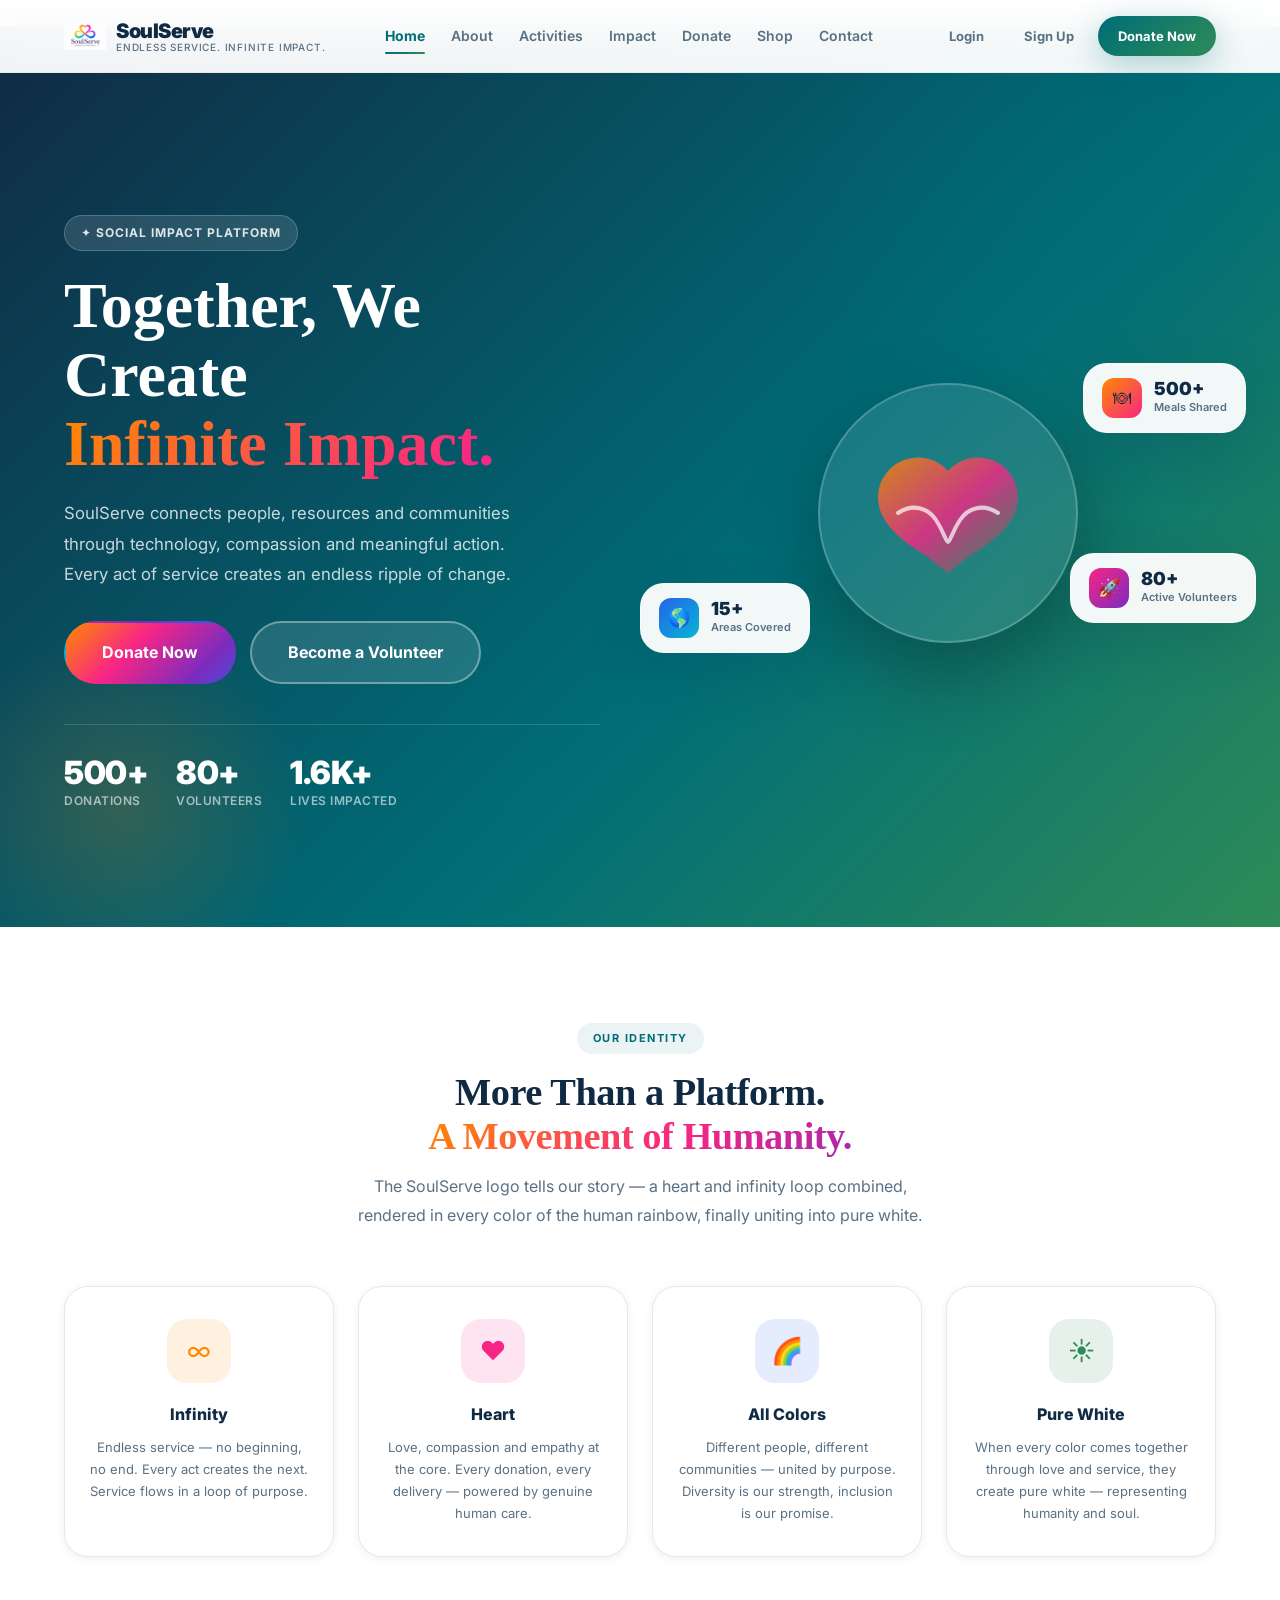
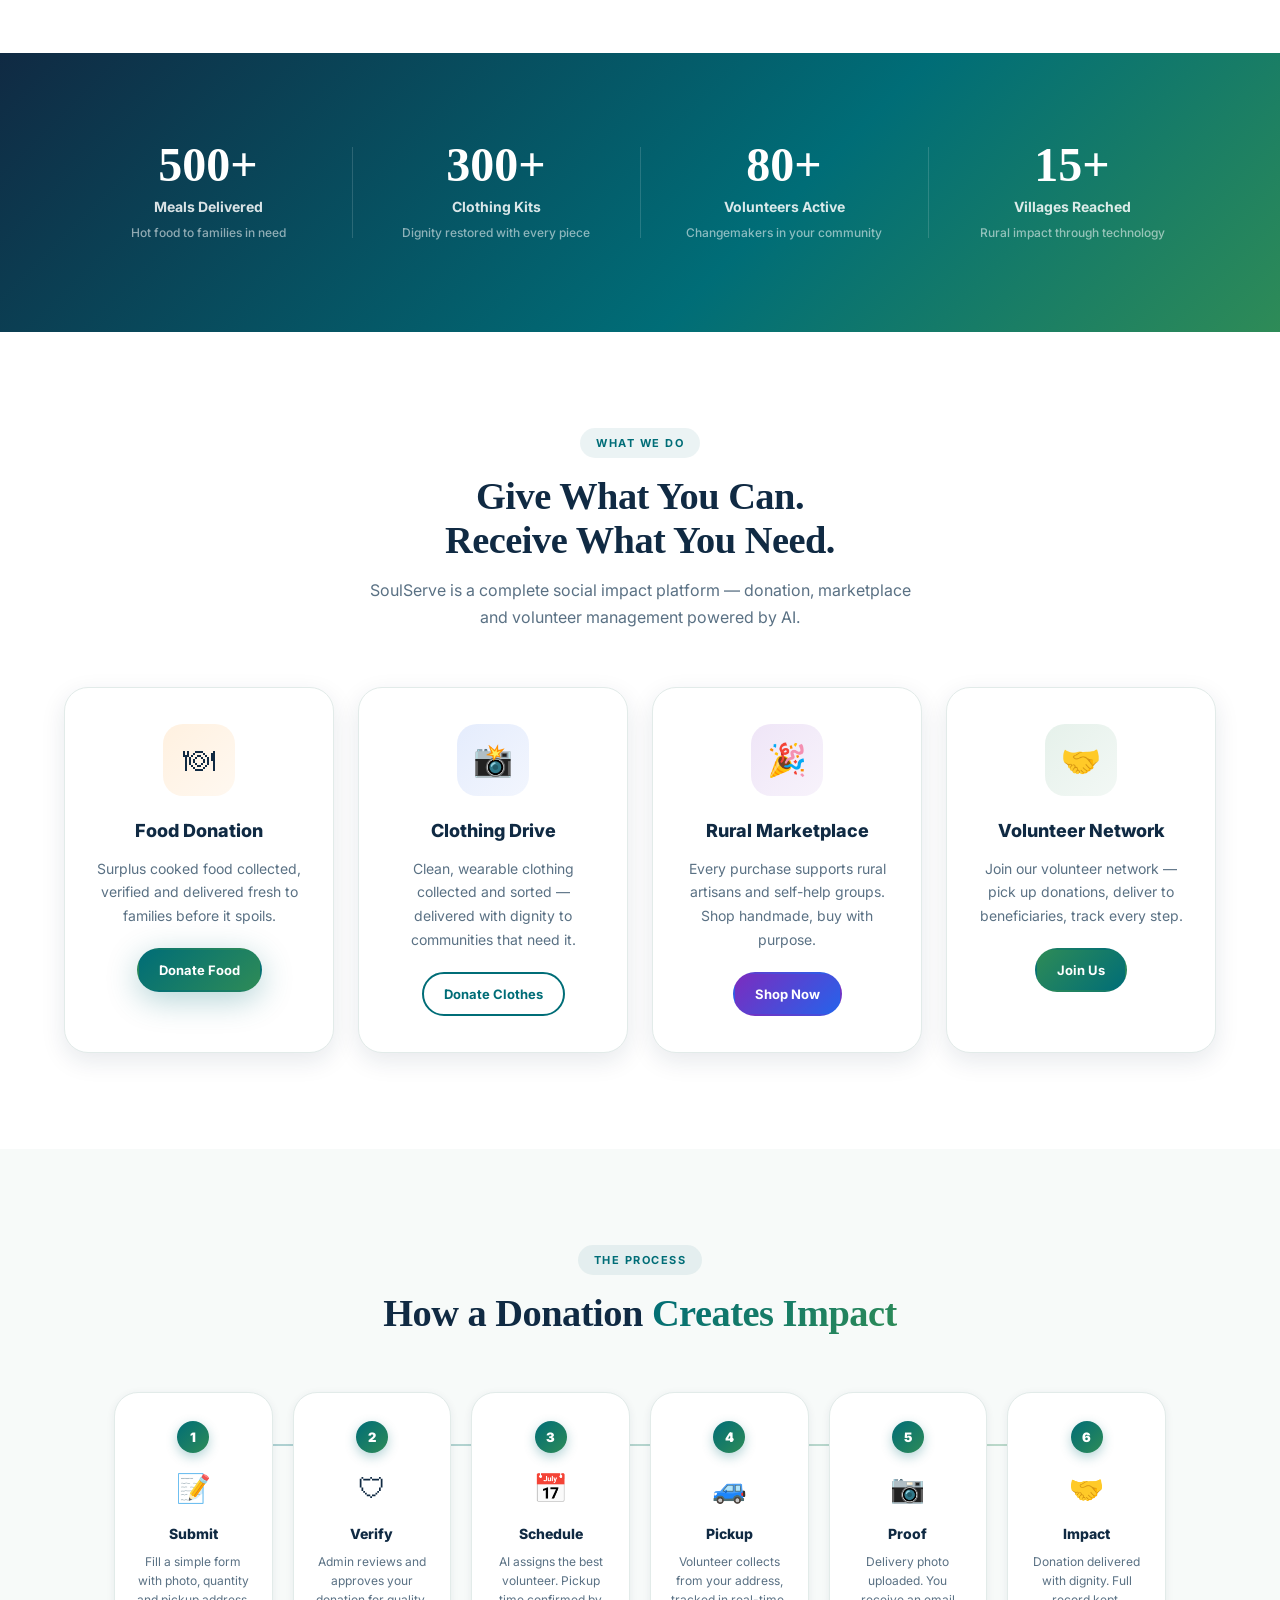
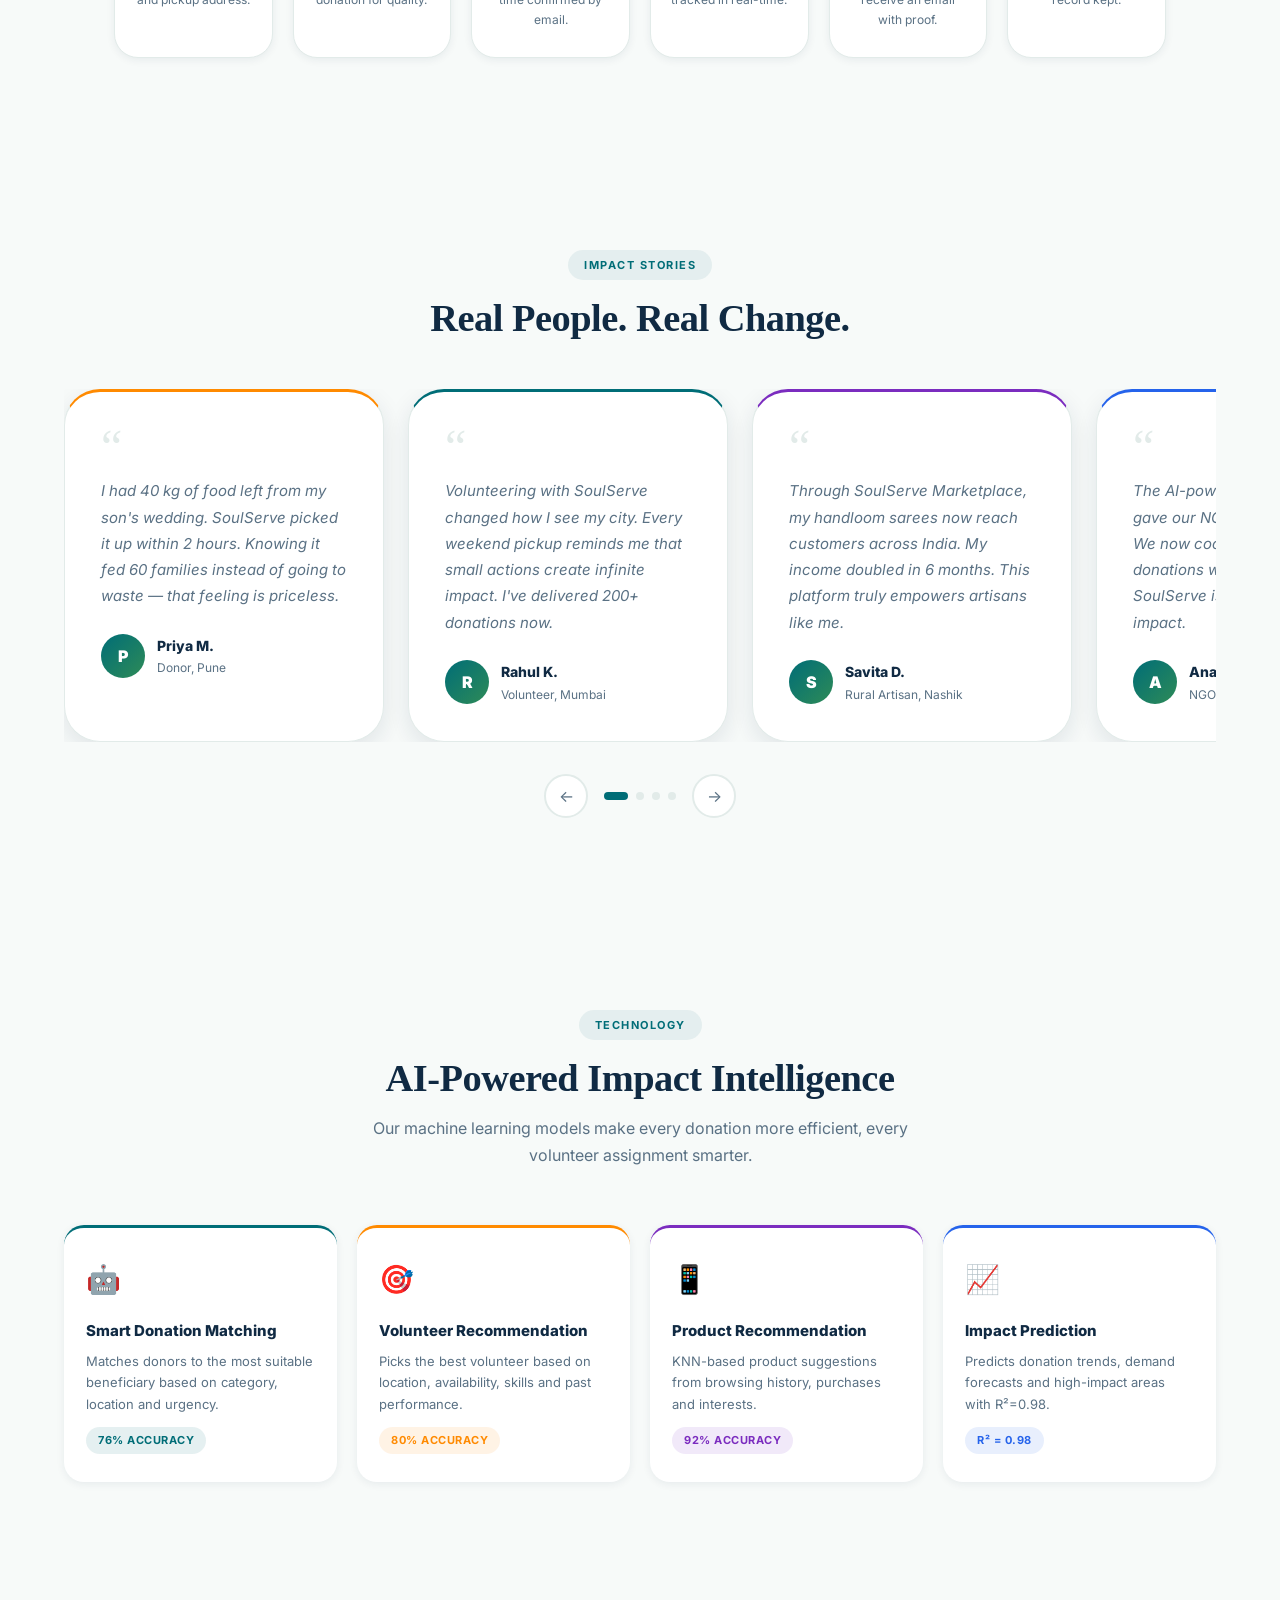
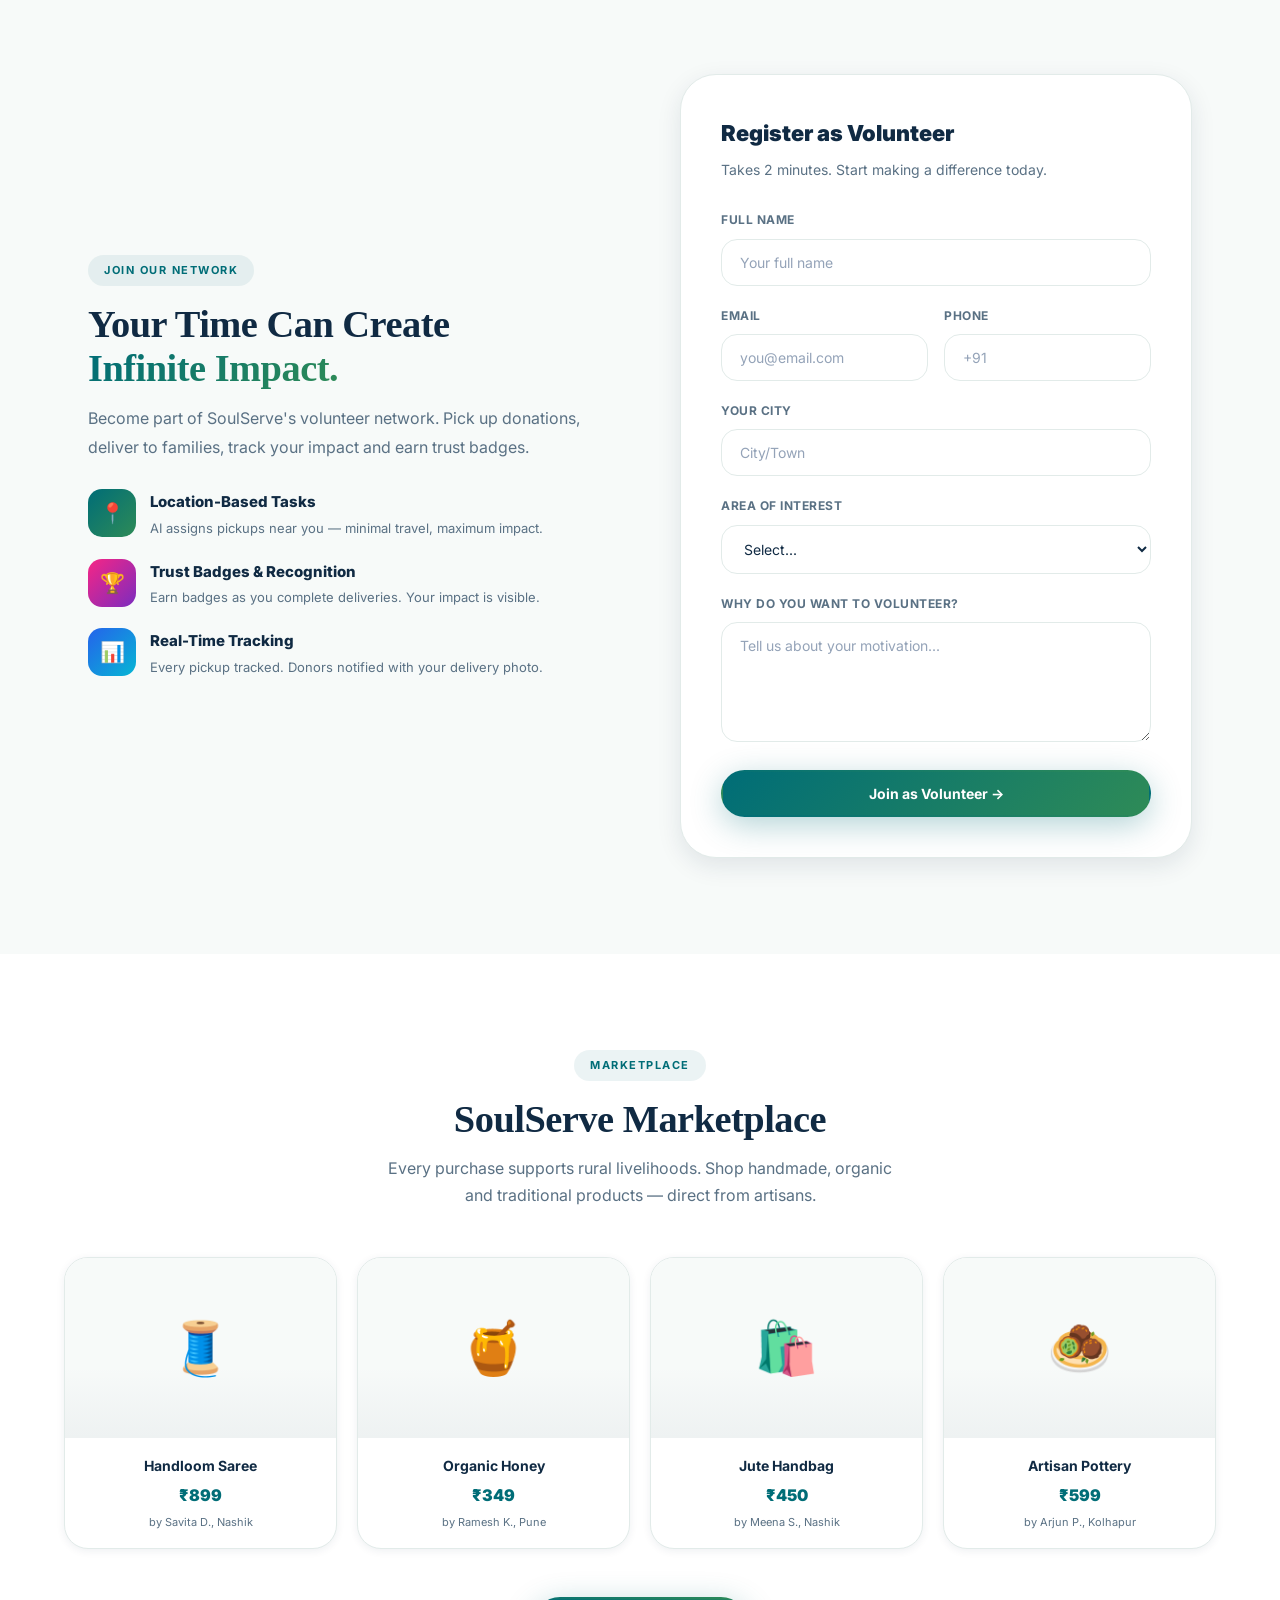
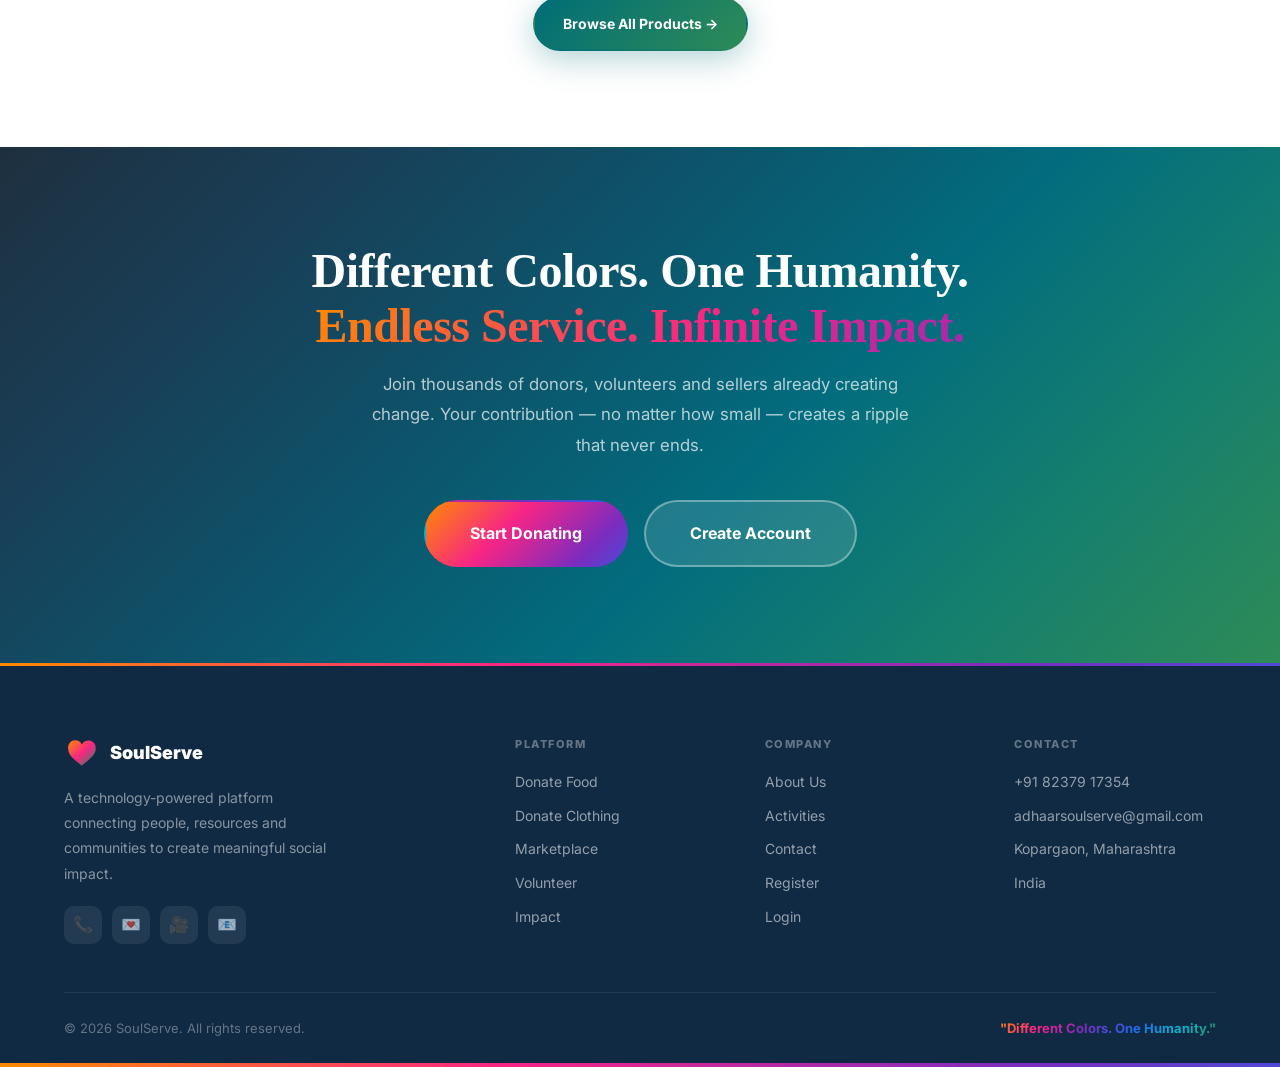
==== commit cae91e53: "branding: replace all emoji/SVG logos with assets/logo.png sitewide - index.html, about.html, contac" ====
--- a/index.html
+++ b/index.html
@@ -18,21 +18,7 @@
 <header class="header" id="header">
   <div class="nav-container">
     <a href="index.html" class="logo-box">
-      <div class="logo-mark">
-        <svg viewBox="0 0 42 42" fill="none" xmlns="http://www.w3.org/2000/svg">
-          <defs>
-            <linearGradient id="lg1" x1="0%" y1="0%" x2="100%" y2="100%">
-              <stop offset="0%" stop-color="#FF8A00"/>
-              <stop offset="25%" stop-color="#F72585"/>
-              <stop offset="50%" stop-color="#7B2CBF"/>
-              <stop offset="75%" stop-color="#2563EB"/>
-              <stop offset="100%" stop-color="#2E8B57"/>
-            </linearGradient>
-          </defs>
-          <path d="M21 36s-1.5-1.2-4-3.3C10.5 27.4 5 22.5 5 16.5A8.5 8.5 0 0121 11a8.5 8.5 0 0116 5c0 6-5.5 10.9-12 16.2-2.5 2.1-4 3.3-4 3.3z" fill="url(#lg1)" opacity=".9"/>
-          <path d="M9 21c3-2 6-1 8 1s3 5 4 5 2-3 4-5 5-3 8-1" stroke="url(#lg1)" stroke-width="2.5" stroke-linecap="round" fill="none"/>
-        </svg>
-      </div>
+      <div class="logo-mark"><img src="assets/logo.png" alt="SoulServe" style="width:42px;height:42px;object-fit:contain;border-radius:6px;display:block"></div>
       <div class="logo-text">SoulServe<span>Endless Service. Infinite Impact.</span></div>
     </a>
     <nav class="nav" id="mobileMenu">
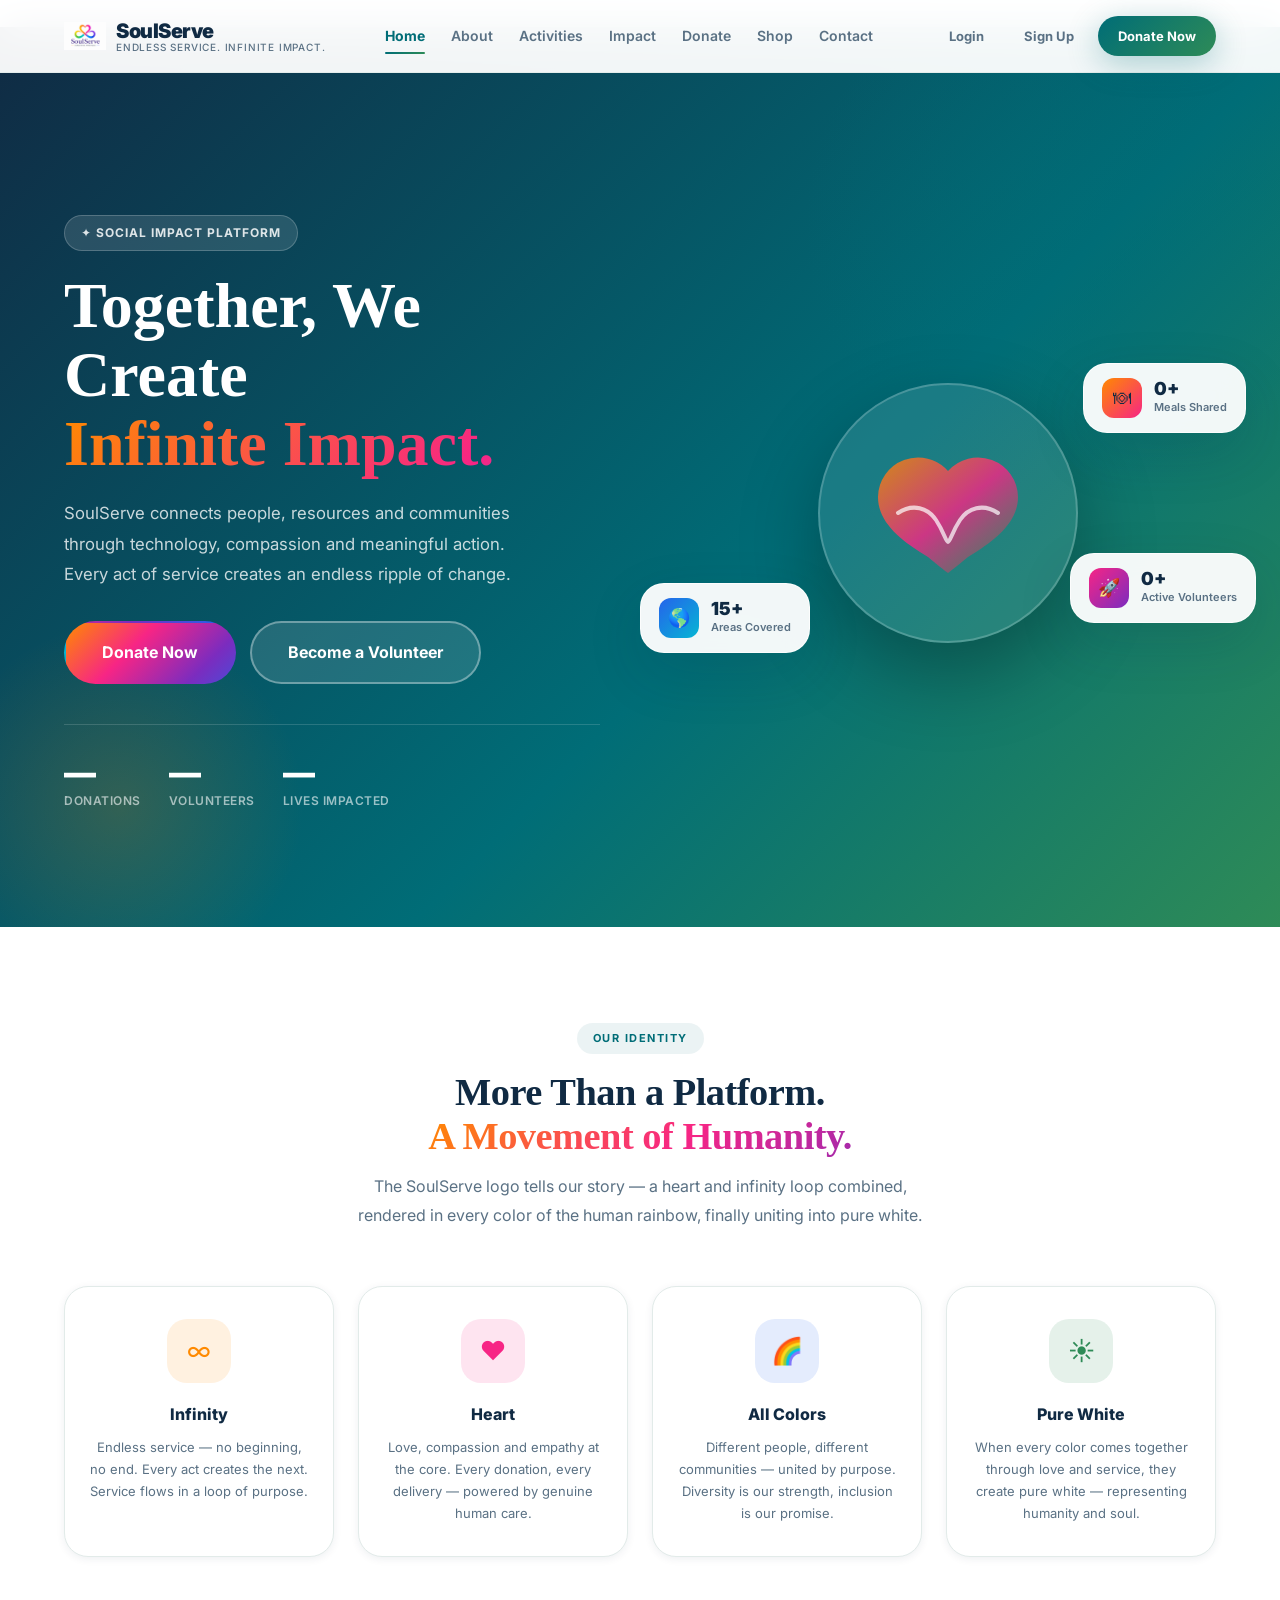
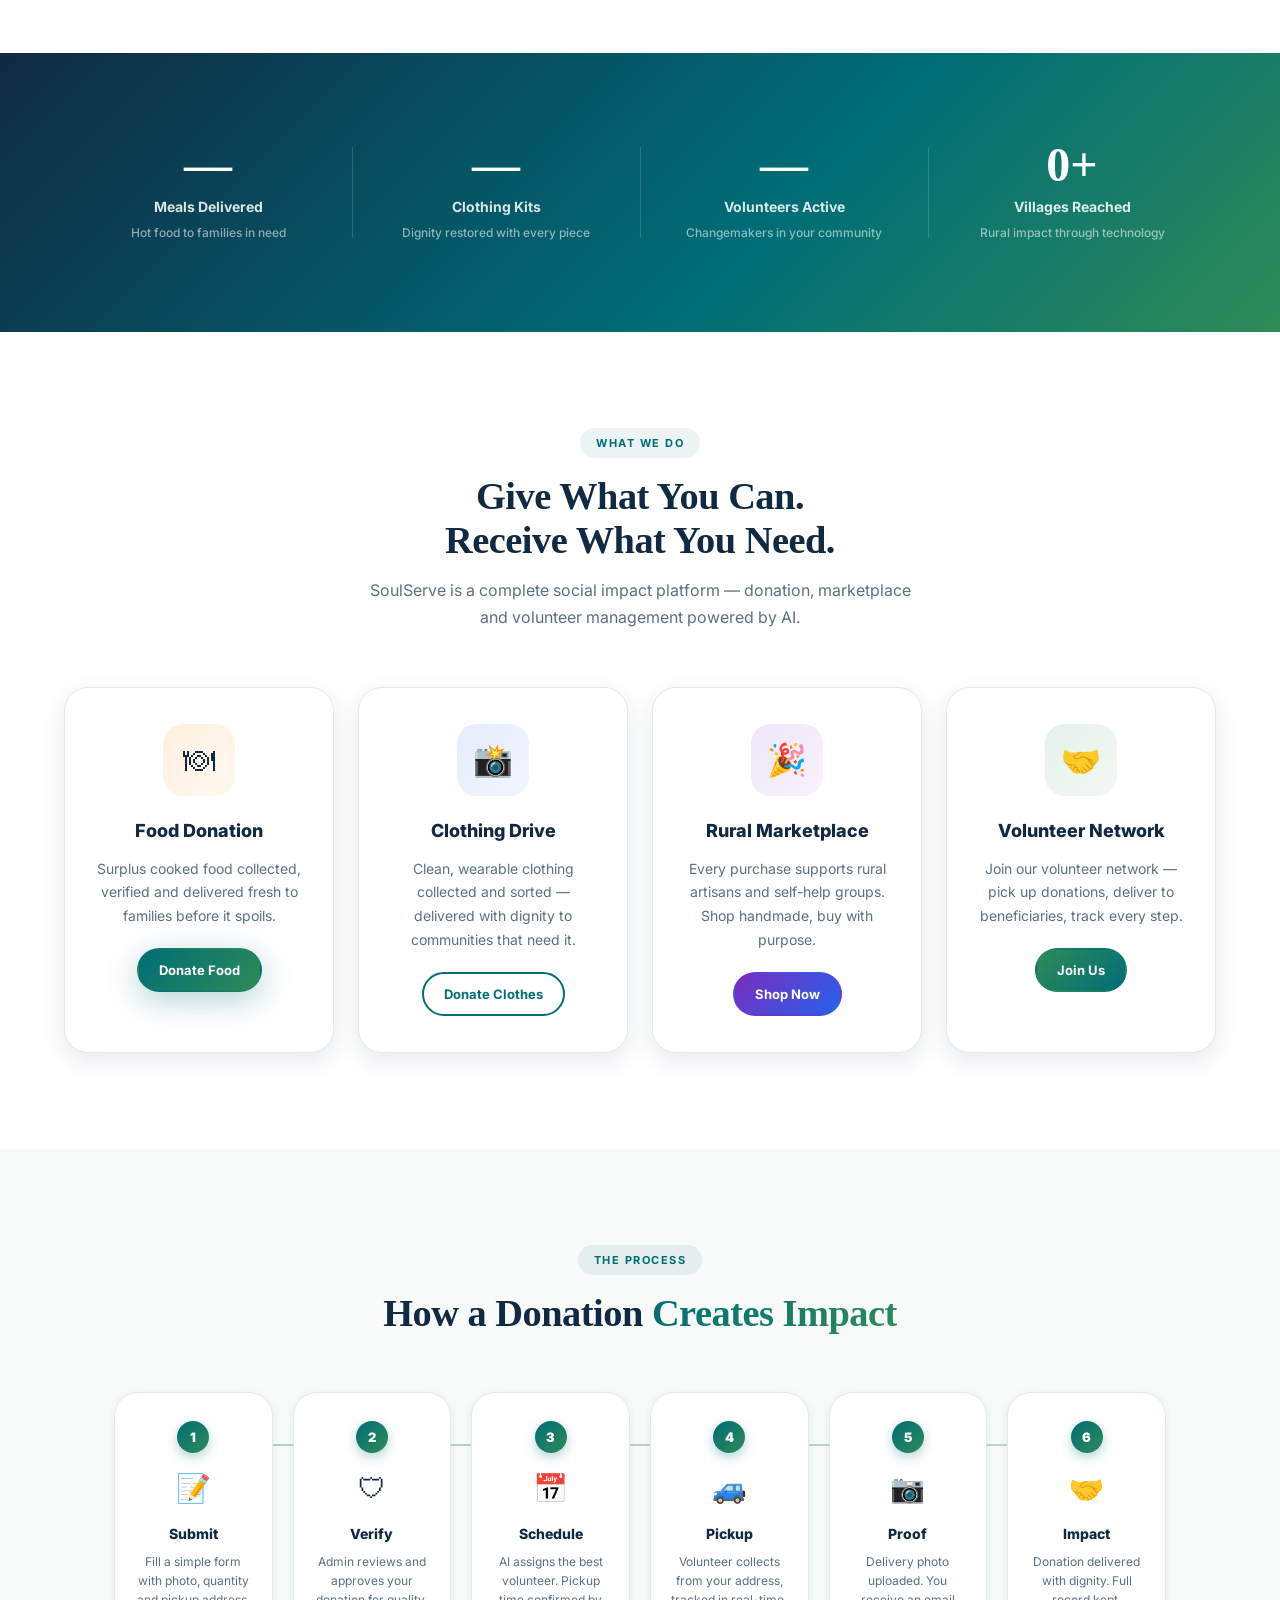
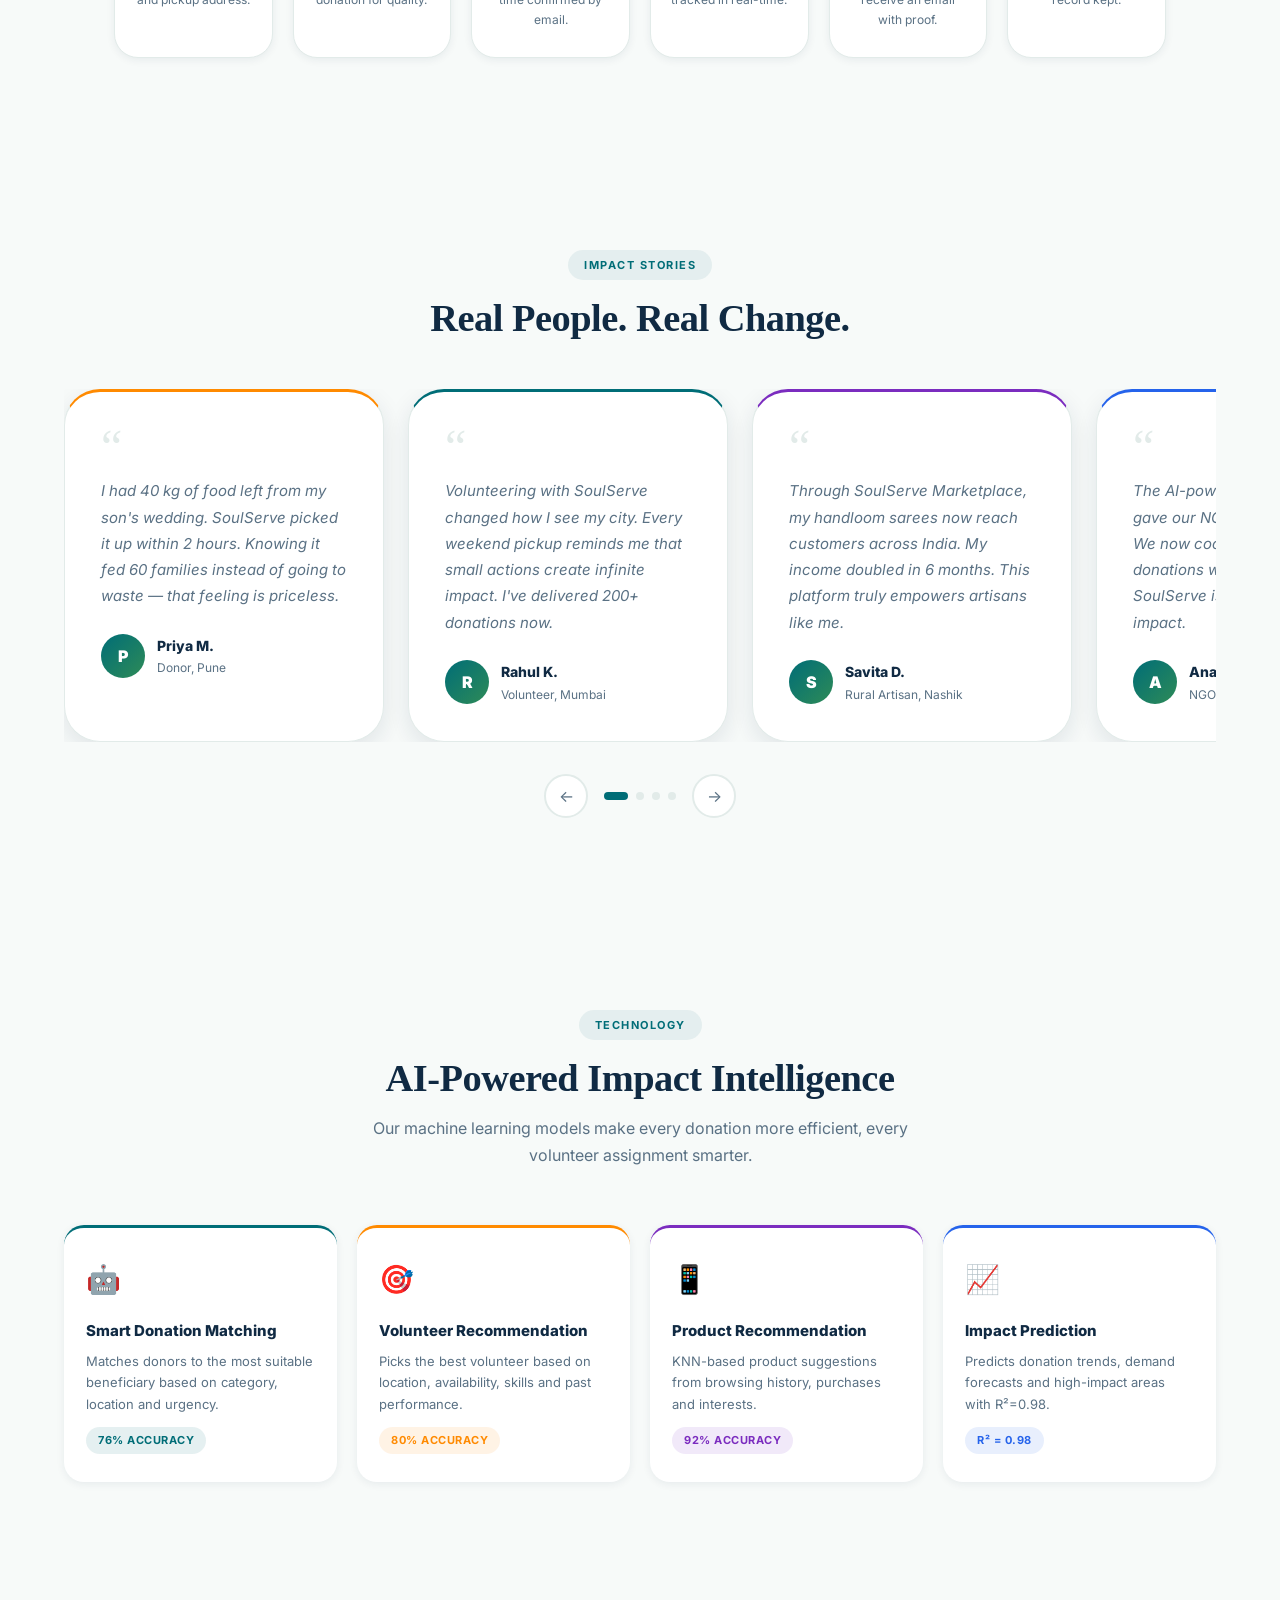
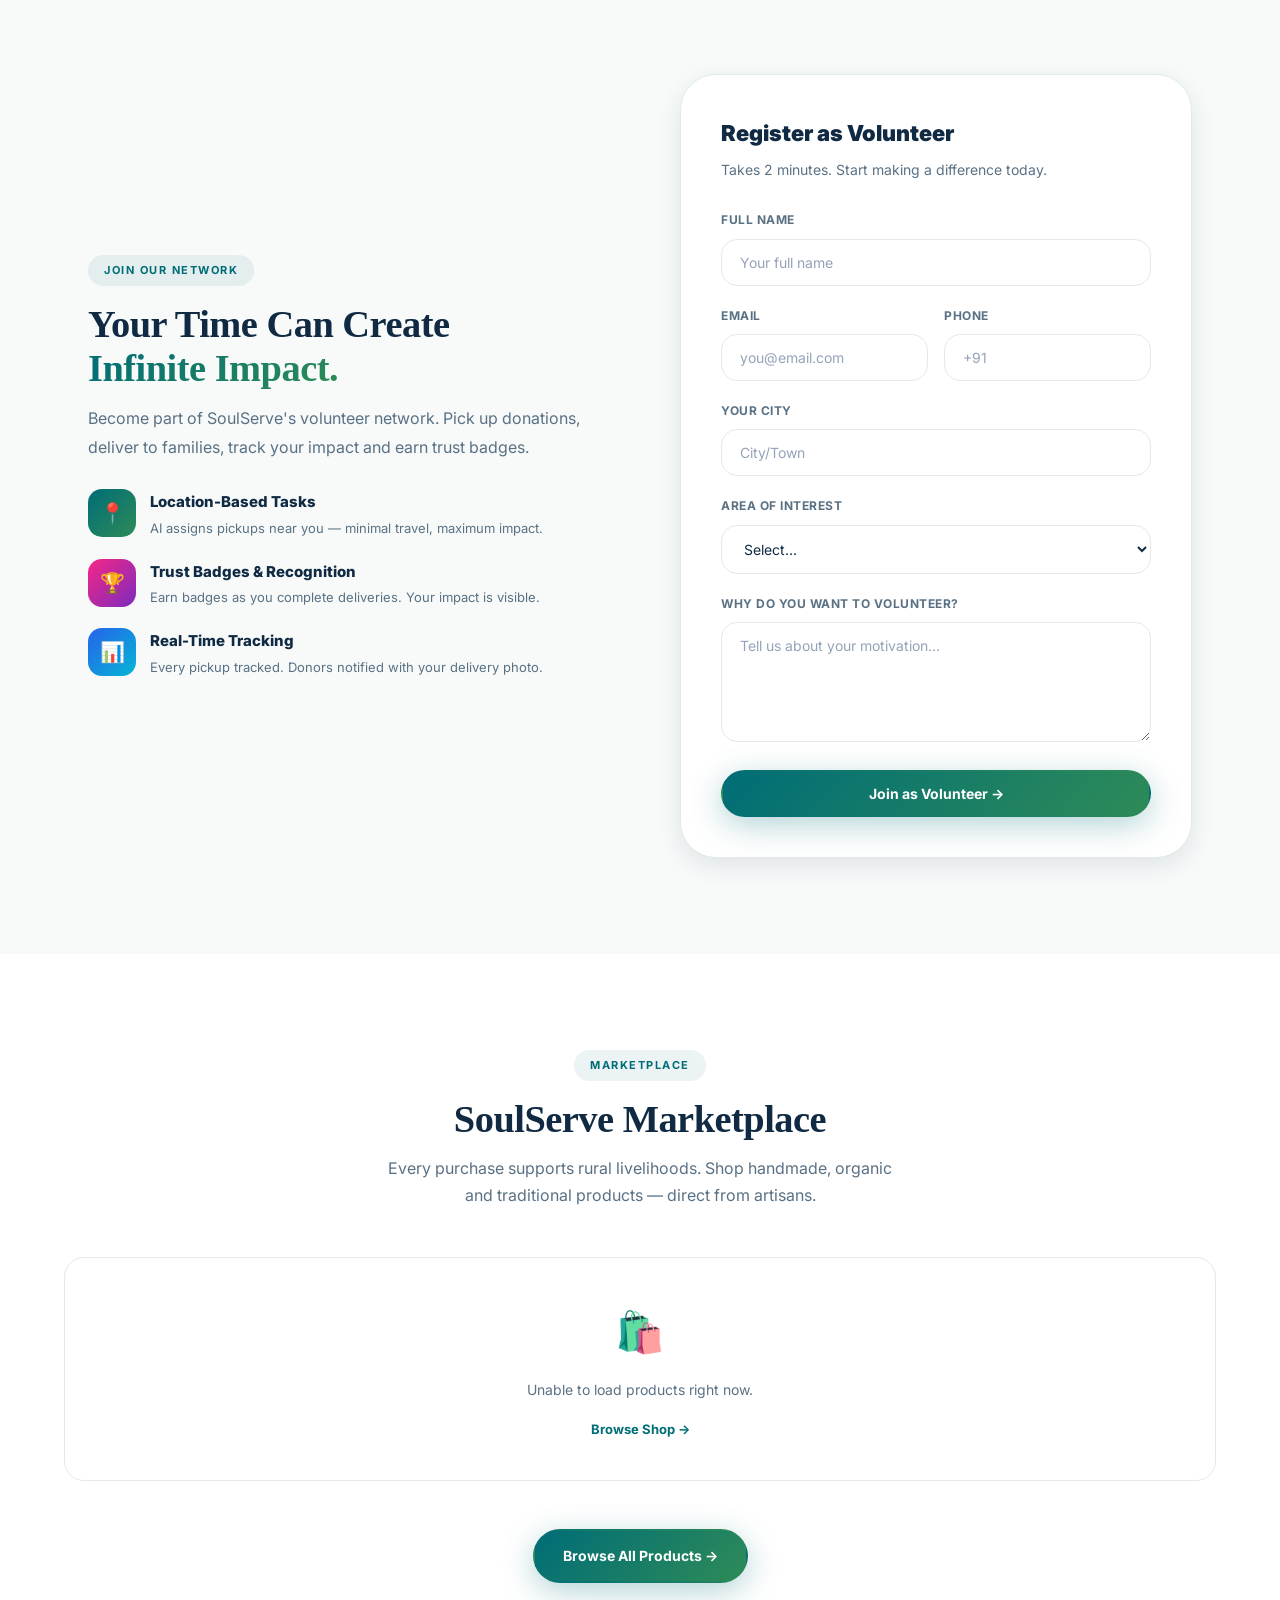
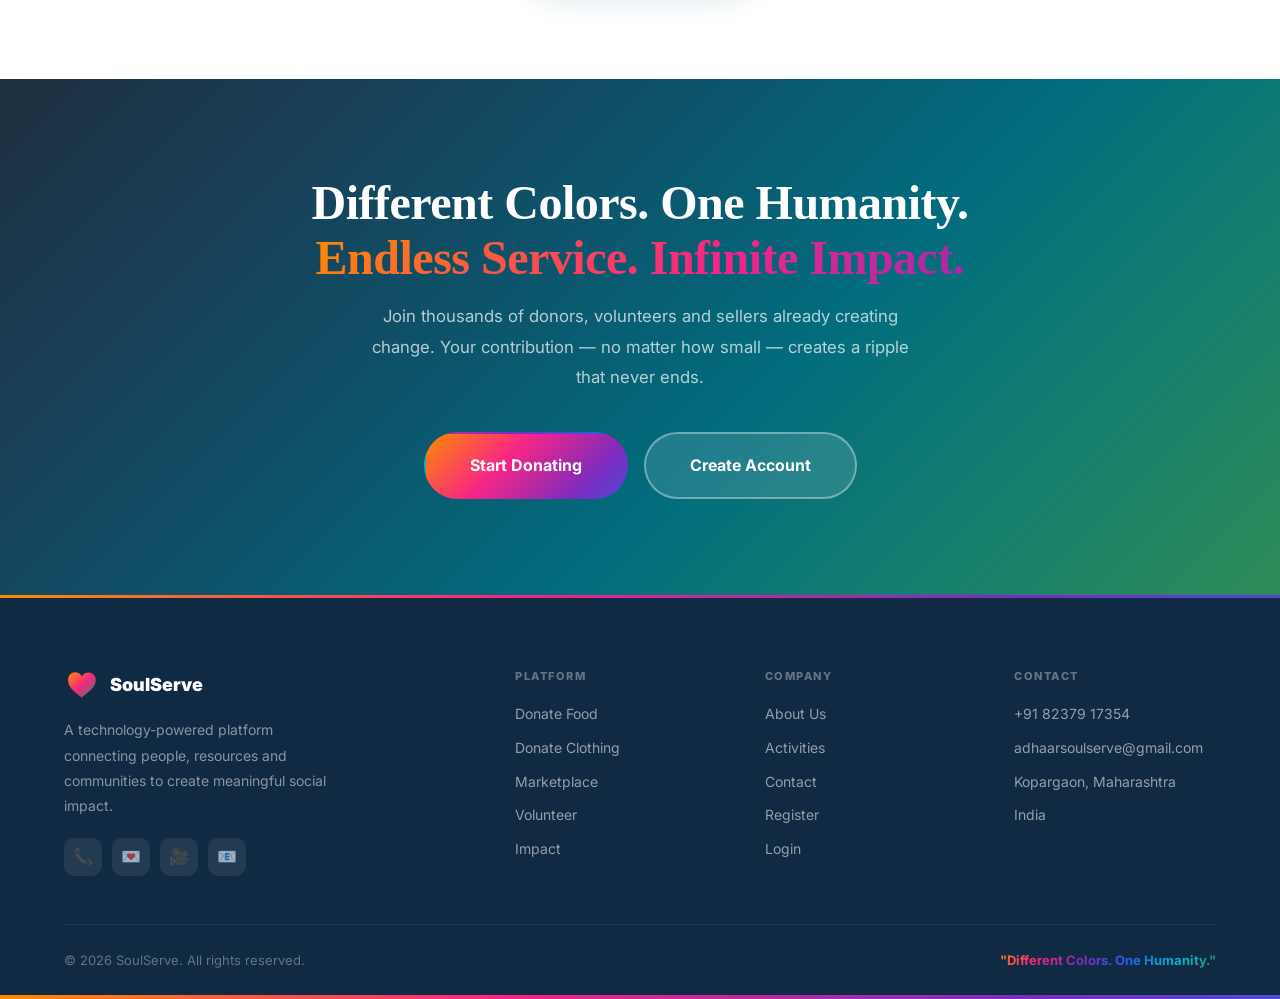
==== commit 016d25f2: "fix: remove all dummy data — wire real DB/API data sitewide - api/shop_preview.php (NEW): returns to" ====
--- a/index.html
+++ b/index.html
@@ -340,11 +340,9 @@
     <span class="section-label reveal">Marketplace</span>
     <h2 class="heading reveal" style="font-size:clamp(1.8rem,3vw,2.6rem);color:var(--navy);margin-bottom:14px">SoulServe Marketplace</h2>
     <p class="reveal" style="color:var(--text-muted);max-width:520px;margin:0 auto 48px">Every purchase supports rural livelihoods. Shop handmade, organic and traditional products — direct from artisans.</p>
-    <div class="shop-grid reveal" id="shopPreviewGrid">
-      <a href="shop/shop.php" class="shop-card"><div class="shop-card-img">&#x1F9F5;</div><div class="shop-card-body"><div class="shop-card-name">Handloom Saree</div><div class="shop-card-price">&#8377;899</div><div class="shop-card-seller">by Savita D., Nashik</div></div></a>
-      <a href="shop/shop.php" class="shop-card"><div class="shop-card-img">&#x1F36F;</div><div class="shop-card-body"><div class="shop-card-name">Organic Honey</div><div class="shop-card-price">&#8377;349</div><div class="shop-card-seller">by Ramesh K., Pune</div></div></a>
-      <a href="shop/shop.php" class="shop-card"><div class="shop-card-img">&#x1F6CD;&#xFE0F;</div><div class="shop-card-body"><div class="shop-card-name">Jute Handbag</div><div class="shop-card-price">&#8377;450</div><div class="shop-card-seller">by Meena S., Nashik</div></div></a>
-      <a href="shop/shop.php" class="shop-card"><div class="shop-card-img">&#x1F9C6;</div><div class="shop-card-body"><div class="shop-card-name">Artisan Pottery</div><div class="shop-card-price">&#8377;599</div><div class="shop-card-seller">by Arjun P., Kolhapur</div></div></a>
+    <div class="shop-grid reveal" id="shopPreviewGrid"
+      <!-- Real products loaded from api/shop_preview.php by script.js -->
+      <!-- Populated by api/shop_preview.php via script.js -->
     </div>
     <a href="shop/shop.php" class="btn btn-primary" style="margin:48px auto 0;display:inline-flex">Browse All Products &#8594;</a>
   </div>
